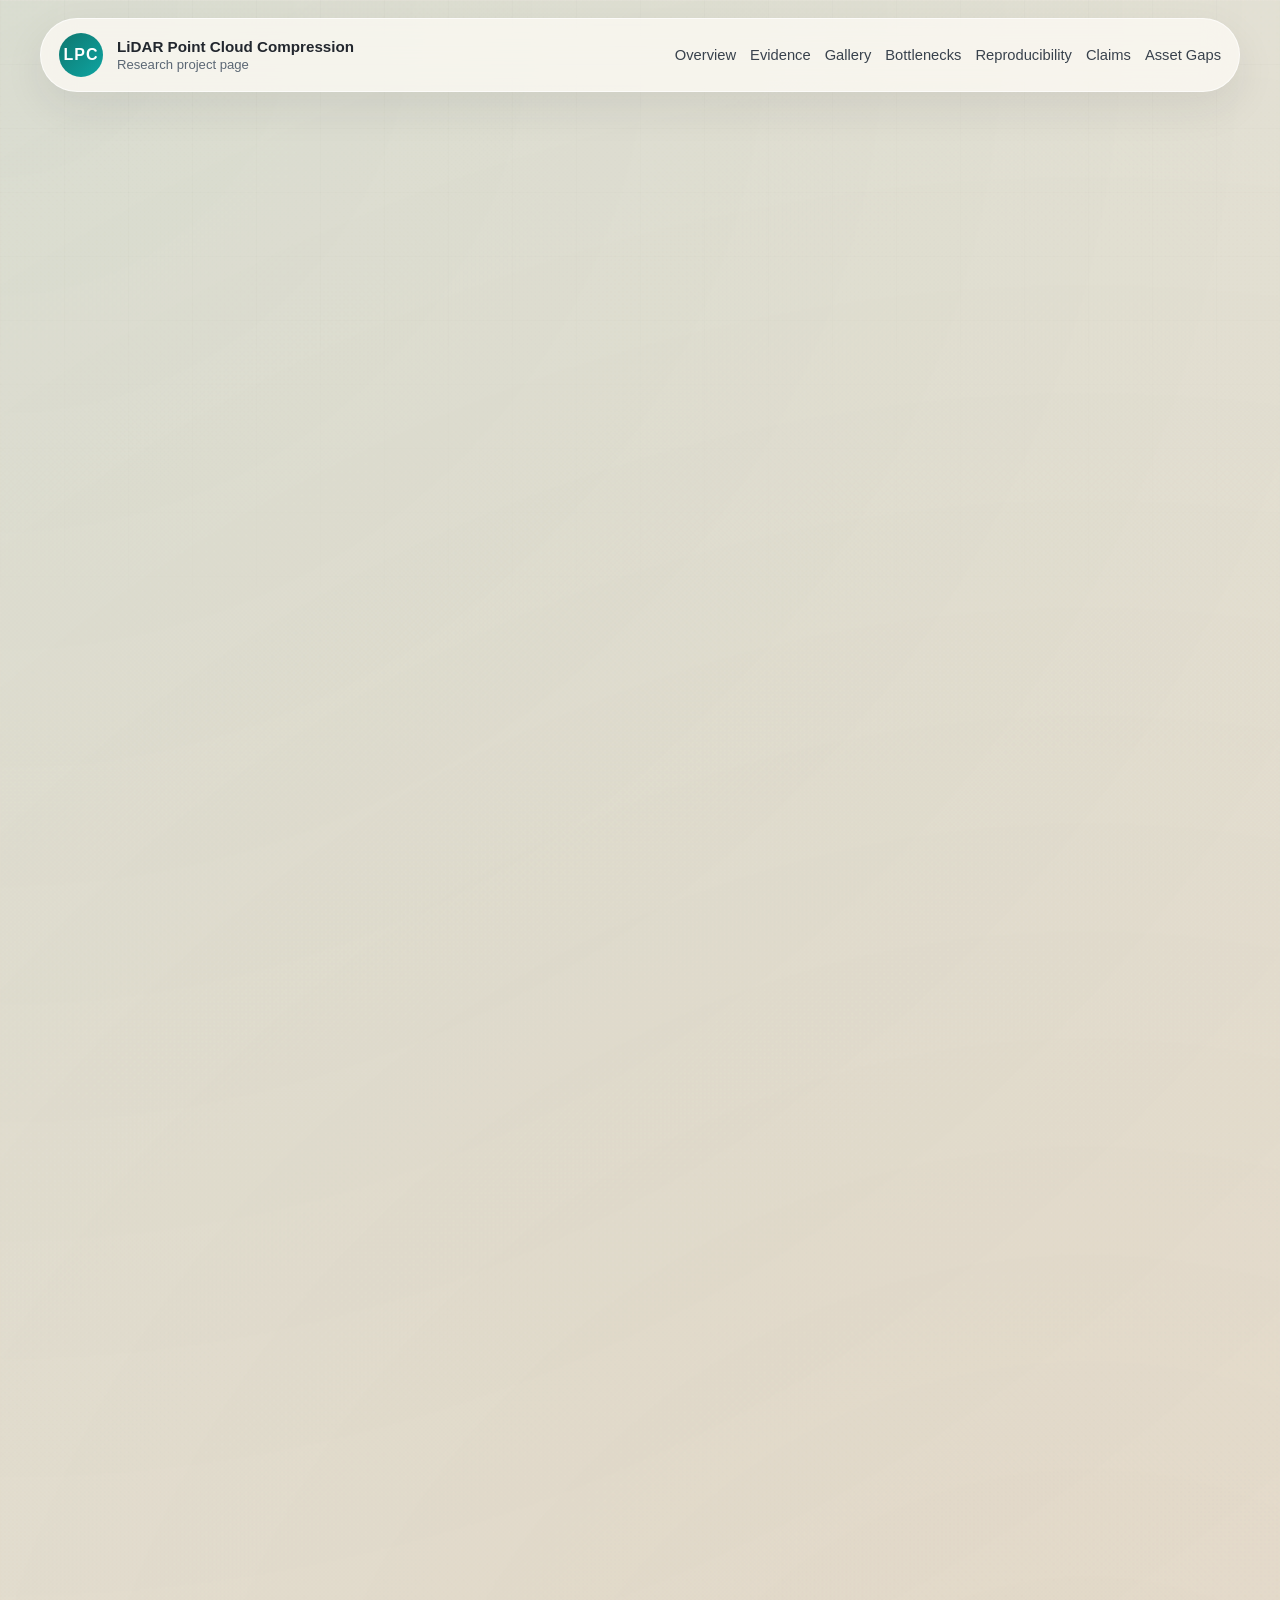
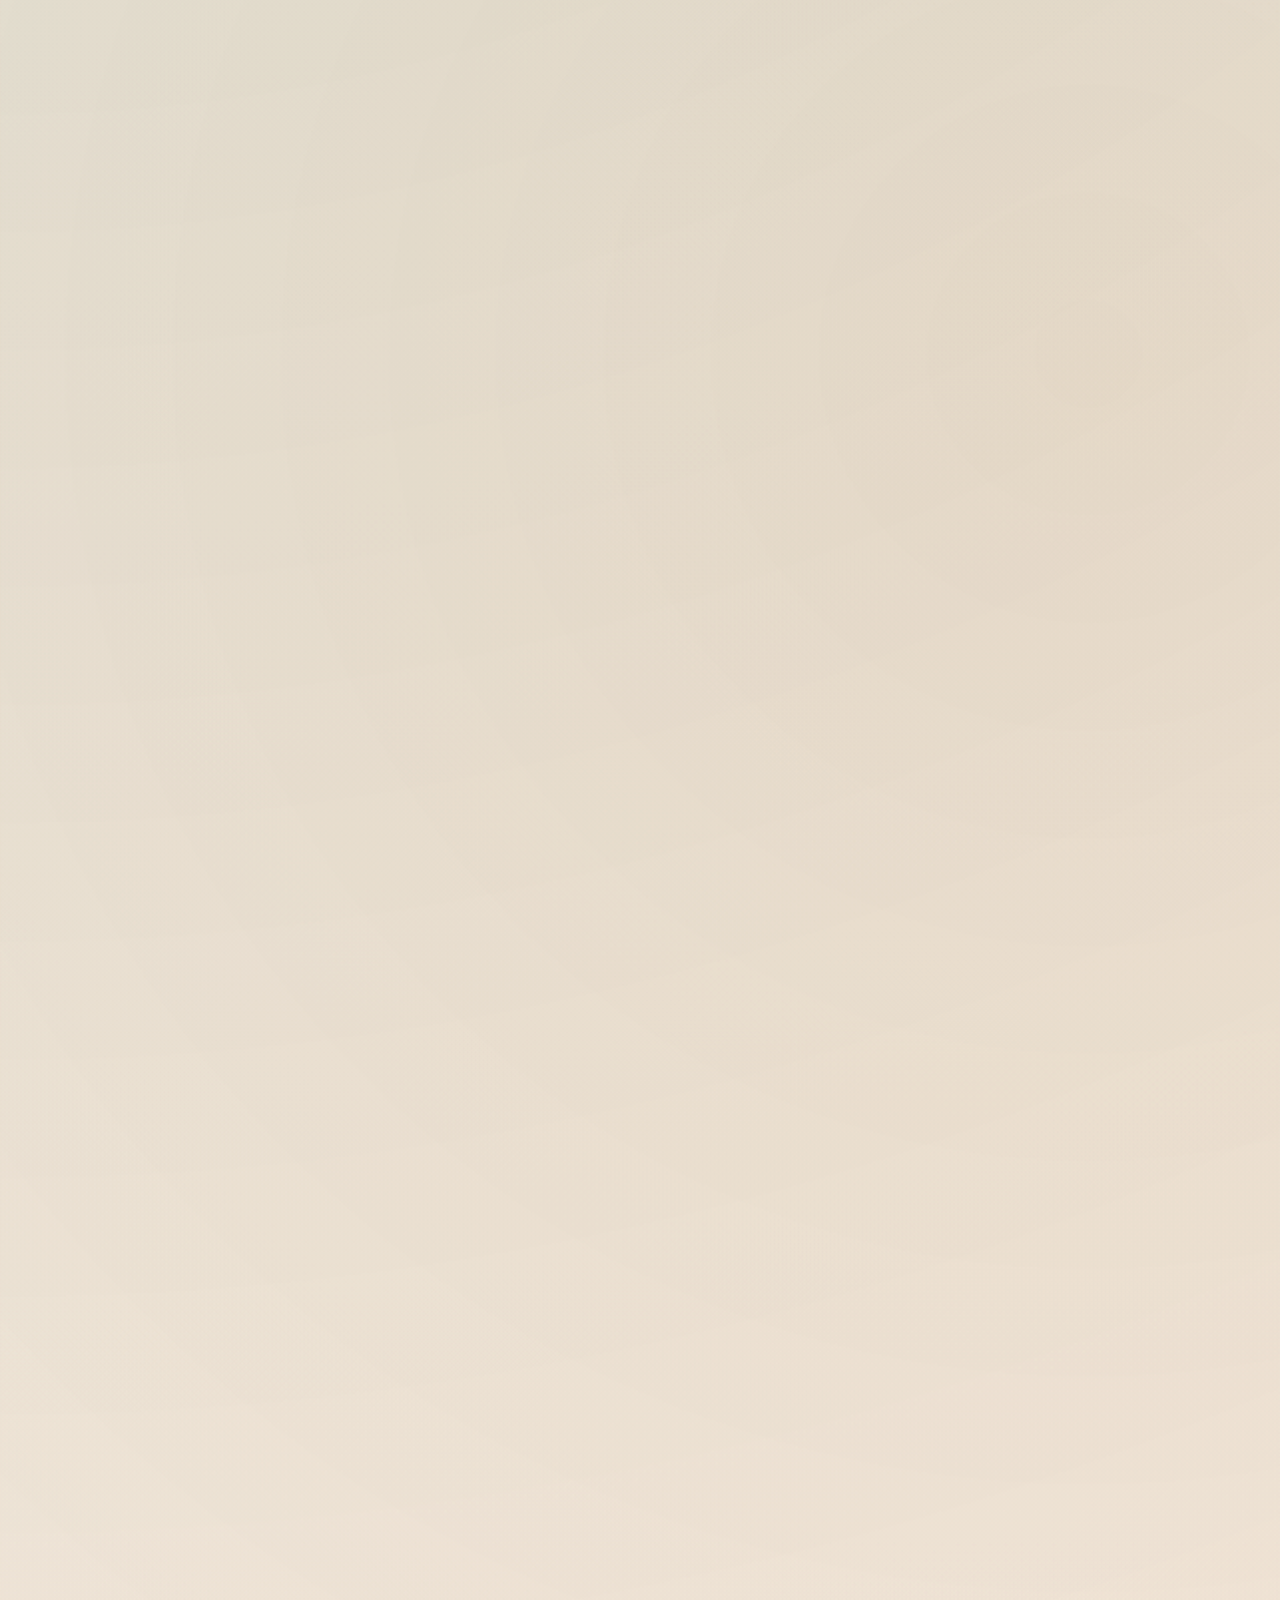
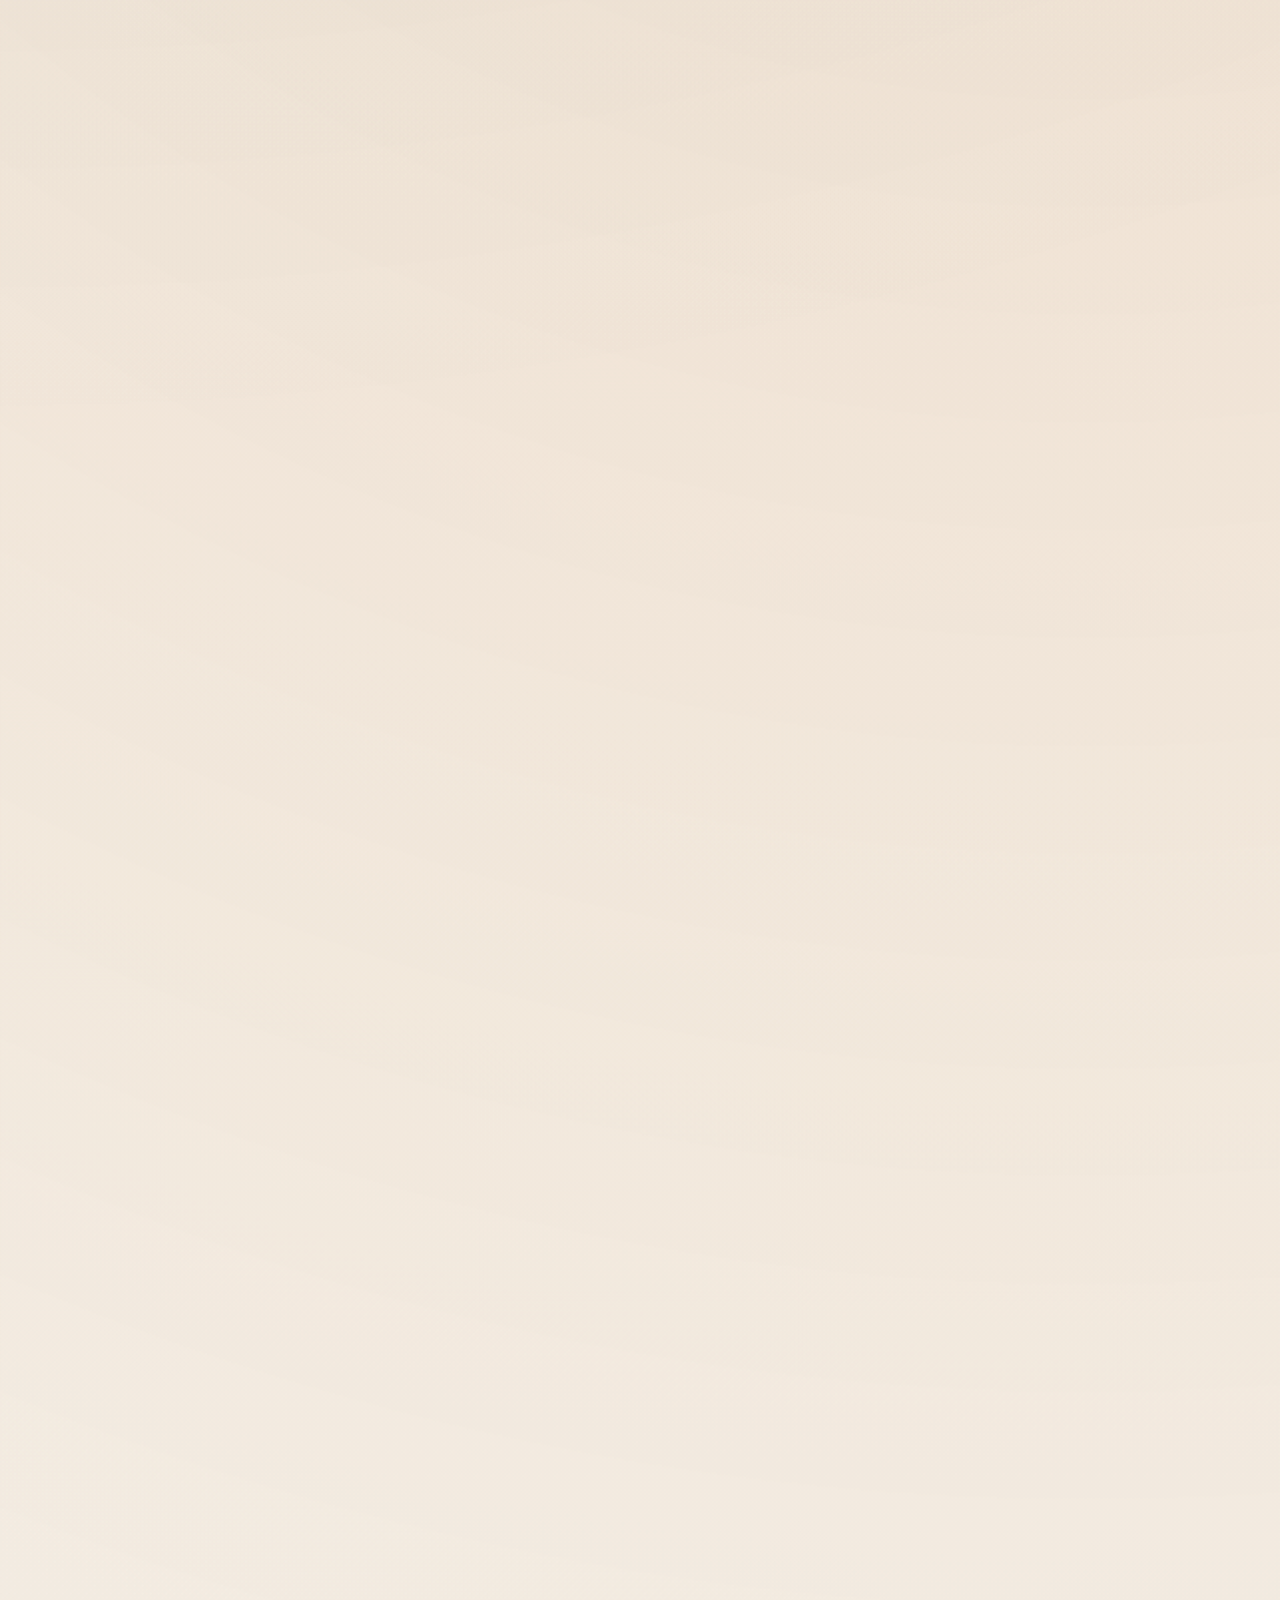
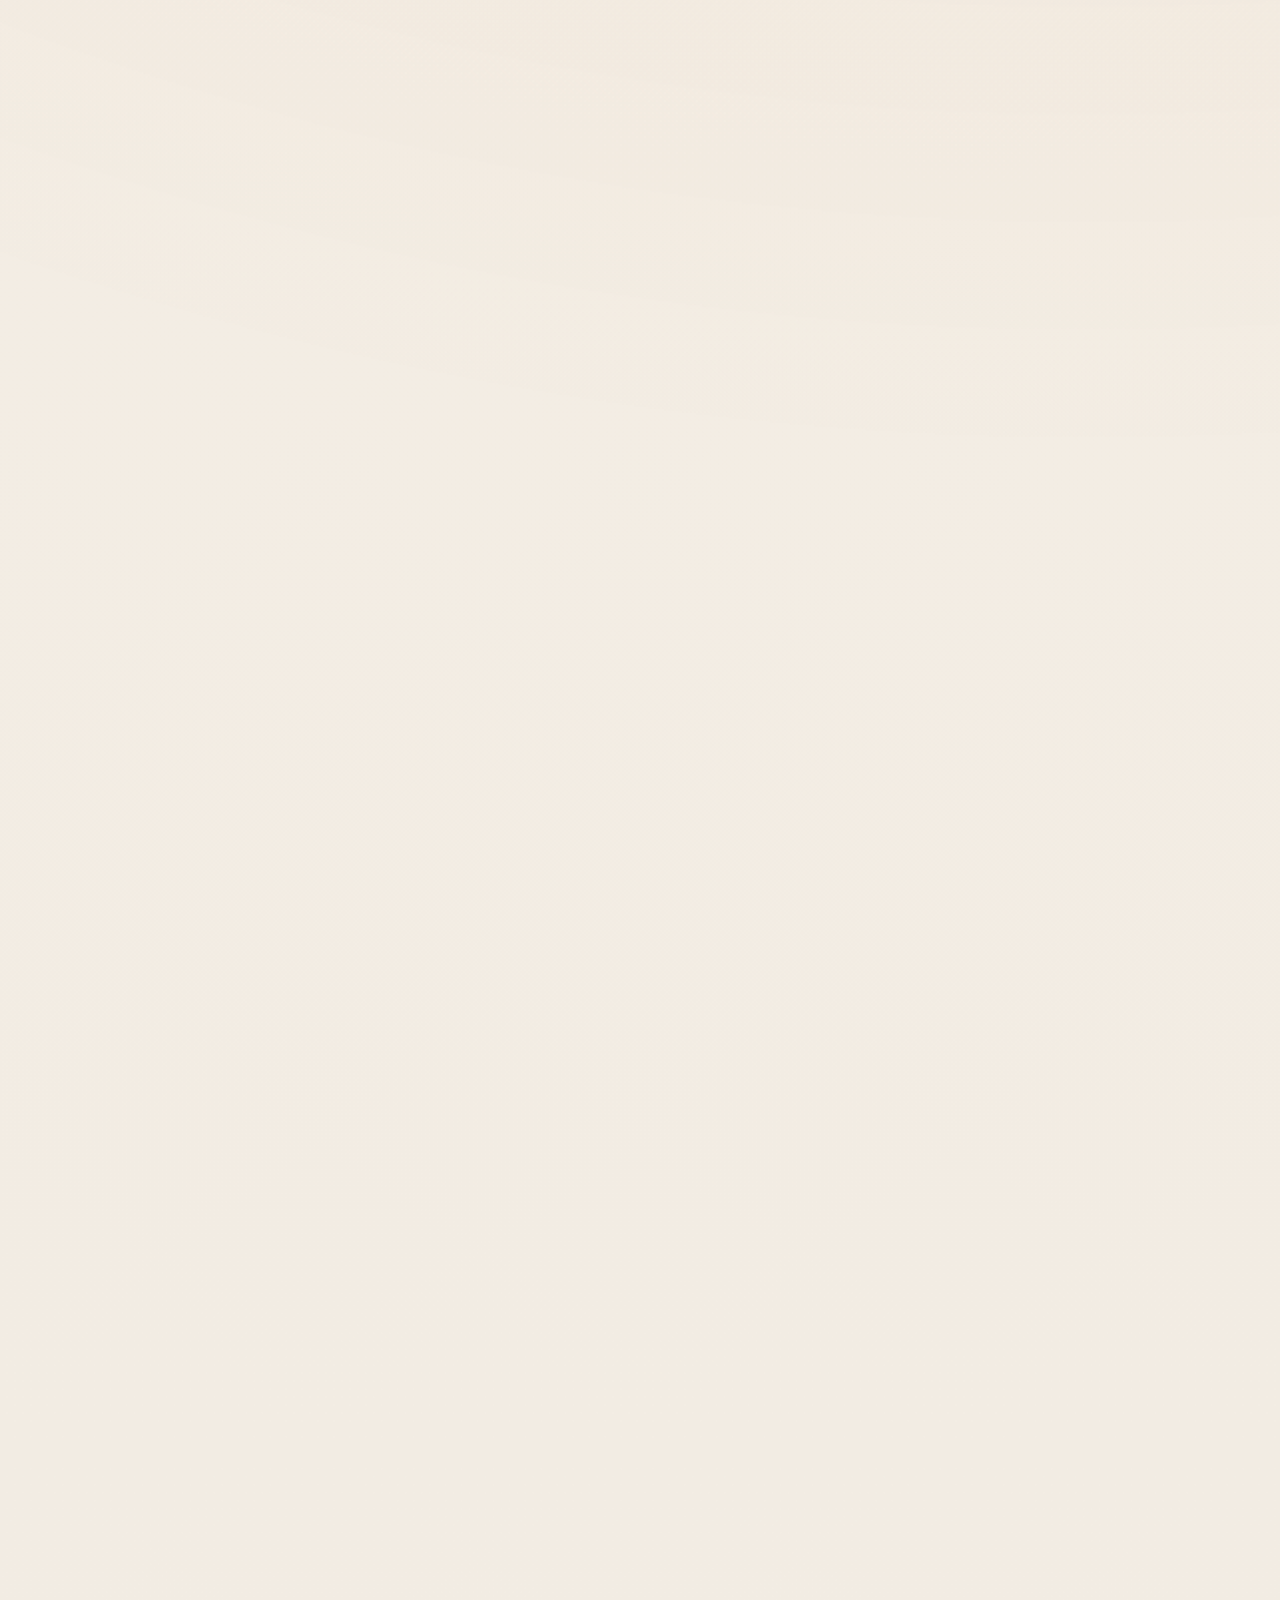
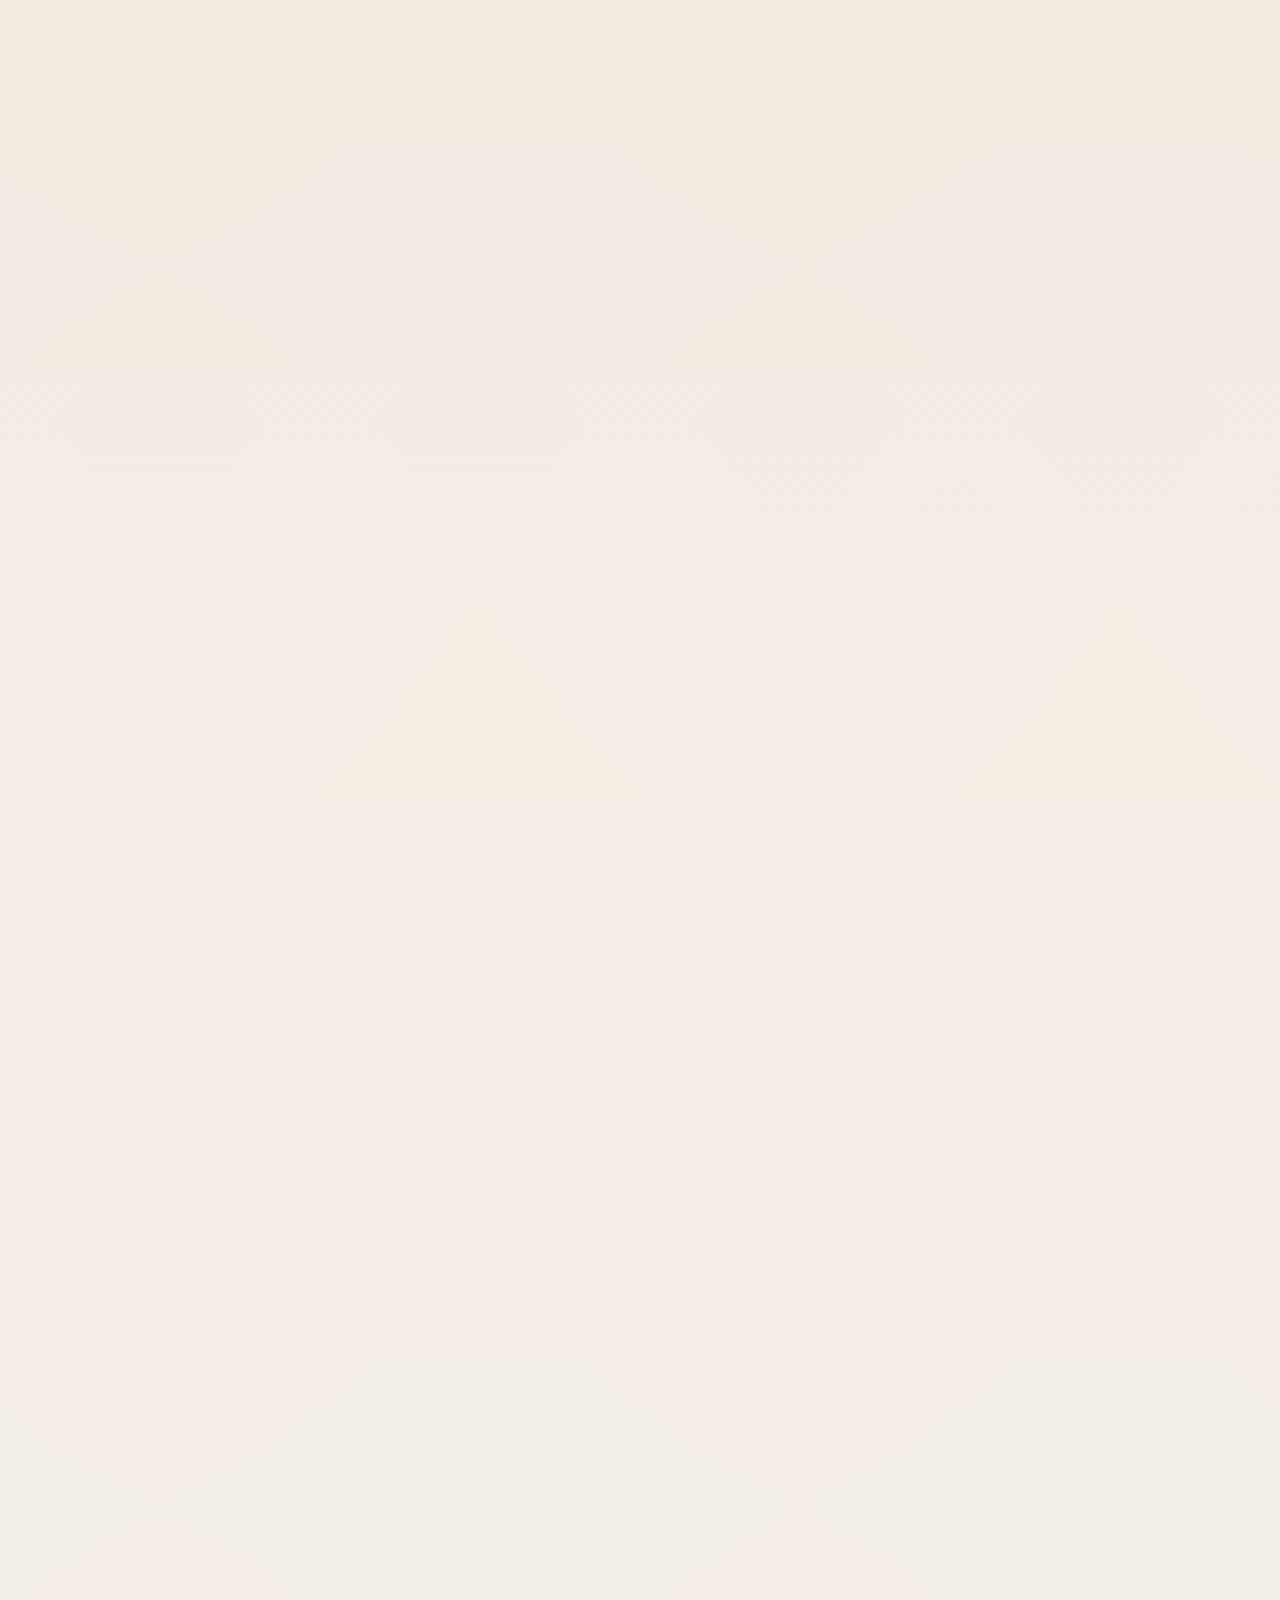
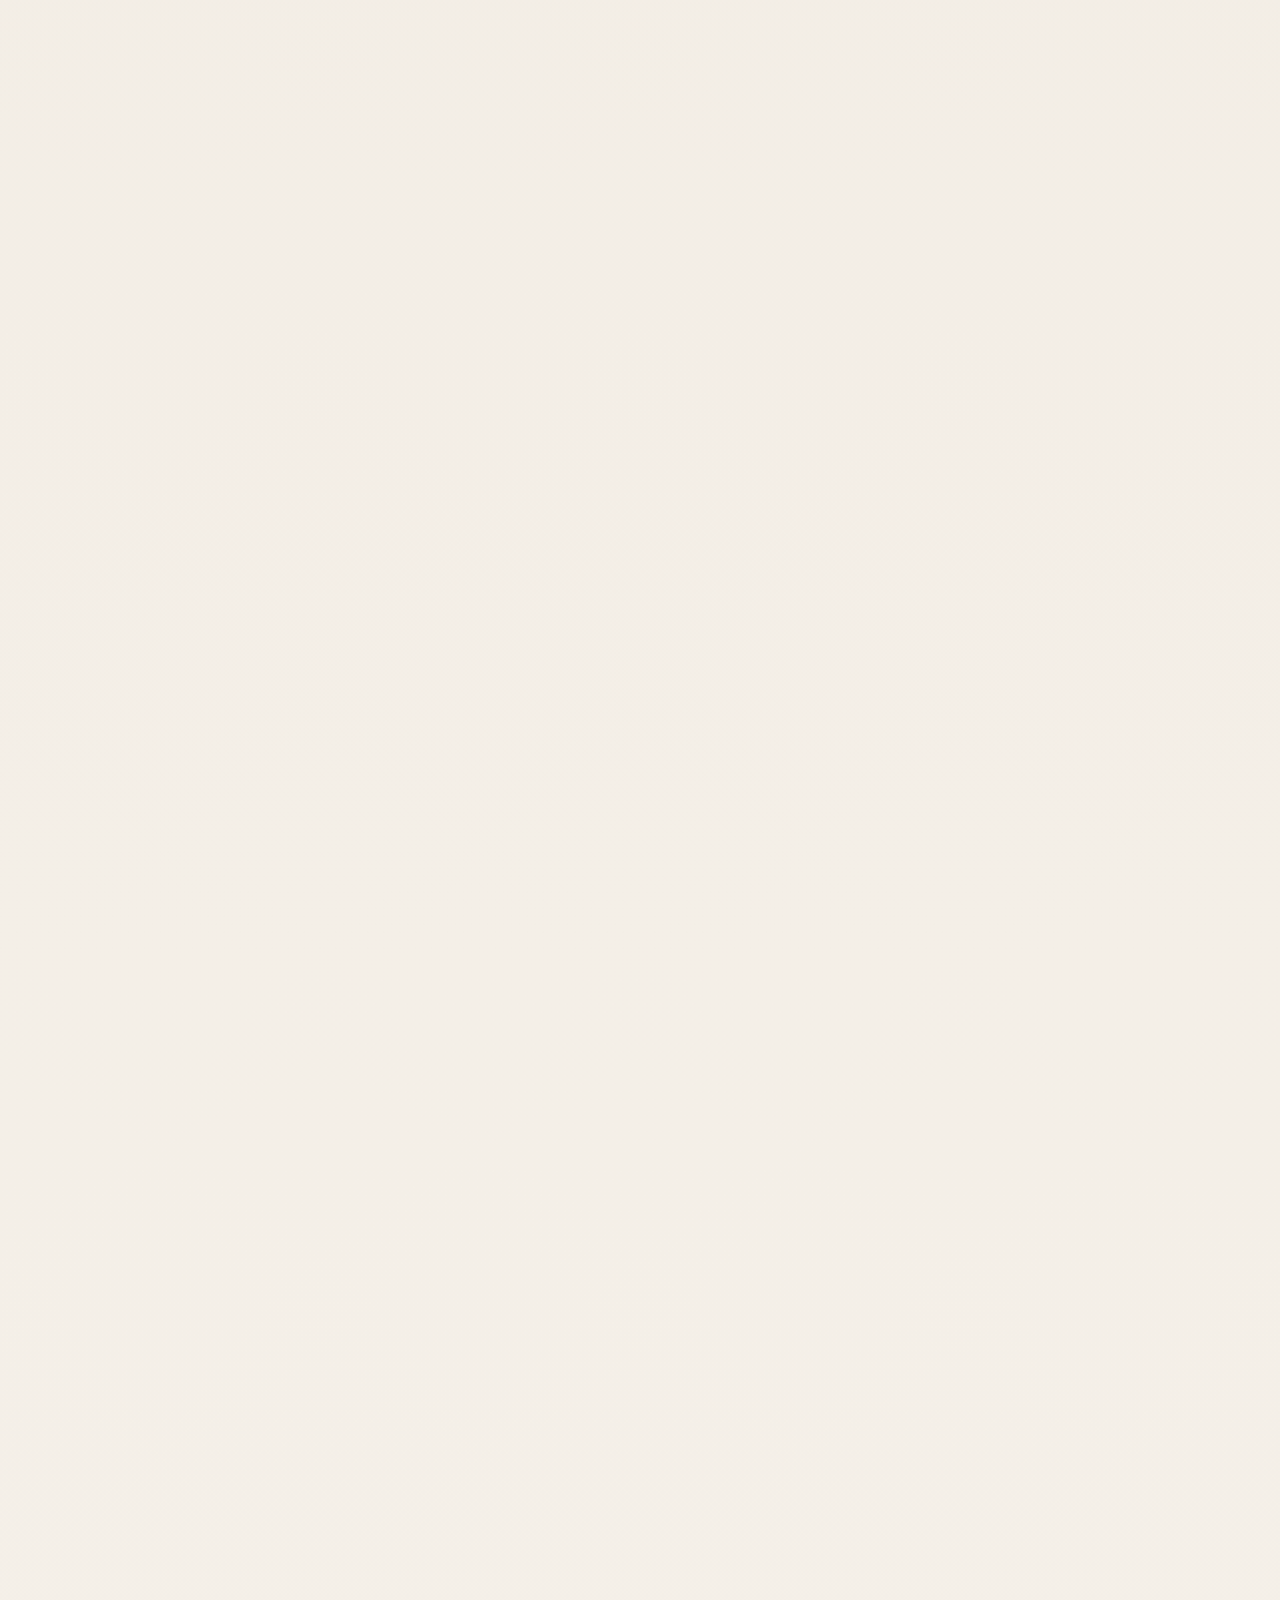
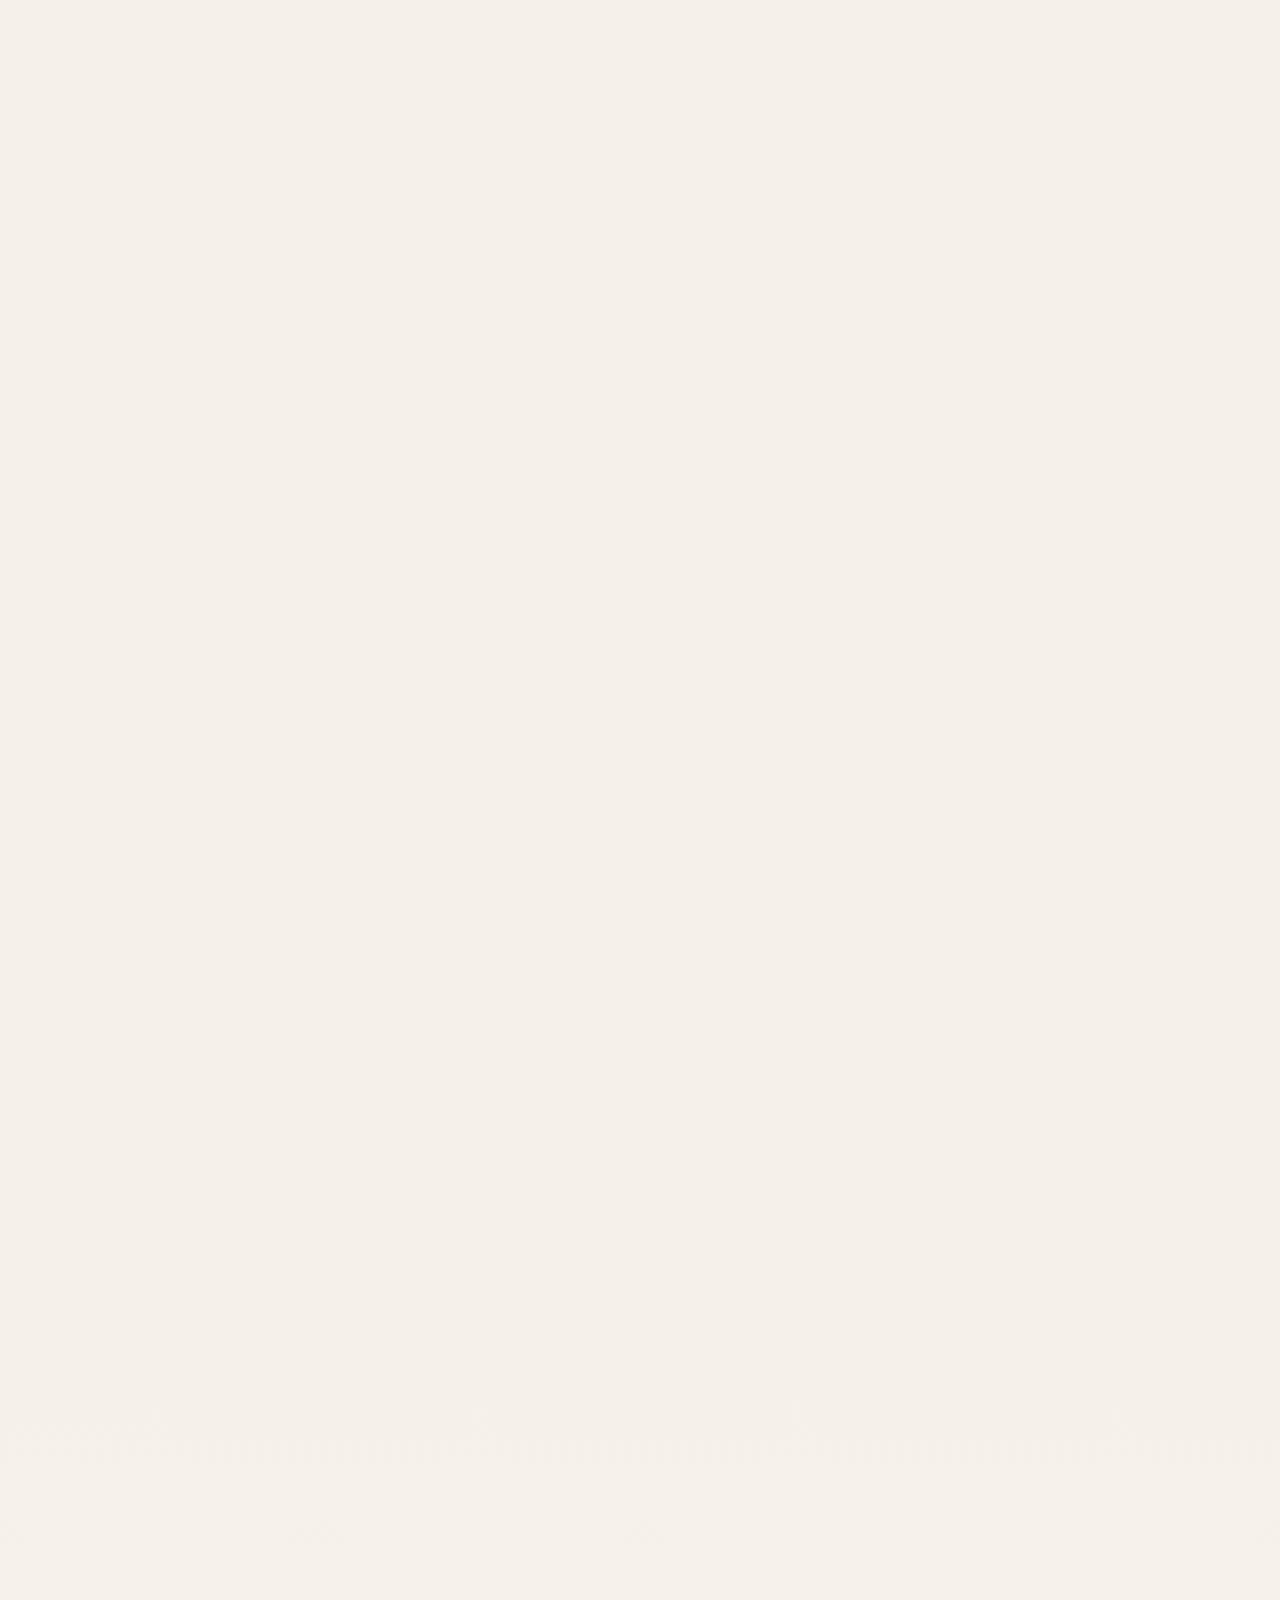
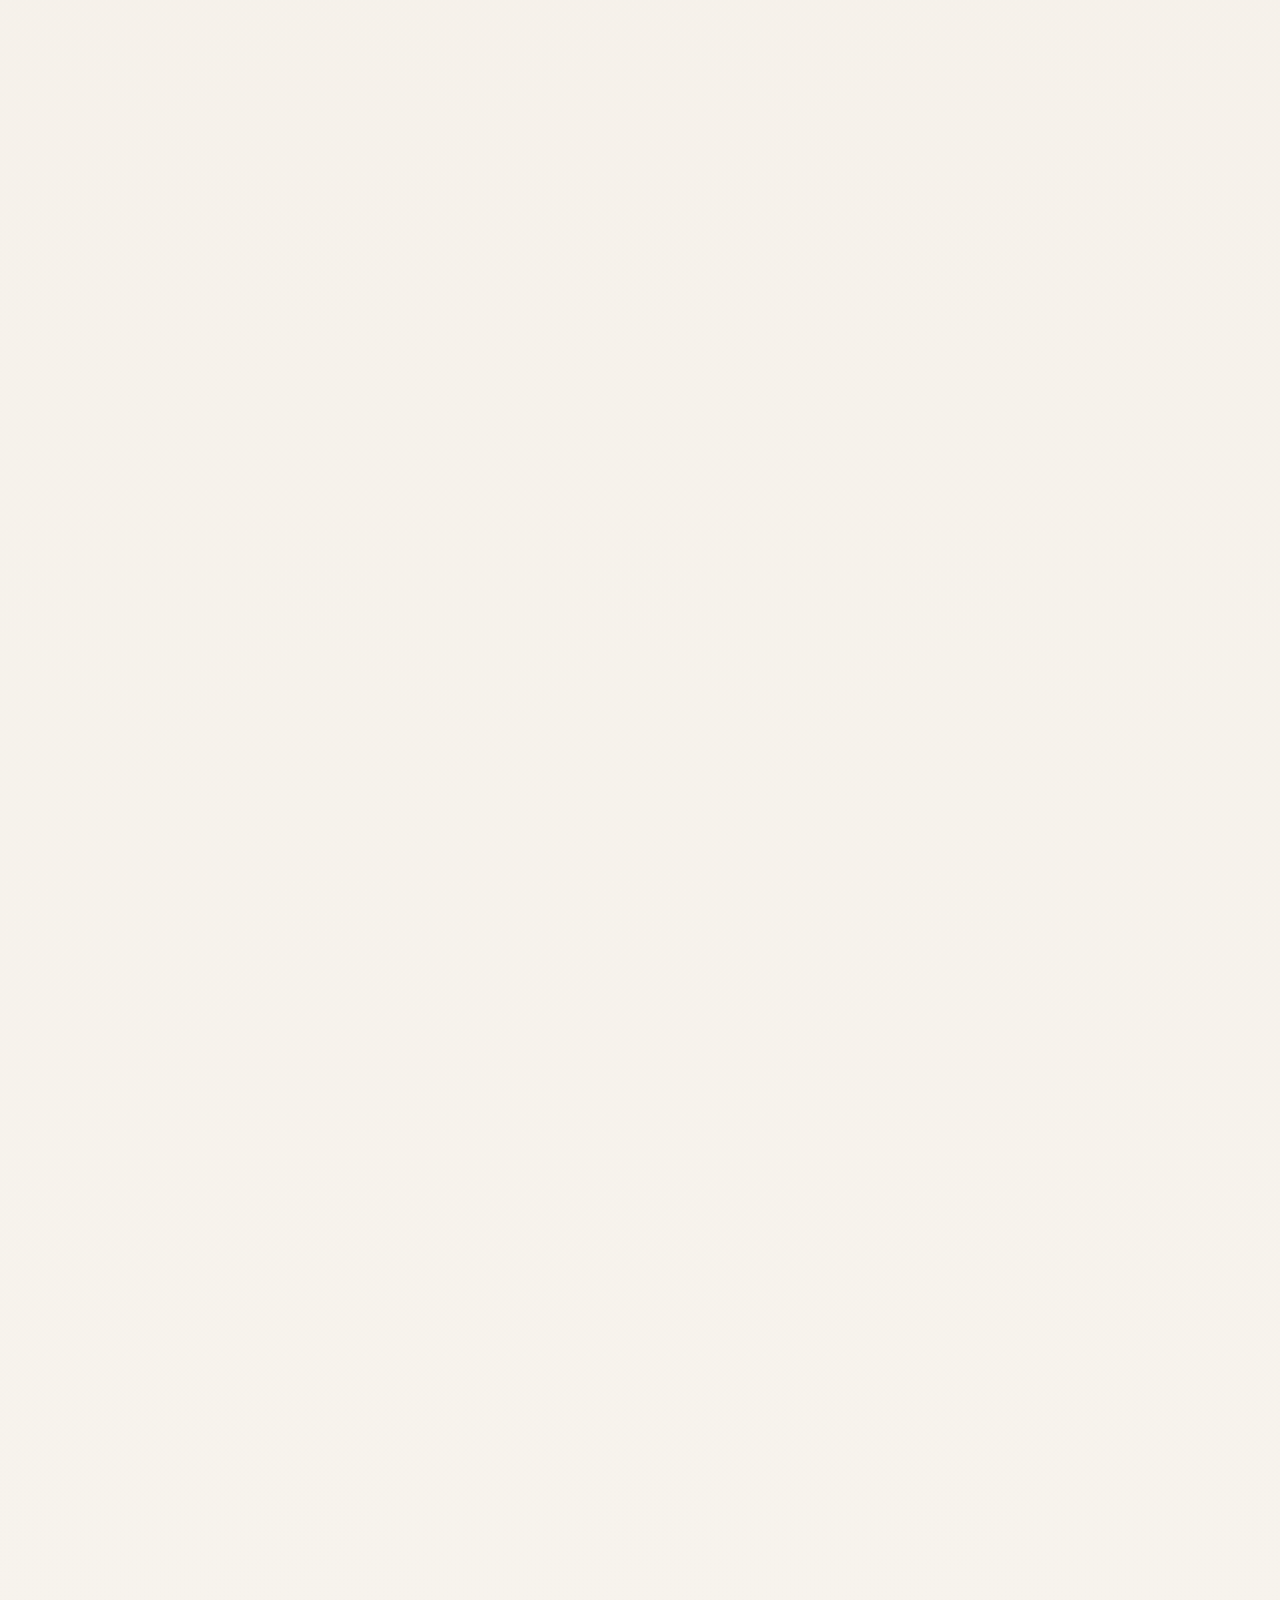
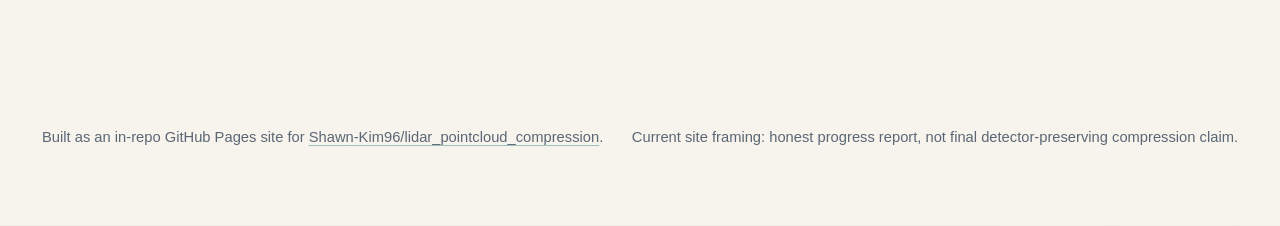
==== docs/index.html @ 697414f2 "docs: add GitHub Pages research project site" ====
<!DOCTYPE html>
<html lang="en">
  <head>
    <meta charset="UTF-8" />
    <meta name="viewport" content="width=device-width, initial-scale=1.0" />
    <title>LiDAR Point Cloud Compression</title>
    <meta
      name="description"
      content="Research-in-progress project page for ROI-aware LiDAR point cloud compression with dual downstream evaluation tracks."
    />
    <meta name="theme-color" content="#0f766e" />
    <meta property="og:title" content="LiDAR Point Cloud Compression" />
    <meta
      property="og:description"
      content="ROI-aware LiDAR compression for detector-facing range images, with dual-track evaluation and explicit failure analysis."
    />
    <meta property="og:type" content="website" />
    <meta property="og:image" content="assets/track1-pointpillar-endpoint-panel-web.png" />
    <script>
      document.documentElement.classList.add("js");
    </script>
    <link rel="icon" href="assets/favicon.svg" type="image/svg+xml" />
    <link rel="stylesheet" href="styles.css" />
  </head>
  <body>
    <div class="page-shell">
      <header class="site-header">
        <a class="brand" href="index.html">
          <span class="brand-mark">LPC</span>
          <span class="brand-copy">
            <strong>LiDAR Point Cloud Compression</strong>
            <span>Research project page</span>
          </span>
        </a>
        <nav class="site-nav" aria-label="Primary">
          <a href="#overview">Overview</a>
          <a href="#evidence">Evidence</a>
          <a href="gallery.html">Gallery</a>
          <a href="#failure-analysis">Bottlenecks</a>
          <a href="#reproducibility">Reproducibility</a>
          <a href="evidence.html">Claims</a>
          <a href="asset-gaps.html">Asset Gaps</a>
        </nav>
      </header>

      <main>
        <section class="hero section" data-reveal>
          <div class="hero-copy">
            <p class="eyebrow">Research in progress · latest in-repo status through March 16, 2026</p>
            <h1>ROI-aware LiDAR compression for detector-facing range images</h1>
            <p class="hero-lede">
              This project studies whether LiDAR compression can allocate bits by detection relevance instead of
              treating every spatial region equally. The codebase implements a learned range-image codec, ROI-guided
              adaptive quantization, dual downstream evaluation tracks, and explicit failure-analysis tooling.
            </p>
            <div class="hero-actions">
              <a class="button button-primary" href="https://github.com/Shawn-Kim96/lidar_pointcloud_compression">View Code</a>
              <a class="button button-secondary" href="evidence.html">Claims and Evidence</a>
              <a class="button button-secondary" href="gallery.html">Visual Gallery</a>
              <a class="button button-secondary" href="asset-gaps.html">Figure Wishlist</a>
            </div>
            <p class="hero-note">
              The site is intentionally framed as a progress page, not a finalized paper-results site. It shows what
              is implemented, what the current evidence supports, and where the bottlenecks still are.
            </p>
          </div>

          <aside class="hero-metrics">
            <article class="metric-card accent-cyan">
              <span class="metric-label">Track 1 identity-domain detector</span>
              <strong class="metric-value">73.67</strong>
              <span class="metric-detail">mAP3D(mod) top identity-domain PointPillars result in the current summary</span>
            </article>
            <article class="metric-card accent-amber">
              <span class="metric-label">Track 1 reconstructed endpoint</span>
              <strong class="metric-value">2.19</strong>
              <span class="metric-detail">best completed reconstructed mAP3D(mod) in current summary</span>
            </article>
            <article class="metric-card accent-red">
              <span class="metric-label">Track 2 raw/basic baseline</span>
              <strong class="metric-value">0.4979</strong>
              <span class="metric-detail">AP3D@0.5, enough to blame the codec rather than the detector</span>
            </article>
            <article class="metric-card accent-slate">
              <span class="metric-label">Projection-path retention</span>
              <strong class="metric-value">41.69%</strong>
              <span class="metric-detail">mean point retention after project→unproject decomposition</span>
            </article>
          </aside>
        </section>

        <section class="section narrative-grid" id="overview" data-reveal>
          <div class="section-heading">
            <p class="eyebrow">Overview</p>
            <h2>What the repository actually implements</h2>
          </div>
          <div class="narrative-layout">
            <div class="narrative-copy prose-card">
              <p>
                The active training pipeline uses a 5-channel range image
                (<code>range</code>, <code>intensity</code>, <code>x</code>, <code>y</code>, <code>z</code>),
                a <code>resnet</code> or <code>darknet</code> encoder, an ROI importance head, adaptive quantization,
                and a decoder back to a 5-channel range-image representation.
              </p>
              <p>
                Stage semantics are explicit in the repo: Stage1 isolates ROI-aware adaptive quantization without
                distillation, Stage2 adds teacher distillation, and Stage3 is the detector-facing calibration phase
                that is still being refined.
              </p>
              <ul class="clean-list">
                <li><strong>Track 1:</strong> point cloud → range image → point cloud, then detector evaluation with PointPillars.</li>
                <li><strong>Track 2:</strong> point cloud → range image, then direct range-image detection with RangeDet.</li>
                <li><strong>Claim policy:</strong> codec diagnostics and detector endpoint metrics are kept separate on purpose.</li>
              </ul>
            </div>
            <figure class="figure-card">
              <img
                src="assets/system_architecture-web.png"
                alt="System architecture diagram for the LiDAR compression model."
                width="1600"
                height="790"
                loading="eager"
                decoding="async"
              />
              <figcaption>
                In-repo architecture figure. The current public page complements this with code-linked evidence and
                dual-track evaluation rather than claiming final detector-preserving compression.
              </figcaption>
            </figure>
          </div>
        </section>

        <section class="section" data-reveal>
          <div class="section-heading">
            <p class="eyebrow">Pipeline</p>
            <h2>Two tracks are used to localize where performance breaks</h2>
          </div>
          <div class="track-grid">
            <article class="track-card">
              <div class="track-header">
                <span class="track-tag">Track 1</span>
                <h3>Reconstructed point-cloud endpoint</h3>
              </div>
              <p>
                The no-quant chain trains the codec, exports a <code>KITTI_Identity</code> dataset, fine-tunes
                PointPillars, and evaluates reconstructed point clouds under a detector-facing protocol.
              </p>
              <p class="track-script">
                Core script:
                <a href="https://github.com/Shawn-Kim96/lidar_pointcloud_compression/blob/main/src/scripts/run_track1_noquant_chain.sh">
                  <code>src/scripts/run_track1_noquant_chain.sh</code>
                </a>
              </p>
            </article>
            <article class="track-card">
              <div class="track-header">
                <span class="track-tag">Track 2</span>
                <h3>Range-image detector endpoint</h3>
              </div>
              <p>
                Reconstructed range images are exported into a RangeDet-compatible dataset layout, then evaluated
                directly against a repaired raw/basic detector baseline.
              </p>
              <p class="track-script">
                Core script:
                <a href="https://github.com/Shawn-Kim96/lidar_pointcloud_compression/blob/main/src/scripts/run_rangedet_stage_eval.sh">
                  <code>src/scripts/run_rangedet_stage_eval.sh</code>
                </a>
              </p>
            </article>
            <article class="track-card">
              <div class="track-header">
                <span class="track-tag">Stage logic</span>
                <h3>Compression objectives are not mixed casually</h3>
              </div>
              <p>
                Uniform, adaptive, distilled, and Stage3 multi-scale variants are tracked as separate stages with
                explicit metadata, which makes result interpretation much less fragile than raw loss comparison.
              </p>
              <p class="track-script">
                Entrypoint:
                <a href="https://github.com/Shawn-Kim96/lidar_pointcloud_compression/blob/main/src/main_train.py">
                  <code>src/main_train.py</code>
                </a>
              </p>
            </article>
          </div>
        </section>

        <section class="section" id="evidence" data-reveal>
          <div class="section-heading">
            <p class="eyebrow">Current Evidence</p>
            <h2>What the results support today</h2>
          </div>
          <div class="evidence-grid">
            <article class="chart-card">
              <div class="chart-head">
                <div>
                  <h3>Track 1 endpoint gap remains severe</h3>
                  <p>Reference vs reconstructed <code>mAP3D(mod)</code> pairs from the current no-quant summary.</p>
                </div>
                <span class="source-badge">Paired endpoint metric</span>
              </div>
              <svg id="track1-chart" class="chart-svg" viewBox="0 0 760 430" role="img" aria-label="Track 1 endpoint comparison chart"></svg>
              <div class="chart-table-wrap">
                <table class="chart-data-table">
                  <caption>Current Track 1 paired endpoint values</caption>
                  <thead>
                    <tr>
                      <th scope="col">Setting</th>
                      <th scope="col">Reference mAP3D(mod)</th>
                      <th scope="col">Reconstructed mAP3D(mod)</th>
                    </tr>
                  </thead>
                  <tbody>
                    <tr><th scope="row">Baseline A</th><td>51.57</td><td>0.00</td></tr>
                    <tr><th scope="row">Enhanced</th><td>54.39</td><td>0.00</td></tr>
                    <tr><th scope="row">Geo RF</th><td>53.84</td><td>0.02</td></tr>
                    <tr><th scope="row">Geo FR</th><td>54.43</td><td>0.15</td></tr>
                    <tr><th scope="row">Impl A</th><td>54.67</td><td>0.81</td></tr>
                    <tr><th scope="row">Impl B</th><td>53.57</td><td>0.02</td></tr>
                    <tr><th scope="row">Pillar A</th><td>54.77</td><td>0.02</td></tr>
                    <tr><th scope="row">Pillar B</th><td>52.74</td><td>2.19</td></tr>
                  </tbody>
                </table>
              </div>
              <p class="chart-note">
                The strongest completed reconstructed run in the current snapshot is still far from its paired reference,
                which points to the reconstruction path as the bottleneck rather than detector instability.
              </p>
            </article>

            <article class="chart-card">
              <div class="chart-head">
                <div>
                  <h3>Track 2 raw/basic baseline is no longer the problem</h3>
                  <p><code>AP3D@0.5</code> from raw/basic versus reconstructed settings.</p>
                </div>
                <span class="source-badge">RangeDet archive summary</span>
              </div>
              <svg id="track2-chart" class="chart-svg" viewBox="0 0 760 340" role="img" aria-label="Track 2 AP chart"></svg>
              <div class="chart-table-wrap">
                <table class="chart-data-table">
                  <caption>Current Track 2 AP3D@0.5 values</caption>
                  <thead>
                    <tr>
                      <th scope="col">Setting</th>
                      <th scope="col">AP3D@0.5</th>
                    </tr>
                  </thead>
                  <tbody>
                    <tr><th scope="row">Raw/basic</th><td>0.4979</td></tr>
                    <tr><th scope="row">Stage0 baseline</th><td>0.0028</td></tr>
                    <tr><th scope="row">Stage0 enhanced</th><td>0.0010</td></tr>
                    <tr><th scope="row">Stage1 baseline</th><td>0.0007</td></tr>
                    <tr><th scope="row">Stage1 enhanced</th><td>0.0003</td></tr>
                  </tbody>
                </table>
              </div>
              <p class="chart-note">
                The repaired raw/basic line is strong enough to act as a real reference. Collapse now appears in the
                codec path, not in the detector baseline.
              </p>
            </article>

            <article class="chart-card chart-card-wide">
              <div class="chart-head">
                <div>
                  <h3>Oracle ROI suggests the quantizer still has upside</h3>
                  <p>Pilot-scale bitrate comparison for native versus oracle-driven importance control.</p>
                </div>
                <span class="source-badge">16-frame pilot</span>
              </div>
              <svg id="oracle-chart" class="chart-svg" viewBox="0 0 760 280" role="img" aria-label="Oracle ROI bitrate comparison chart"></svg>
              <div class="chart-table-wrap">
                <table class="chart-data-table">
                  <caption>Pilot-scale ROI entropy proxy comparison</caption>
                  <thead>
                    <tr>
                      <th scope="col">Setting</th>
                      <th scope="col">Relative entropy proxy</th>
                    </tr>
                  </thead>
                  <tbody>
                    <tr><th scope="row">Stage1 native</th><td>0.8064</td></tr>
                    <tr><th scope="row">Stage1 oracle ROI</th><td>0.4177</td></tr>
                    <tr><th scope="row">Stage2 native</th><td>0.8687</td></tr>
                    <tr><th scope="row">Stage2 oracle ROI</th><td>0.4492</td></tr>
                  </tbody>
                </table>
              </div>
              <p class="chart-note">
                In pilot comparisons, forcing an oracle ROI mask roughly halves entropy while keeping ROI distortion
                nearly unchanged. That is evidence for a calibration bottleneck, not proof that adaptive quantization is useless.
              </p>
            </article>
          </div>
        </section>

        <section class="section" id="failure-analysis" data-reveal>
          <div class="section-heading">
            <p class="eyebrow">Failure Analysis</p>
            <h2>Three bottlenecks dominate the current story</h2>
          </div>
          <div class="risk-grid">
            <article class="risk-card">
              <span class="risk-index">01</span>
              <h3>Importance calibration instability</h3>
              <p>
                Earlier runs showed empty ROI predictions at a fixed threshold of <code>0.50</code>, while lower thresholds
                could recover recall only by introducing very large false-positive regions.
              </p>
            </article>
            <article class="risk-card">
              <span class="risk-index">02</span>
              <h3>Projection-path sparsification before codec comparison</h3>
              <p>
                Detector collapse is not explained by under-training alone. A raw vs identity vs reconstructed diagnostic
                found mean point retention of only <code>0.4169</code> after projection and unprojection.
              </p>
            </article>
            <article class="risk-card">
              <span class="risk-index">03</span>
              <h3>Range-image artifact modes are now concrete</h3>
              <p>
                The latest Track 2 root-cause cycle points to valid-mask corruption, row-wise banding, and detector-agnostic
                training objectives as the most credible RI-native failure modes.
              </p>
            </article>
          </div>
        </section>

        <section class="section" data-reveal>
          <div class="section-heading">
            <p class="eyebrow">Visual Evidence</p>
            <h2>Existing notebook outputs already provide real figure-grade evidence</h2>
          </div>
          <div class="gallery-grid">
            <div class="gallery-subhead">
              <h3>Track 1: geometry and detector endpoint views</h3>
              <p>Extracted directly from notebook outputs already stored in the repository.</p>
            </div>
            <figure class="figure-card figure-card-wide">
              <img
                src="assets/track1-pointpillar-endpoint-panel-web.png"
                alt="Track 1 point-pillar endpoint visualization panel comparing raw and reconstructed range-image views."
                width="1800"
                height="559"
                loading="lazy"
                decoding="async"
              />
              <figcaption>
                Track 1 endpoint visualization from the executed notebook. This is the clearest single figure for
                showing that reconstruction quality is a detector-facing issue, not just a training-loss artifact.
              </figcaption>
            </figure>
            <figure class="figure-card">
              <img
                src="assets/track1-identity-bev-panel-web.png"
                alt="Identity-domain BEV panel from the Track 1 visualization notebook."
                width="1600"
                height="1004"
                loading="lazy"
                decoding="async"
              />
              <figcaption>
                Identity-domain BEV panel used as a cleaner reference view before codec distortion is introduced.
              </figcaption>
            </figure>
            <figure class="figure-card">
              <img
                src="assets/track1-codec-bev-panel-web.png"
                alt="Codec-domain BEV panel from the Track 1 visualization notebook."
                width="1600"
                height="1004"
                loading="lazy"
                decoding="async"
              />
              <figcaption>
                Codec BEV panel pulled from the same notebook path, useful as a directly comparable qualitative view.
              </figcaption>
            </figure>
            <figure class="figure-card figure-card-wide compact-figure">
              <img
                src="assets/track1-identity-vs-codec.gif"
                alt="Animated comparison between identity-domain and codec BEV views for Track 1."
                width="1600"
                height="1048"
                loading="lazy"
                decoding="async"
              />
              <figcaption>
                Lightweight motion compare for Track 1. It is not a temporal animation, but it does give a cleaner
                presentation-oriented toggle between the identity and codec BEV views.
              </figcaption>
            </figure>
            <div class="gallery-subhead">
              <h3>Track 2: codec-artifact diagnostics</h3>
              <p>Combined from HPC-generated PNG exports and existing in-repo analysis notebooks.</p>
            </div>
            <figure class="figure-card figure-card-wide">
              <img
                src="assets/track2-rangedet-analysis-preview-web.png"
                alt="RangeDet analysis preview comparing raw/basic and reconstructed range-image diagnostics."
                width="1800"
                height="750"
                loading="lazy"
                decoding="async"
              />
              <figcaption>
                RangeDet diagnostic preview pulled from the HPC run directory. This is the fastest visual explanation
                of why Track 2 is now framed as a codec-artifact problem rather than a detector-baseline problem.
              </figcaption>
            </figure>
            <figure class="figure-card">
              <img
                src="assets/track2-rangedet-zoom-panel-web.png"
                alt="Zoomed Track 2 comparison between raw and reconstructed RangeDet views."
                width="1800"
                height="755"
                loading="lazy"
                decoding="async"
              />
              <figcaption>
                Notebook-derived zoom panel centered on the detector-critical crop. It helps move the Track 2 story
                from broad preview images to concrete local failure evidence.
              </figcaption>
            </figure>
            <figure class="figure-card">
              <img
                src="assets/track2-rootcause-worst-web.png"
                alt="Worst-case Track 2 root-cause panel from the current artifact analysis."
                width="1800"
                height="711"
                loading="lazy"
                decoding="async"
              />
              <figcaption>
                Worst-case root-cause panel exported from the March 16 analysis cycle. The page uses it as concrete
                evidence that valid-mask corruption and banding are not abstract hypotheses.
              </figcaption>
            </figure>
            <figure class="figure-card">
              <img
                src="assets/track2-rootcause-cycle.gif"
                alt="Animated comparison between median and worst Track 2 root-cause panels."
                width="1800"
                height="755"
                loading="lazy"
                decoding="async"
              />
              <figcaption>
                Lightweight motion compare for Track 2, cycling between a median and worst-case root-cause panel.
              </figcaption>
            </figure>
            <figure class="figure-card figure-card-wide compact-figure">
              <img
                src="assets/track2-artifact-profiles-web.png"
                alt="Artifact profile plot for a representative Track 2 sample."
                width="1600"
                height="486"
                loading="lazy"
                decoding="async"
              />
              <figcaption>
                Artifact-profile view for a representative frame. This is the kind of quantitative visual that supports
                the transition from anecdotal failure inspection to repeatable codec diagnostics.
              </figcaption>
            </figure>
          </div>
        </section>

        <section class="section" data-reveal>
          <div class="section-heading">
            <p class="eyebrow">Current Direction</p>
            <h2>What the latest notebook and journal entries say to try next</h2>
          </div>
          <div class="timeline-card">
            <div class="timeline-item">
              <span class="timeline-label">Pilot A</span>
              <div>
                <h3>Mask-aware codec</h3>
                <p>Prioritize occupancy and valid-mask fidelity instead of treating mask corruption as a side effect.</p>
              </div>
            </div>
            <div class="timeline-item">
              <span class="timeline-label">Pilot B</span>
              <div>
                <h3>Anti-banding skip decoder</h3>
                <p>Attack the row-wise banding signature that now appears repeatedly in Track 2 artifact summaries.</p>
              </div>
            </div>
            <div class="timeline-item">
              <span class="timeline-label">Pilot C</span>
              <div>
                <h3>Detector-aware auxiliary target</h3>
                <p>Feed repaired raw/basic RangeDet teacher maps back into the codec training path.</p>
              </div>
            </div>
            <div class="timeline-item">
              <span class="timeline-label">Pilot D</span>
              <div>
                <h3>Combined recovery branch</h3>
                <p>Merge skip decoding, mask-aware losses, and anti-banding ideas before running a final compare step.</p>
              </div>
            </div>
          </div>
        </section>

        <section class="section" id="reproducibility" data-reveal>
          <div class="section-heading">
            <p class="eyebrow">Reproducibility</p>
            <h2>Code-linked entry points and public research artifacts</h2>
          </div>
          <div class="repro-grid">
            <article class="repro-card">
              <h3>Core model and training</h3>
              <ul class="link-list">
                <li><a href="https://github.com/Shawn-Kim96/lidar_pointcloud_compression/blob/main/src/main_train.py"><code>src/main_train.py</code></a></li>
                <li><a href="https://github.com/Shawn-Kim96/lidar_pointcloud_compression/blob/main/src/models/compression.py"><code>src/models/compression.py</code></a></li>
                <li><a href="https://github.com/Shawn-Kim96/lidar_pointcloud_compression/blob/main/docs/notes/research_progress.md"><code>docs/notes/research_progress.md</code></a></li>
              </ul>
            </article>
            <article class="repro-card">
              <h3>Track 1 and Track 2 evaluation chains</h3>
              <ul class="link-list">
                <li><a href="https://github.com/Shawn-Kim96/lidar_pointcloud_compression/blob/main/src/scripts/run_track1_noquant_chain.sh"><code>run_track1_noquant_chain.sh</code></a></li>
                <li><a href="https://github.com/Shawn-Kim96/lidar_pointcloud_compression/blob/main/src/scripts/run_rangedet_stage_eval.sh"><code>run_rangedet_stage_eval.sh</code></a></li>
                <li><a href="https://github.com/Shawn-Kim96/lidar_pointcloud_compression/blob/main/docs/report/paper_fair_comparison_table.md"><code>paper_fair_comparison_table.md</code></a></li>
              </ul>
            </article>
            <article class="repro-card">
              <h3>Notebook-backed diagnostics</h3>
              <ul class="link-list">
                <li><a href="https://github.com/Shawn-Kim96/lidar_pointcloud_compression/blob/main/notebooks/track1_identity_vs_codec_visualization.ipynb"><code>track1_identity_vs_codec_visualization.ipynb</code></a></li>
                <li><a href="https://github.com/Shawn-Kim96/lidar_pointcloud_compression/blob/main/notebooks/rangedet_analysis.executed.ipynb"><code>rangedet_analysis.executed.ipynb</code></a></li>
                <li><a href="https://github.com/Shawn-Kim96/lidar_pointcloud_compression/blob/main/notebooks/track2_codec_root_cause.executed.ipynb"><code>track2_codec_root_cause.executed.ipynb</code></a></li>
                <li><a href="gallery.html"><code>docs/gallery.html</code></a></li>
              </ul>
            </article>
          </div>
        </section>

        <section class="section callout-section" data-reveal>
          <div class="callout-card">
            <div>
              <p class="eyebrow">Paper-grade next step</p>
              <h2>What would most improve this page next</h2>
              <p>
                The current page is strong on architecture, metrics, and failure analysis. The remaining gap is mostly
                high-quality exported visuals: Track 1 qualitative panels, Track 2 artifact montages, and short GIFs
                showing the difference between raw, identity, and reconstructed outputs.
              </p>
            </div>
            <div class="callout-actions">
              <a class="button button-primary" href="gallery.html">Open the full gallery</a>
              <a class="button button-secondary" href="asset-gaps.html">Open the detailed figure wishlist</a>
            </div>
          </div>
        </section>
      </main>

      <footer class="site-footer">
        <p>
          Built as an in-repo GitHub Pages site for
          <a href="https://github.com/Shawn-Kim96/lidar_pointcloud_compression">Shawn-Kim96/lidar_pointcloud_compression</a>.
        </p>
        <p>
          Current site framing: honest progress report, not final detector-preserving compression claim.
        </p>
      </footer>
    </div>

    <script src="main.js"></script>
  </body>
</html>
---- docs/styles.css ----
:root {
  --bg: #f5efe6;
  --bg-soft: #fbf8f2;
  --panel: rgba(255, 252, 247, 0.82);
  --panel-strong: #fffdf9;
  --line: rgba(34, 39, 46, 0.1);
  --line-strong: rgba(34, 39, 46, 0.18);
  --text: #22272e;
  --muted: #5b6774;
  --muted-strong: #39424d;
  --accent-cyan: #0f766e;
  --accent-amber: #b45309;
  --accent-red: #b42318;
  --accent-slate: #334155;
  --shadow-lg: 0 24px 80px rgba(36, 40, 46, 0.12);
  --shadow-md: 0 16px 40px rgba(36, 40, 46, 0.08);
  --radius-lg: 28px;
  --radius-md: 22px;
  --radius-sm: 16px;
  --container: 1200px;
}

*,
*::before,
*::after {
  box-sizing: border-box;
}

html {
  scroll-behavior: smooth;
  scroll-padding-top: 112px;
}

body {
  margin: 0;
  min-height: 100vh;
  background:
    radial-gradient(circle at top left, rgba(15, 118, 110, 0.12), transparent 28%),
    radial-gradient(circle at 85% 15%, rgba(180, 83, 9, 0.12), transparent 30%),
    linear-gradient(180deg, #f8f1e7 0%, #f2ece3 48%, #f7f3ed 100%);
  color: var(--text);
  font-family: "Avenir Next", "Segoe UI", "Helvetica Neue", sans-serif;
}

body::before {
  content: "";
  position: fixed;
  inset: 0;
  pointer-events: none;
  background-image:
    linear-gradient(rgba(34, 39, 46, 0.03) 1px, transparent 1px),
    linear-gradient(90deg, rgba(34, 39, 46, 0.03) 1px, transparent 1px);
  background-size: 64px 64px;
  mask-image: linear-gradient(180deg, rgba(0, 0, 0, 0.8), transparent 85%);
  opacity: 0.55;
}

a {
  color: inherit;
  text-decoration-color: rgba(15, 118, 110, 0.4);
  text-underline-offset: 0.18em;
}

img {
  max-width: 100%;
  display: block;
}

code {
  padding: 0.12rem 0.38rem;
  border-radius: 0.45rem;
  background: rgba(34, 39, 46, 0.06);
  font-family: "SFMono-Regular", Consolas, "Liberation Mono", monospace;
  font-size: 0.92em;
}

.page-shell {
  position: relative;
  z-index: 1;
  width: min(calc(100% - 40px), var(--container));
  margin: 0 auto;
  padding-bottom: 48px;
}

.page-shell-narrow {
  width: min(calc(100% - 40px), 980px);
}

.site-header {
  position: sticky;
  top: 14px;
  z-index: 20;
  display: flex;
  justify-content: space-between;
  align-items: center;
  gap: 18px;
  margin: 18px 0 34px;
  padding: 14px 18px;
  border: 1px solid rgba(255, 255, 255, 0.65);
  border-radius: 999px;
  background: rgba(255, 252, 247, 0.72);
  backdrop-filter: blur(16px);
  box-shadow: var(--shadow-md);
}

.brand {
  display: inline-flex;
  align-items: center;
  gap: 14px;
  text-decoration: none;
}

.brand-mark {
  display: grid;
  place-items: center;
  width: 44px;
  height: 44px;
  border-radius: 50%;
  background: linear-gradient(135deg, var(--accent-cyan), #0ea5a2);
  color: #fff;
  font-weight: 800;
  letter-spacing: 0.06em;
}

.brand-copy {
  display: flex;
  flex-direction: column;
  gap: 3px;
  line-height: 1.05;
}

.brand-copy strong {
  font-size: 0.95rem;
}

.brand-copy span {
  color: var(--muted);
  font-size: 0.82rem;
}

.site-nav {
  display: flex;
  flex-wrap: wrap;
  align-items: center;
  justify-content: flex-end;
  gap: 14px;
  font-size: 0.92rem;
}

.site-nav a {
  text-decoration: none;
  color: var(--muted-strong);
}

.section {
  margin: 26px 0;
  padding: 36px;
  border: 1px solid rgba(255, 255, 255, 0.64);
  border-radius: var(--radius-lg);
  background: var(--panel);
  box-shadow: var(--shadow-lg);
}

.js .section[data-reveal] {
  opacity: 0;
  transform: translateY(28px);
  transition: opacity 650ms ease, transform 650ms ease;
}

.section.is-visible {
  opacity: 1;
  transform: translateY(0);
}

section[id] {
  scroll-margin-top: 112px;
}

.hero {
  display: grid;
  grid-template-columns: minmax(0, 1.25fr) minmax(320px, 0.75fr);
  gap: 28px;
  overflow: hidden;
}

.hero::after {
  content: "";
  position: absolute;
  inset: auto -18% -44% auto;
  width: 420px;
  height: 420px;
  border-radius: 50%;
  background: radial-gradient(circle, rgba(15, 118, 110, 0.2), transparent 64%);
  pointer-events: none;
}

.eyebrow {
  margin: 0 0 14px;
  color: var(--accent-cyan);
  font-size: 0.82rem;
  font-weight: 700;
  letter-spacing: 0.13em;
  text-transform: uppercase;
}

h1,
h2,
h3 {
  margin: 0;
  font-family: "Iowan Old Style", "Palatino Linotype", "Book Antiqua", Georgia, serif;
  font-weight: 700;
  letter-spacing: -0.03em;
}

h1 {
  max-width: 12ch;
  font-size: clamp(2.8rem, 5vw, 5.2rem);
  line-height: 0.95;
}

h2 {
  font-size: clamp(2rem, 3vw, 3.2rem);
  line-height: 1.02;
}

h3 {
  font-size: 1.35rem;
  line-height: 1.08;
}

.hero-lede,
.hero-note,
.page-intro,
.prose-card p,
.track-card p,
.risk-card p,
.timeline-item p,
.repro-card li,
.chart-note,
.callout-card p,
.evidence-block li,
.gap-block p {
  color: var(--muted-strong);
  line-height: 1.72;
}

.hero-lede {
  max-width: 62ch;
  margin: 22px 0 0;
  font-size: 1.08rem;
}

.hero-note {
  margin: 18px 0 0;
  max-width: 54ch;
}

.hero-actions {
  display: flex;
  flex-wrap: wrap;
  gap: 14px;
  margin-top: 28px;
}

.button {
  display: inline-flex;
  align-items: center;
  justify-content: center;
  min-height: 48px;
  padding: 0 18px;
  border: 1px solid transparent;
  border-radius: 999px;
  text-decoration: none;
  font-weight: 700;
  transition: transform 220ms ease, box-shadow 220ms ease, border-color 220ms ease, background 220ms ease;
}

.button:hover,
.button:focus-visible {
  transform: translateY(-1px);
}

.button-primary {
  background: linear-gradient(135deg, var(--accent-cyan), #10968b);
  color: #fff;
  box-shadow: 0 16px 28px rgba(15, 118, 110, 0.24);
}

.button-secondary {
  border-color: var(--line-strong);
  background: rgba(255, 255, 255, 0.58);
  color: var(--muted-strong);
}

.hero-metrics {
  display: grid;
  grid-template-columns: 1fr 1fr;
  gap: 14px;
  align-content: start;
}

.metric-card {
  padding: 18px;
  border: 1px solid var(--line);
  border-radius: var(--radius-md);
  background: rgba(255, 255, 255, 0.78);
  min-height: 180px;
}

.metric-card::before {
  content: "";
  display: block;
  width: 44px;
  height: 4px;
  border-radius: 999px;
  margin-bottom: 14px;
}

.metric-card.accent-cyan::before {
  background: var(--accent-cyan);
}

.metric-card.accent-amber::before {
  background: var(--accent-amber);
}

.metric-card.accent-red::before {
  background: var(--accent-red);
}

.metric-card.accent-slate::before {
  background: var(--accent-slate);
}

.metric-label {
  display: block;
  color: var(--muted);
  font-size: 0.9rem;
}

.metric-value {
  display: block;
  margin: 12px 0 8px;
  font-size: clamp(2rem, 3vw, 3rem);
  line-height: 0.95;
}

.metric-detail {
  display: block;
  color: var(--muted-strong);
  font-size: 0.94rem;
  line-height: 1.5;
}

.section-heading {
  margin-bottom: 24px;
  max-width: 72ch;
}

.narrative-layout {
  display: grid;
  grid-template-columns: minmax(0, 0.95fr) minmax(340px, 1.05fr);
  gap: 24px;
}

.prose-card,
.figure-card,
.track-card,
.chart-card,
.risk-card,
.timeline-card,
.repro-card,
.callout-card,
.prose-surface,
.evidence-block,
.gap-block {
  border: 1px solid var(--line);
  border-radius: var(--radius-md);
  background: rgba(255, 255, 255, 0.74);
}

.prose-card,
.figure-card,
.track-card,
.risk-card,
.timeline-card,
.repro-card,
.callout-card,
.prose-surface,
.evidence-block,
.gap-block {
  padding: 24px;
}

.clean-list,
.link-list,
.evidence-list {
  display: grid;
  gap: 10px;
  padding-left: 1.1rem;
}

.figure-card img {
  border-radius: 18px;
  border: 1px solid rgba(34, 39, 46, 0.08);
}

.figure-card figcaption {
  margin-top: 14px;
  color: var(--muted);
  font-size: 0.95rem;
  line-height: 1.6;
}

.track-grid,
.risk-grid,
.repro-grid,
.gallery-grid {
  display: grid;
  gap: 18px;
}

.track-grid {
  grid-template-columns: repeat(3, minmax(0, 1fr));
}

.track-header {
  display: flex;
  flex-direction: column;
  gap: 10px;
  margin-bottom: 14px;
}

.track-tag,
.source-badge {
  display: inline-flex;
  align-items: center;
  width: fit-content;
  min-height: 30px;
  padding: 0 10px;
  border-radius: 999px;
  background: rgba(15, 118, 110, 0.1);
  color: var(--accent-cyan);
  font-size: 0.82rem;
  font-weight: 700;
}

.track-script {
  margin-top: 14px;
  color: var(--muted);
}

.evidence-grid {
  display: grid;
  grid-template-columns: repeat(2, minmax(0, 1fr));
  gap: 18px;
}

.gallery-grid {
  grid-template-columns: repeat(2, minmax(0, 1fr));
}

.gallery-subhead {
  grid-column: 1 / -1;
  display: flex;
  justify-content: space-between;
  gap: 16px;
  align-items: end;
  padding-top: 6px;
}

.gallery-subhead p {
  margin: 0;
  color: var(--muted);
}

.figure-card-wide {
  grid-column: 1 / -1;
}

.compact-figure img {
  max-height: 420px;
  object-fit: contain;
  width: 100%;
}

.chart-card {
  padding: 22px;
}

.chart-card-wide {
  grid-column: 1 / -1;
}

.chart-head {
  display: flex;
  justify-content: space-between;
  gap: 16px;
  align-items: flex-start;
  margin-bottom: 18px;
}

.chart-head p {
  margin: 10px 0 0;
  color: var(--muted);
  line-height: 1.6;
}

.chart-svg {
  width: 100%;
  height: auto;
  overflow: visible;
}

.chart-svg:empty {
  display: none;
}

.chart-note {
  margin: 10px 0 0;
  font-size: 0.95rem;
}

.chart-table-wrap {
  margin-top: 14px;
  overflow-x: auto;
}

.chart-data-table {
  width: 100%;
  border-collapse: collapse;
  font-size: 0.93rem;
}

.chart-data-table caption {
  margin-bottom: 10px;
  color: var(--muted);
  font-weight: 700;
  text-align: left;
}

.chart-data-table th,
.chart-data-table td {
  padding: 0.8rem 0.9rem;
  border-top: 1px solid var(--line);
  text-align: left;
}

.chart-data-table thead th {
  color: var(--muted);
  font-size: 0.82rem;
  letter-spacing: 0.05em;
  text-transform: uppercase;
}

.chart-data-table tbody th {
  color: var(--muted-strong);
  font-weight: 700;
}

.chart-data-table td {
  color: var(--text);
  font-variant-numeric: tabular-nums;
}

.risk-grid {
  grid-template-columns: repeat(3, minmax(0, 1fr));
}

.risk-card {
  position: relative;
  overflow: hidden;
}

.risk-card::after {
  content: "";
  position: absolute;
  inset: auto -18px -54px auto;
  width: 120px;
  height: 120px;
  border-radius: 50%;
  background: radial-gradient(circle, rgba(180, 35, 24, 0.14), transparent 68%);
}

.risk-index {
  display: inline-block;
  color: var(--accent-red);
  font-weight: 800;
  letter-spacing: 0.08em;
  margin-bottom: 18px;
}

.timeline-card {
  display: grid;
  gap: 14px;
}

.timeline-item {
  display: grid;
  grid-template-columns: 110px 1fr;
  gap: 18px;
  padding-top: 14px;
  border-top: 1px solid var(--line);
}

.timeline-item:first-child {
  padding-top: 0;
  border-top: 0;
}

.timeline-label {
  display: inline-flex;
  align-items: center;
  justify-content: center;
  min-height: 38px;
  border-radius: 999px;
  background: rgba(51, 65, 85, 0.08);
  color: var(--accent-slate);
  font-size: 0.85rem;
  font-weight: 800;
  letter-spacing: 0.08em;
  text-transform: uppercase;
}

.repro-grid {
  grid-template-columns: repeat(3, minmax(0, 1fr));
}

.link-list {
  margin: 14px 0 0;
}

.callout-section {
  background: linear-gradient(135deg, rgba(15, 118, 110, 0.08), rgba(180, 83, 9, 0.08));
}

.callout-card {
  display: flex;
  justify-content: space-between;
  align-items: center;
  gap: 24px;
}

.callout-actions {
  display: flex;
  flex-wrap: wrap;
  gap: 12px;
}

.site-footer {
  display: flex;
  justify-content: space-between;
  gap: 20px;
  padding: 8px 2px 18px;
  color: var(--muted);
  font-size: 0.92rem;
}

.prose-surface {
  margin-top: 18px;
}

.gallery-page-group {
  margin-top: 28px;
}

.asset-gallery-grid {
  display: grid;
  grid-template-columns: repeat(2, minmax(0, 1fr));
  gap: 18px;
  margin-top: 16px;
}

.prose-surface h1 {
  max-width: unset;
  font-size: clamp(2.5rem, 4.2vw, 4rem);
}

.evidence-block,
.gap-block {
  margin-top: 18px;
}

.evidence-block h2,
.gap-block h2 {
  font-size: 1.5rem;
  margin-bottom: 12px;
}

.evidence-list li,
.gap-block p {
  margin: 0;
}

.page-intro {
  margin: 18px 0 8px;
}

.axis-line {
  stroke: rgba(34, 39, 46, 0.14);
  stroke-width: 1;
}

.axis-label,
.chart-label,
.chart-value,
.grid-label {
  fill: var(--muted);
  font-family: "Avenir Next", "Segoe UI", "Helvetica Neue", sans-serif;
}

.chart-label {
  font-size: 12px;
}

.chart-value {
  font-size: 12px;
  font-weight: 700;
}

.axis-label,
.grid-label {
  font-size: 11px;
}

.bar-reference {
  fill: rgba(51, 65, 85, 0.8);
}

.bar-highlight {
  fill: rgba(15, 118, 110, 0.9);
}

.bar-alt {
  fill: rgba(180, 83, 9, 0.88);
}

.legend-label {
  fill: var(--muted-strong);
  font-size: 12px;
  font-family: "Avenir Next", "Segoe UI", "Helvetica Neue", sans-serif;
}

@media (max-width: 1120px) {
  .hero,
  .narrative-layout,
  .track-grid,
  .risk-grid,
  .repro-grid,
  .evidence-grid,
  .gallery-grid {
    grid-template-columns: 1fr;
  }

  .hero-metrics {
    grid-template-columns: 1fr 1fr;
  }

  .chart-card-wide {
    grid-column: auto;
  }
}

@media (max-width: 760px) {
  .page-shell,
  .page-shell-narrow {
    width: min(calc(100% - 20px), var(--container));
  }

  .site-header {
    position: static;
    flex-direction: column;
    align-items: stretch;
    border-radius: 28px;
  }

  .site-nav {
    justify-content: flex-start;
  }

  .section {
    padding: 22px;
    border-radius: 24px;
  }

  .hero-metrics {
    grid-template-columns: 1fr;
  }

  .timeline-item {
    grid-template-columns: 1fr;
  }

  .callout-card,
  .site-footer {
    flex-direction: column;
    align-items: flex-start;
  }

  .asset-gallery-grid {
    grid-template-columns: 1fr;
  }
}

@media (prefers-reduced-motion: reduce) {
  html {
    scroll-behavior: auto;
  }

  .js .section[data-reveal],
  .button {
    transition: none;
  }
}
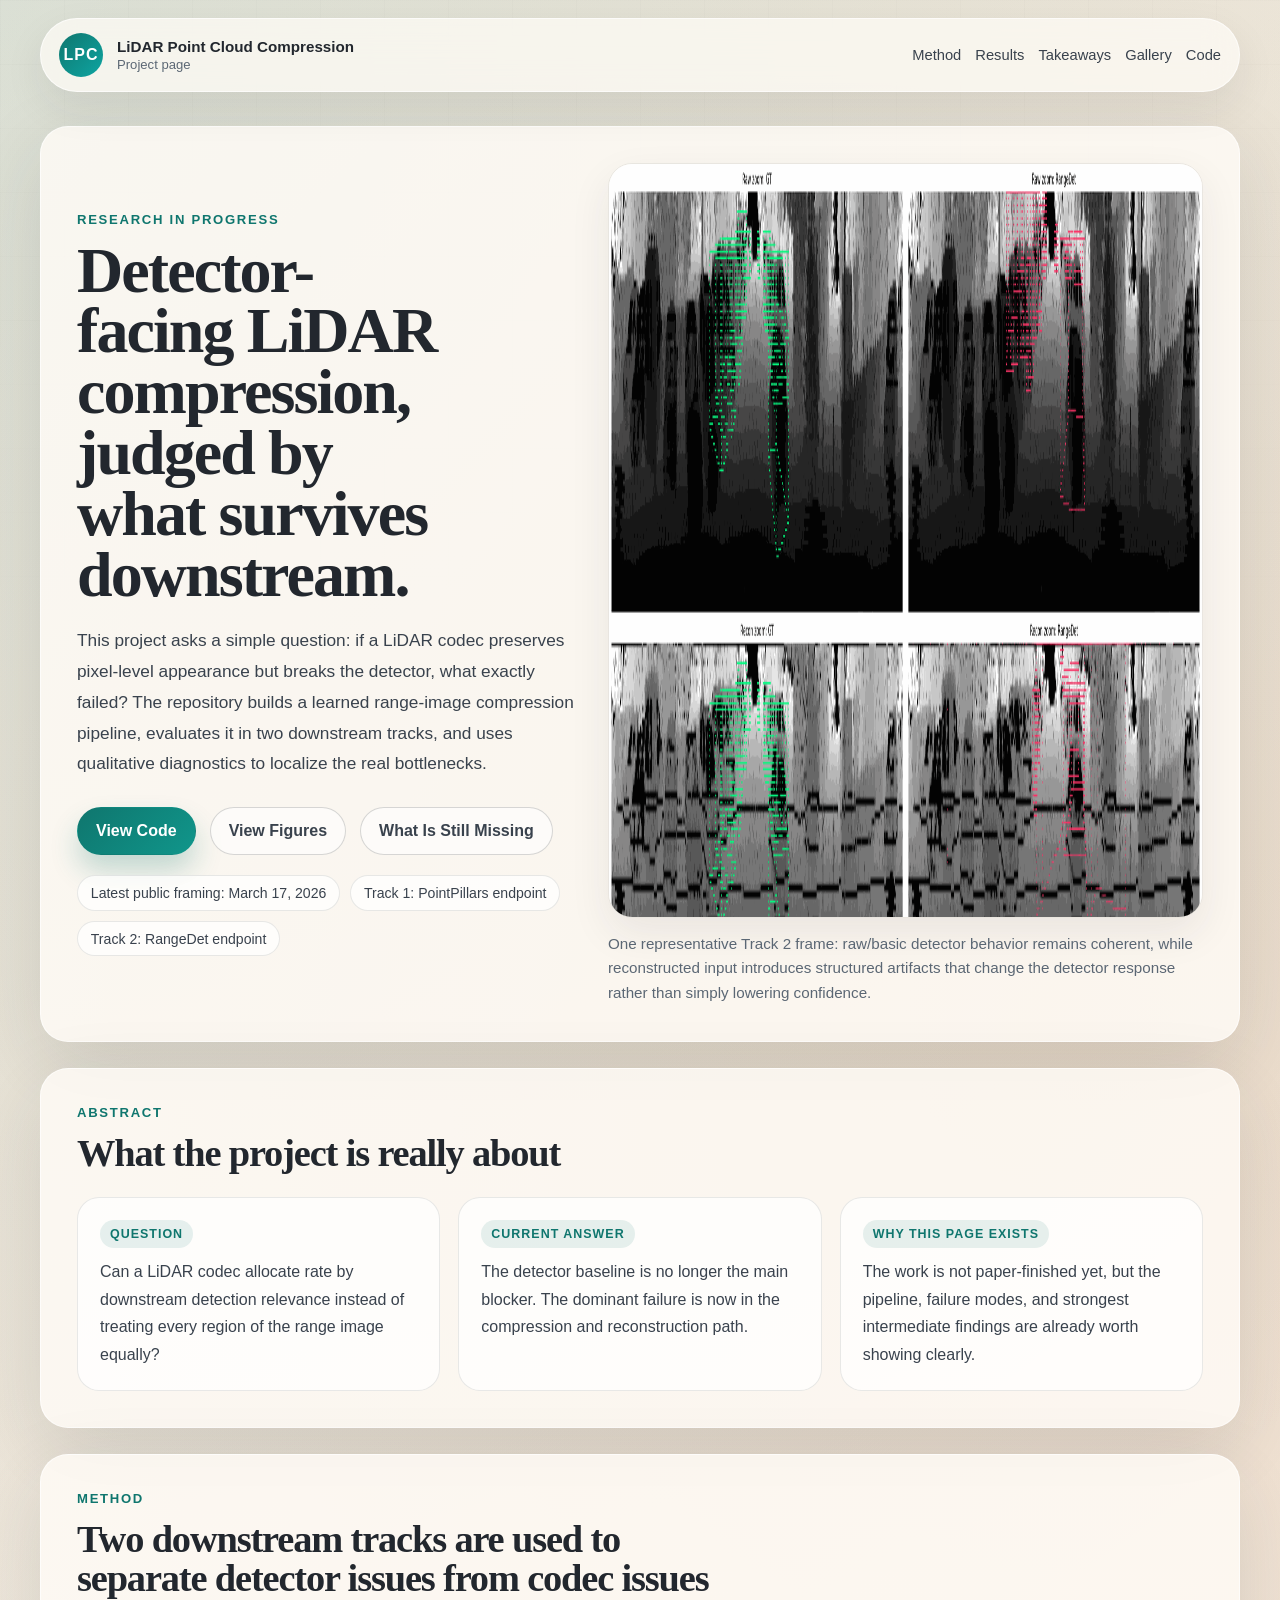
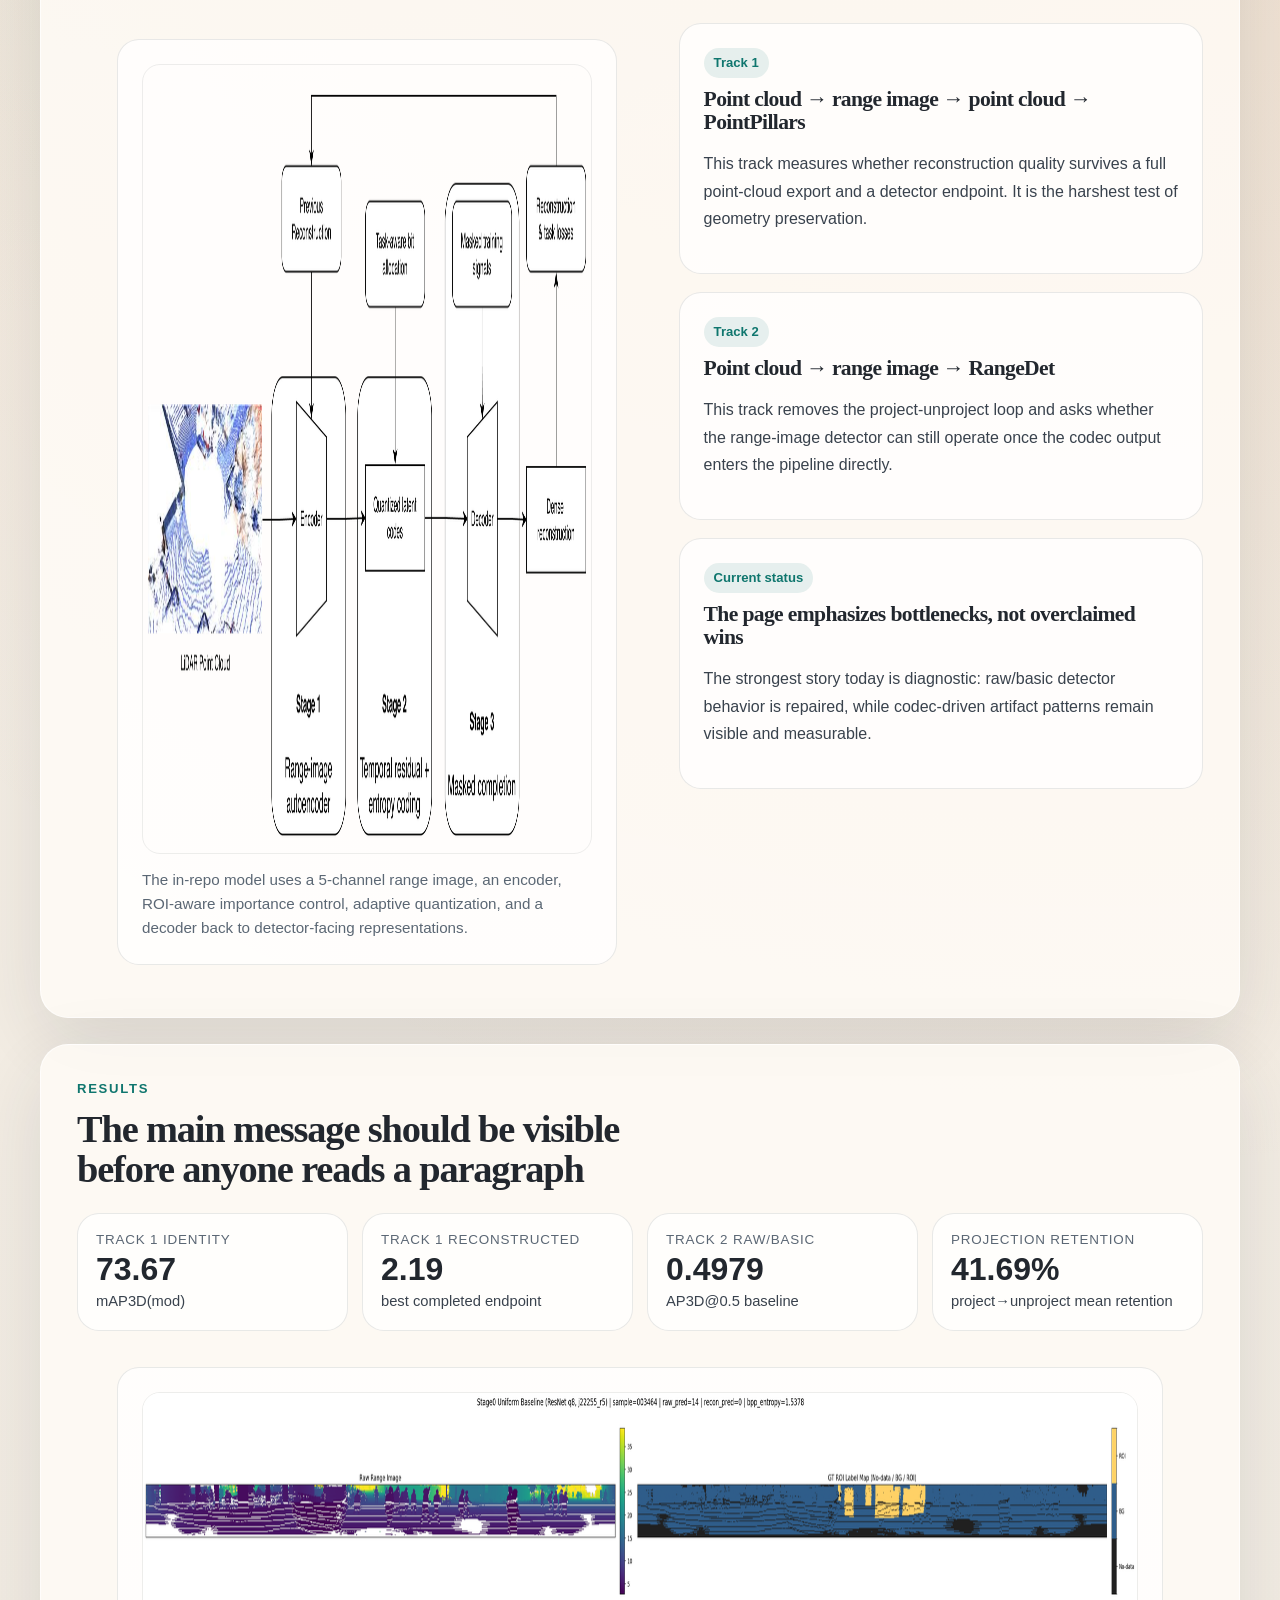
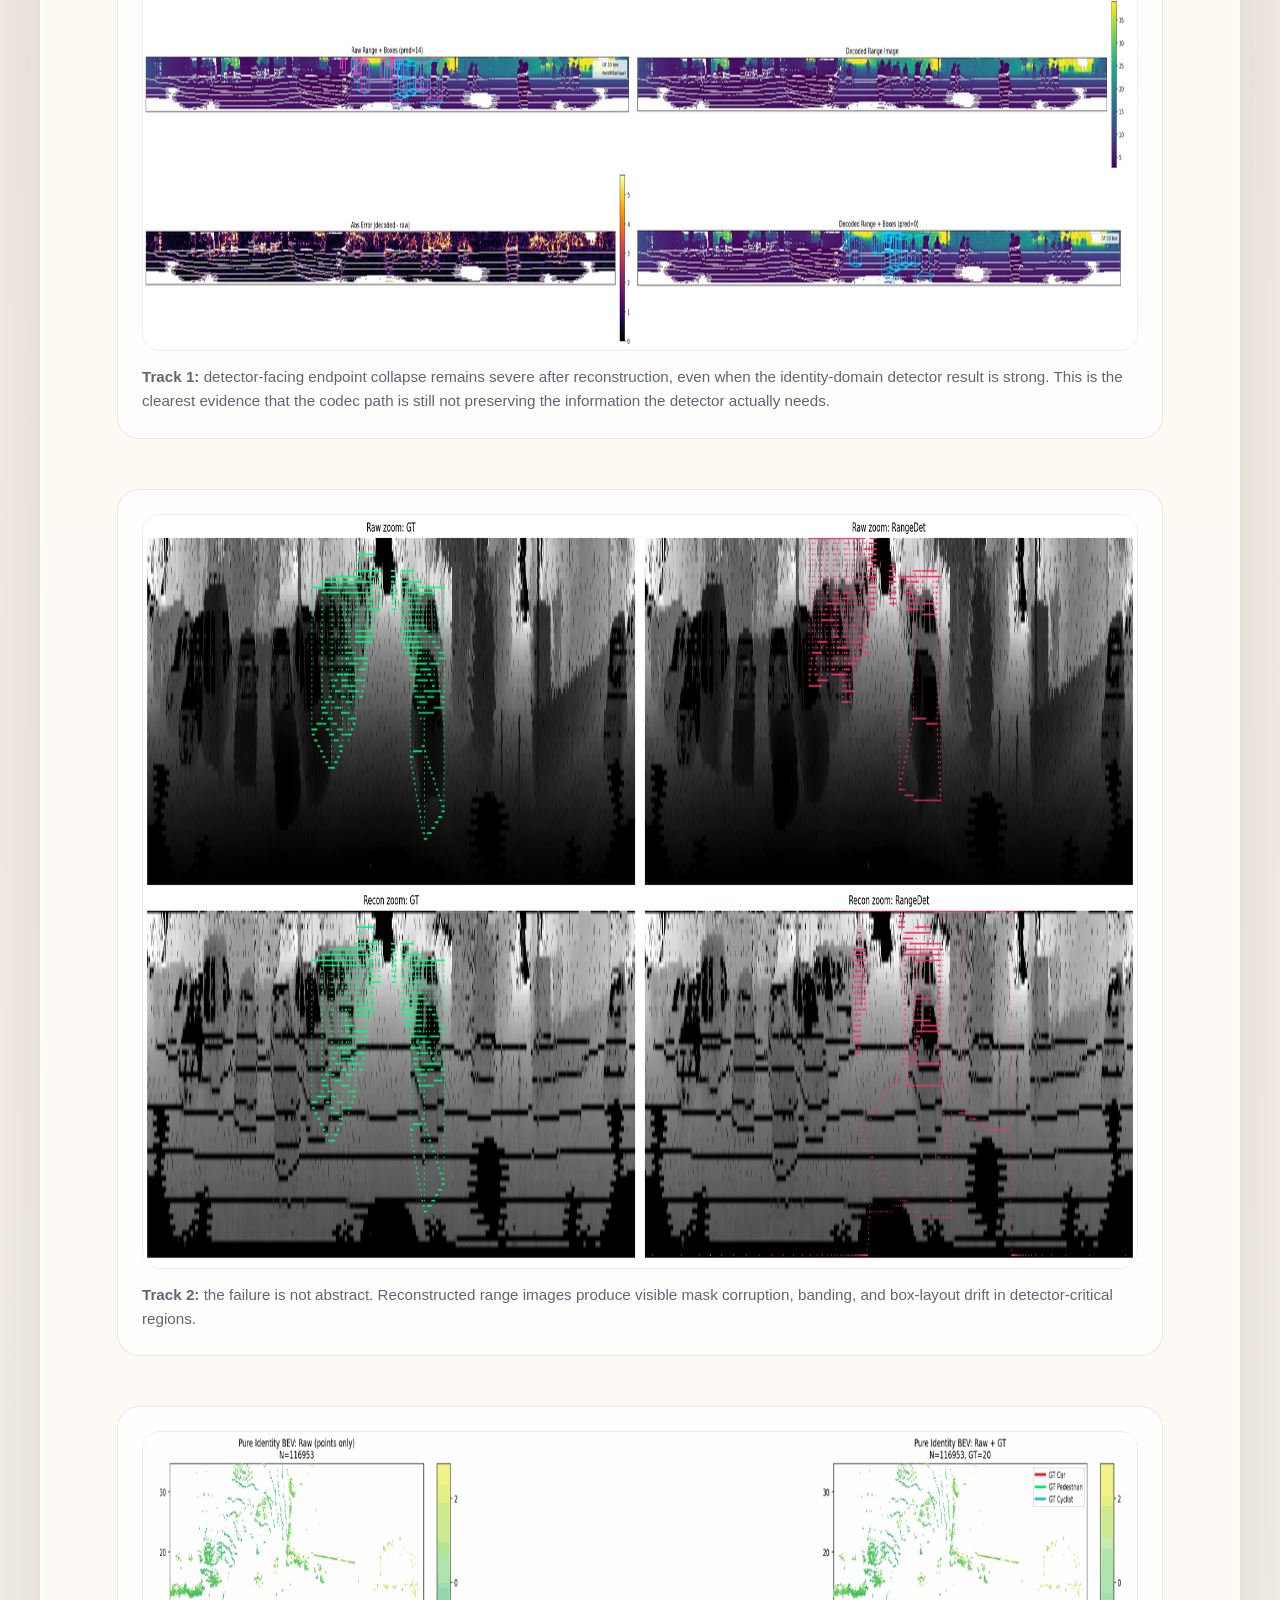
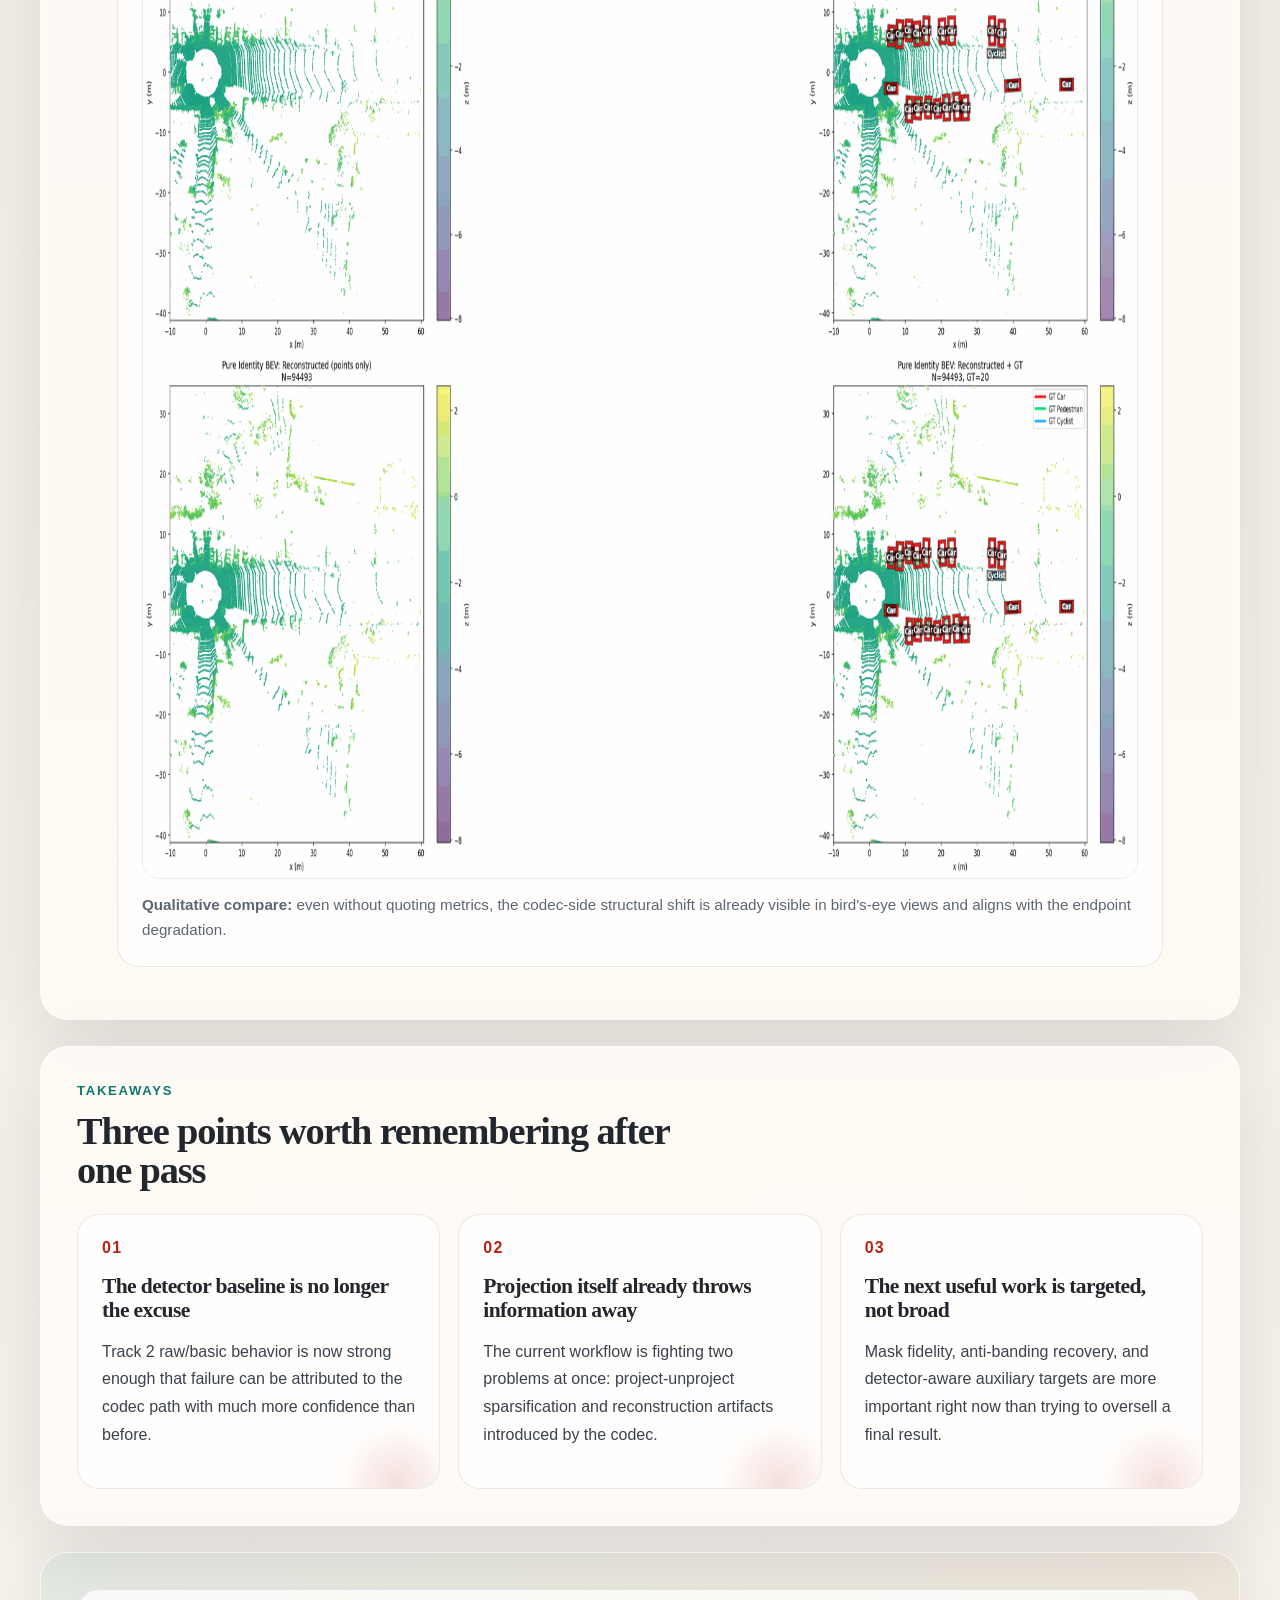
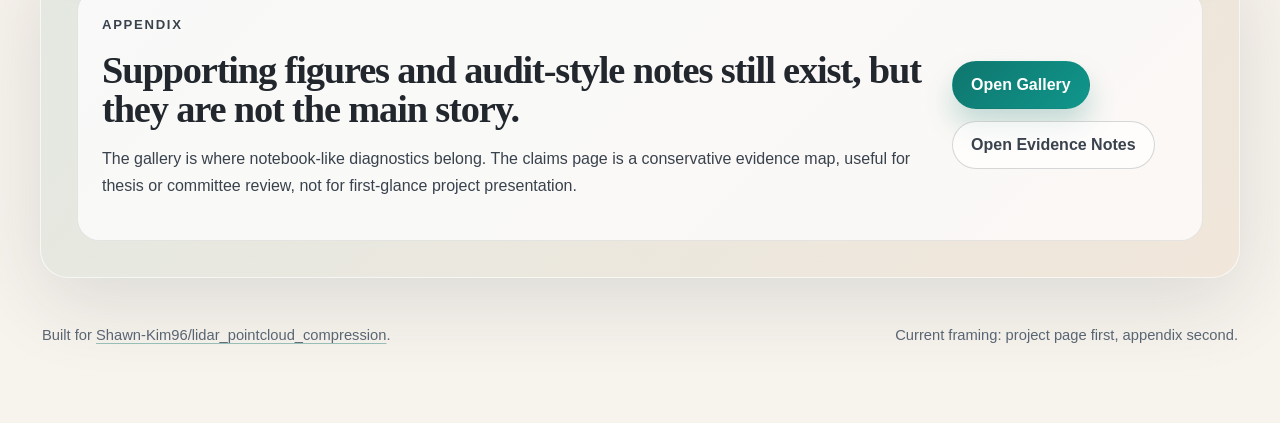
==== commit 5598101d: "docs: refocus landing page around visual storytelling" ====
--- a/docs/index.html
+++ b/docs/index.html
@@ -6,19 +6,16 @@
     <title>LiDAR Point Cloud Compression</title>
     <meta
       name="description"
-      content="Research-in-progress project page for ROI-aware LiDAR point cloud compression with dual downstream evaluation tracks."
+      content="Research project page for detector-facing LiDAR compression, focused on what currently works, what fails, and why."
     />
     <meta name="theme-color" content="#0f766e" />
     <meta property="og:title" content="LiDAR Point Cloud Compression" />
     <meta
       property="og:description"
-      content="ROI-aware LiDAR compression for detector-facing range images, with dual-track evaluation and explicit failure analysis."
+      content="Detector-facing LiDAR compression with dual downstream evaluation and explicit failure analysis."
     />
     <meta property="og:type" content="website" />
-    <meta property="og:image" content="assets/track1-pointpillar-endpoint-panel-web.png" />
-    <script>
-      document.documentElement.classList.add("js");
-    </script>
+    <meta property="og:image" content="assets/track2-rangedet-zoom-panel-web.png" />
     <link rel="icon" href="assets/favicon.svg" type="image/svg+xml" />
     <link rel="stylesheet" href="styles.css" />
   </head>
@@ -29,532 +26,270 @@
           <span class="brand-mark">LPC</span>
           <span class="brand-copy">
             <strong>LiDAR Point Cloud Compression</strong>
-            <span>Research project page</span>
+            <span>Project page</span>
           </span>
         </a>
         <nav class="site-nav" aria-label="Primary">
-          <a href="#overview">Overview</a>
-          <a href="#evidence">Evidence</a>
+          <a href="#method">Method</a>
+          <a href="#results">Results</a>
+          <a href="#takeaways">Takeaways</a>
           <a href="gallery.html">Gallery</a>
-          <a href="#failure-analysis">Bottlenecks</a>
-          <a href="#reproducibility">Reproducibility</a>
-          <a href="evidence.html">Claims</a>
-          <a href="asset-gaps.html">Asset Gaps</a>
+          <a href="https://github.com/Shawn-Kim96/lidar_pointcloud_compression">Code</a>
         </nav>
       </header>
 
       <main>
-        <section class="hero section" data-reveal>
-          <div class="hero-copy">
-            <p class="eyebrow">Research in progress · latest in-repo status through March 16, 2026</p>
-            <h1>ROI-aware LiDAR compression for detector-facing range images</h1>
-            <p class="hero-lede">
-              This project studies whether LiDAR compression can allocate bits by detection relevance instead of
-              treating every spatial region equally. The codebase implements a learned range-image codec, ROI-guided
-              adaptive quantization, dual downstream evaluation tracks, and explicit failure-analysis tooling.
+        <section class="section landing-hero" id="top">
+          <div class="landing-copy">
+            <p class="eyebrow">Research In Progress</p>
+            <h1>Detector-facing LiDAR compression, judged by what survives downstream.</h1>
+            <p class="landing-lede">
+              This project asks a simple question: if a LiDAR codec preserves pixel-level appearance but breaks the
+              detector, what exactly failed? The repository builds a learned range-image compression pipeline, evaluates
+              it in two downstream tracks, and uses qualitative diagnostics to localize the real bottlenecks.
             </p>
             <div class="hero-actions">
               <a class="button button-primary" href="https://github.com/Shawn-Kim96/lidar_pointcloud_compression">View Code</a>
-              <a class="button button-secondary" href="evidence.html">Claims and Evidence</a>
-              <a class="button button-secondary" href="gallery.html">Visual Gallery</a>
-              <a class="button button-secondary" href="asset-gaps.html">Figure Wishlist</a>
+              <a class="button button-secondary" href="gallery.html">View Figures</a>
+              <a class="button button-secondary" href="asset-gaps.html">What Is Still Missing</a>
             </div>
-            <p class="hero-note">
-              The site is intentionally framed as a progress page, not a finalized paper-results site. It shows what
-              is implemented, what the current evidence supports, and where the bottlenecks still are.
-            </p>
-          </div>
-
-          <aside class="hero-metrics">
-            <article class="metric-card accent-cyan">
-              <span class="metric-label">Track 1 identity-domain detector</span>
-              <strong class="metric-value">73.67</strong>
-              <span class="metric-detail">mAP3D(mod) top identity-domain PointPillars result in the current summary</span>
-            </article>
-            <article class="metric-card accent-amber">
-              <span class="metric-label">Track 1 reconstructed endpoint</span>
-              <strong class="metric-value">2.19</strong>
-              <span class="metric-detail">best completed reconstructed mAP3D(mod) in current summary</span>
-            </article>
-            <article class="metric-card accent-red">
-              <span class="metric-label">Track 2 raw/basic baseline</span>
-              <strong class="metric-value">0.4979</strong>
-              <span class="metric-detail">AP3D@0.5, enough to blame the codec rather than the detector</span>
-            </article>
-            <article class="metric-card accent-slate">
-              <span class="metric-label">Projection-path retention</span>
-              <strong class="metric-value">41.69%</strong>
-              <span class="metric-detail">mean point retention after project→unproject decomposition</span>
-            </article>
-          </aside>
-        </section>
-
-        <section class="section narrative-grid" id="overview" data-reveal>
+            <ul class="landing-badges">
+              <li>Latest public framing: March 17, 2026</li>
+              <li>Track 1: PointPillars endpoint</li>
+              <li>Track 2: RangeDet endpoint</li>
+            </ul>
+          </div>
+
+          <figure class="hero-visual">
+            <img
+              src="assets/track2-rangedet-overview-zoom.gif"
+              alt="Animated comparison between overview and zoomed RangeDet diagnostic panels."
+              width="1800"
+              height="755"
+              loading="eager"
+              decoding="async"
+            />
+            <figcaption>
+              One representative Track 2 frame: raw/basic detector behavior remains coherent, while reconstructed input
+              introduces structured artifacts that change the detector response rather than simply lowering confidence.
+            </figcaption>
+          </figure>
+        </section>
+
+        <section class="section quick-summary">
           <div class="section-heading">
-            <p class="eyebrow">Overview</p>
-            <h2>What the repository actually implements</h2>
-          </div>
-          <div class="narrative-layout">
-            <div class="narrative-copy prose-card">
-              <p>
-                The active training pipeline uses a 5-channel range image
-                (<code>range</code>, <code>intensity</code>, <code>x</code>, <code>y</code>, <code>z</code>),
-                a <code>resnet</code> or <code>darknet</code> encoder, an ROI importance head, adaptive quantization,
-                and a decoder back to a 5-channel range-image representation.
-              </p>
-              <p>
-                Stage semantics are explicit in the repo: Stage1 isolates ROI-aware adaptive quantization without
-                distillation, Stage2 adds teacher distillation, and Stage3 is the detector-facing calibration phase
-                that is still being refined.
-              </p>
-              <ul class="clean-list">
-                <li><strong>Track 1:</strong> point cloud → range image → point cloud, then detector evaluation with PointPillars.</li>
-                <li><strong>Track 2:</strong> point cloud → range image, then direct range-image detection with RangeDet.</li>
-                <li><strong>Claim policy:</strong> codec diagnostics and detector endpoint metrics are kept separate on purpose.</li>
-              </ul>
-            </div>
+            <p class="eyebrow">Abstract</p>
+            <h2>What the project is really about</h2>
+          </div>
+          <div class="summary-grid">
+            <article class="summary-card">
+              <span class="summary-label">Question</span>
+              <p>
+                Can a LiDAR codec allocate rate by downstream detection relevance instead of treating every region of
+                the range image equally?
+              </p>
+            </article>
+            <article class="summary-card">
+              <span class="summary-label">Current answer</span>
+              <p>
+                The detector baseline is no longer the main blocker. The dominant failure is now in the compression and
+                reconstruction path.
+              </p>
+            </article>
+            <article class="summary-card">
+              <span class="summary-label">Why this page exists</span>
+              <p>
+                The work is not paper-finished yet, but the pipeline, failure modes, and strongest intermediate
+                findings are already worth showing clearly.
+              </p>
+            </article>
+          </div>
+        </section>
+
+        <section class="section method-stage" id="method">
+          <div class="section-heading">
+            <p class="eyebrow">Method</p>
+            <h2>Two downstream tracks are used to separate detector issues from codec issues</h2>
+          </div>
+
+          <div class="method-layout">
             <figure class="figure-card">
               <img
                 src="assets/system_architecture-web.png"
                 alt="System architecture diagram for the LiDAR compression model."
                 width="1600"
                 height="790"
-                loading="eager"
+                loading="lazy"
                 decoding="async"
               />
               <figcaption>
-                In-repo architecture figure. The current public page complements this with code-linked evidence and
-                dual-track evaluation rather than claiming final detector-preserving compression.
+                The in-repo model uses a 5-channel range image, an encoder, ROI-aware importance control, adaptive
+                quantization, and a decoder back to detector-facing representations.
               </figcaption>
             </figure>
-          </div>
-        </section>
-
-        <section class="section" data-reveal>
+
+            <div class="method-copy">
+              <article class="track-card">
+                <div class="track-header">
+                  <span class="track-tag">Track 1</span>
+                  <h3>Point cloud → range image → point cloud → PointPillars</h3>
+                </div>
+                <p>
+                  This track measures whether reconstruction quality survives a full point-cloud export and a detector
+                  endpoint. It is the harshest test of geometry preservation.
+                </p>
+              </article>
+
+              <article class="track-card">
+                <div class="track-header">
+                  <span class="track-tag">Track 2</span>
+                  <h3>Point cloud → range image → RangeDet</h3>
+                </div>
+                <p>
+                  This track removes the project-unproject loop and asks whether the range-image detector can still
+                  operate once the codec output enters the pipeline directly.
+                </p>
+              </article>
+
+              <article class="track-card">
+                <div class="track-header">
+                  <span class="track-tag">Current status</span>
+                  <h3>The page emphasizes bottlenecks, not overclaimed wins</h3>
+                </div>
+                <p>
+                  The strongest story today is diagnostic: raw/basic detector behavior is repaired, while codec-driven
+                  artifact patterns remain visible and measurable.
+                </p>
+              </article>
+            </div>
+          </div>
+        </section>
+
+        <section class="section result-stage" id="results">
           <div class="section-heading">
-            <p class="eyebrow">Pipeline</p>
-            <h2>Two tracks are used to localize where performance breaks</h2>
-          </div>
-          <div class="track-grid">
-            <article class="track-card">
-              <div class="track-header">
-                <span class="track-tag">Track 1</span>
-                <h3>Reconstructed point-cloud endpoint</h3>
-              </div>
-              <p>
-                The no-quant chain trains the codec, exports a <code>KITTI_Identity</code> dataset, fine-tunes
-                PointPillars, and evaluates reconstructed point clouds under a detector-facing protocol.
-              </p>
-              <p class="track-script">
-                Core script:
-                <a href="https://github.com/Shawn-Kim96/lidar_pointcloud_compression/blob/main/src/scripts/run_track1_noquant_chain.sh">
-                  <code>src/scripts/run_track1_noquant_chain.sh</code>
-                </a>
-              </p>
-            </article>
-            <article class="track-card">
-              <div class="track-header">
-                <span class="track-tag">Track 2</span>
-                <h3>Range-image detector endpoint</h3>
-              </div>
-              <p>
-                Reconstructed range images are exported into a RangeDet-compatible dataset layout, then evaluated
-                directly against a repaired raw/basic detector baseline.
-              </p>
-              <p class="track-script">
-                Core script:
-                <a href="https://github.com/Shawn-Kim96/lidar_pointcloud_compression/blob/main/src/scripts/run_rangedet_stage_eval.sh">
-                  <code>src/scripts/run_rangedet_stage_eval.sh</code>
-                </a>
-              </p>
-            </article>
-            <article class="track-card">
-              <div class="track-header">
-                <span class="track-tag">Stage logic</span>
-                <h3>Compression objectives are not mixed casually</h3>
-              </div>
-              <p>
-                Uniform, adaptive, distilled, and Stage3 multi-scale variants are tracked as separate stages with
-                explicit metadata, which makes result interpretation much less fragile than raw loss comparison.
-              </p>
-              <p class="track-script">
-                Entrypoint:
-                <a href="https://github.com/Shawn-Kim96/lidar_pointcloud_compression/blob/main/src/main_train.py">
-                  <code>src/main_train.py</code>
-                </a>
-              </p>
-            </article>
-          </div>
-        </section>
-
-        <section class="section" id="evidence" data-reveal>
-          <div class="section-heading">
-            <p class="eyebrow">Current Evidence</p>
-            <h2>What the results support today</h2>
-          </div>
-          <div class="evidence-grid">
-            <article class="chart-card">
-              <div class="chart-head">
-                <div>
-                  <h3>Track 1 endpoint gap remains severe</h3>
-                  <p>Reference vs reconstructed <code>mAP3D(mod)</code> pairs from the current no-quant summary.</p>
-                </div>
-                <span class="source-badge">Paired endpoint metric</span>
-              </div>
-              <svg id="track1-chart" class="chart-svg" viewBox="0 0 760 430" role="img" aria-label="Track 1 endpoint comparison chart"></svg>
-              <div class="chart-table-wrap">
-                <table class="chart-data-table">
-                  <caption>Current Track 1 paired endpoint values</caption>
-                  <thead>
-                    <tr>
-                      <th scope="col">Setting</th>
-                      <th scope="col">Reference mAP3D(mod)</th>
-                      <th scope="col">Reconstructed mAP3D(mod)</th>
-                    </tr>
-                  </thead>
-                  <tbody>
-                    <tr><th scope="row">Baseline A</th><td>51.57</td><td>0.00</td></tr>
-                    <tr><th scope="row">Enhanced</th><td>54.39</td><td>0.00</td></tr>
-                    <tr><th scope="row">Geo RF</th><td>53.84</td><td>0.02</td></tr>
-                    <tr><th scope="row">Geo FR</th><td>54.43</td><td>0.15</td></tr>
-                    <tr><th scope="row">Impl A</th><td>54.67</td><td>0.81</td></tr>
-                    <tr><th scope="row">Impl B</th><td>53.57</td><td>0.02</td></tr>
-                    <tr><th scope="row">Pillar A</th><td>54.77</td><td>0.02</td></tr>
-                    <tr><th scope="row">Pillar B</th><td>52.74</td><td>2.19</td></tr>
-                  </tbody>
-                </table>
-              </div>
-              <p class="chart-note">
-                The strongest completed reconstructed run in the current snapshot is still far from its paired reference,
-                which points to the reconstruction path as the bottleneck rather than detector instability.
-              </p>
-            </article>
-
-            <article class="chart-card">
-              <div class="chart-head">
-                <div>
-                  <h3>Track 2 raw/basic baseline is no longer the problem</h3>
-                  <p><code>AP3D@0.5</code> from raw/basic versus reconstructed settings.</p>
-                </div>
-                <span class="source-badge">RangeDet archive summary</span>
-              </div>
-              <svg id="track2-chart" class="chart-svg" viewBox="0 0 760 340" role="img" aria-label="Track 2 AP chart"></svg>
-              <div class="chart-table-wrap">
-                <table class="chart-data-table">
-                  <caption>Current Track 2 AP3D@0.5 values</caption>
-                  <thead>
-                    <tr>
-                      <th scope="col">Setting</th>
-                      <th scope="col">AP3D@0.5</th>
-                    </tr>
-                  </thead>
-                  <tbody>
-                    <tr><th scope="row">Raw/basic</th><td>0.4979</td></tr>
-                    <tr><th scope="row">Stage0 baseline</th><td>0.0028</td></tr>
-                    <tr><th scope="row">Stage0 enhanced</th><td>0.0010</td></tr>
-                    <tr><th scope="row">Stage1 baseline</th><td>0.0007</td></tr>
-                    <tr><th scope="row">Stage1 enhanced</th><td>0.0003</td></tr>
-                  </tbody>
-                </table>
-              </div>
-              <p class="chart-note">
-                The repaired raw/basic line is strong enough to act as a real reference. Collapse now appears in the
-                codec path, not in the detector baseline.
-              </p>
-            </article>
-
-            <article class="chart-card chart-card-wide">
-              <div class="chart-head">
-                <div>
-                  <h3>Oracle ROI suggests the quantizer still has upside</h3>
-                  <p>Pilot-scale bitrate comparison for native versus oracle-driven importance control.</p>
-                </div>
-                <span class="source-badge">16-frame pilot</span>
-              </div>
-              <svg id="oracle-chart" class="chart-svg" viewBox="0 0 760 280" role="img" aria-label="Oracle ROI bitrate comparison chart"></svg>
-              <div class="chart-table-wrap">
-                <table class="chart-data-table">
-                  <caption>Pilot-scale ROI entropy proxy comparison</caption>
-                  <thead>
-                    <tr>
-                      <th scope="col">Setting</th>
-                      <th scope="col">Relative entropy proxy</th>
-                    </tr>
-                  </thead>
-                  <tbody>
-                    <tr><th scope="row">Stage1 native</th><td>0.8064</td></tr>
-                    <tr><th scope="row">Stage1 oracle ROI</th><td>0.4177</td></tr>
-                    <tr><th scope="row">Stage2 native</th><td>0.8687</td></tr>
-                    <tr><th scope="row">Stage2 oracle ROI</th><td>0.4492</td></tr>
-                  </tbody>
-                </table>
-              </div>
-              <p class="chart-note">
-                In pilot comparisons, forcing an oracle ROI mask roughly halves entropy while keeping ROI distortion
-                nearly unchanged. That is evidence for a calibration bottleneck, not proof that adaptive quantization is useless.
-              </p>
-            </article>
-          </div>
-        </section>
-
-        <section class="section" id="failure-analysis" data-reveal>
-          <div class="section-heading">
-            <p class="eyebrow">Failure Analysis</p>
-            <h2>Three bottlenecks dominate the current story</h2>
-          </div>
-          <div class="risk-grid">
-            <article class="risk-card">
-              <span class="risk-index">01</span>
-              <h3>Importance calibration instability</h3>
-              <p>
-                Earlier runs showed empty ROI predictions at a fixed threshold of <code>0.50</code>, while lower thresholds
-                could recover recall only by introducing very large false-positive regions.
-              </p>
-            </article>
-            <article class="risk-card">
-              <span class="risk-index">02</span>
-              <h3>Projection-path sparsification before codec comparison</h3>
-              <p>
-                Detector collapse is not explained by under-training alone. A raw vs identity vs reconstructed diagnostic
-                found mean point retention of only <code>0.4169</code> after projection and unprojection.
-              </p>
-            </article>
-            <article class="risk-card">
-              <span class="risk-index">03</span>
-              <h3>Range-image artifact modes are now concrete</h3>
-              <p>
-                The latest Track 2 root-cause cycle points to valid-mask corruption, row-wise banding, and detector-agnostic
-                training objectives as the most credible RI-native failure modes.
-              </p>
-            </article>
-          </div>
-        </section>
-
-        <section class="section" data-reveal>
-          <div class="section-heading">
-            <p class="eyebrow">Visual Evidence</p>
-            <h2>Existing notebook outputs already provide real figure-grade evidence</h2>
-          </div>
-          <div class="gallery-grid">
-            <div class="gallery-subhead">
-              <h3>Track 1: geometry and detector endpoint views</h3>
-              <p>Extracted directly from notebook outputs already stored in the repository.</p>
-            </div>
+            <p class="eyebrow">Results</p>
+            <h2>The main message should be visible before anyone reads a paragraph</h2>
+          </div>
+
+          <div class="metric-strip">
+            <article class="metric-pill">
+              <span class="metric-pill-label">Track 1 identity</span>
+              <strong>73.67</strong>
+              <span>mAP3D(mod)</span>
+            </article>
+            <article class="metric-pill">
+              <span class="metric-pill-label">Track 1 reconstructed</span>
+              <strong>2.19</strong>
+              <span>best completed endpoint</span>
+            </article>
+            <article class="metric-pill">
+              <span class="metric-pill-label">Track 2 raw/basic</span>
+              <strong>0.4979</strong>
+              <span>AP3D@0.5 baseline</span>
+            </article>
+            <article class="metric-pill">
+              <span class="metric-pill-label">Projection retention</span>
+              <strong>41.69%</strong>
+              <span>project→unproject mean retention</span>
+            </article>
+          </div>
+
+          <div class="result-showcase">
             <figure class="figure-card figure-card-wide">
               <img
                 src="assets/track1-pointpillar-endpoint-panel-web.png"
-                alt="Track 1 point-pillar endpoint visualization panel comparing raw and reconstructed range-image views."
+                alt="Track 1 PointPillars endpoint visualization."
                 width="1800"
                 height="559"
                 loading="lazy"
                 decoding="async"
               />
               <figcaption>
-                Track 1 endpoint visualization from the executed notebook. This is the clearest single figure for
-                showing that reconstruction quality is a detector-facing issue, not just a training-loss artifact.
+                <strong>Track 1:</strong> detector-facing endpoint collapse remains severe after reconstruction, even
+                when the identity-domain detector result is strong. This is the clearest evidence that the codec path
+                is still not preserving the information the detector actually needs.
               </figcaption>
             </figure>
+
             <figure class="figure-card">
               <img
-                src="assets/track1-identity-bev-panel-web.png"
-                alt="Identity-domain BEV panel from the Track 1 visualization notebook."
-                width="1600"
-                height="1004"
+                src="assets/track2-rangedet-zoom-panel-web.png"
+                alt="Track 2 zoomed detector comparison between raw and reconstructed range images."
+                width="1800"
+                height="755"
                 loading="lazy"
                 decoding="async"
               />
               <figcaption>
-                Identity-domain BEV panel used as a cleaner reference view before codec distortion is introduced.
+                <strong>Track 2:</strong> the failure is not abstract. Reconstructed range images produce visible mask
+                corruption, banding, and box-layout drift in detector-critical regions.
               </figcaption>
             </figure>
+
             <figure class="figure-card">
               <img
-                src="assets/track1-codec-bev-panel-web.png"
-                alt="Codec-domain BEV panel from the Track 1 visualization notebook."
-                width="1600"
-                height="1004"
-                loading="lazy"
-                decoding="async"
-              />
-              <figcaption>
-                Codec BEV panel pulled from the same notebook path, useful as a directly comparable qualitative view.
-              </figcaption>
-            </figure>
-            <figure class="figure-card figure-card-wide compact-figure">
-              <img
                 src="assets/track1-identity-vs-codec.gif"
-                alt="Animated comparison between identity-domain and codec BEV views for Track 1."
+                alt="Animated comparison between identity-domain and codec bird's-eye-view outputs."
                 width="1600"
                 height="1048"
                 loading="lazy"
                 decoding="async"
               />
               <figcaption>
-                Lightweight motion compare for Track 1. It is not a temporal animation, but it does give a cleaner
-                presentation-oriented toggle between the identity and codec BEV views.
+                <strong>Qualitative compare:</strong> even without quoting metrics, the codec-side structural shift is
+                already visible in bird's-eye views and aligns with the endpoint degradation.
               </figcaption>
             </figure>
-            <div class="gallery-subhead">
-              <h3>Track 2: codec-artifact diagnostics</h3>
-              <p>Combined from HPC-generated PNG exports and existing in-repo analysis notebooks.</p>
-            </div>
-            <figure class="figure-card figure-card-wide">
-              <img
-                src="assets/track2-rangedet-analysis-preview-web.png"
-                alt="RangeDet analysis preview comparing raw/basic and reconstructed range-image diagnostics."
-                width="1800"
-                height="750"
-                loading="lazy"
-                decoding="async"
-              />
-              <figcaption>
-                RangeDet diagnostic preview pulled from the HPC run directory. This is the fastest visual explanation
-                of why Track 2 is now framed as a codec-artifact problem rather than a detector-baseline problem.
-              </figcaption>
-            </figure>
-            <figure class="figure-card">
-              <img
-                src="assets/track2-rangedet-zoom-panel-web.png"
-                alt="Zoomed Track 2 comparison between raw and reconstructed RangeDet views."
-                width="1800"
-                height="755"
-                loading="lazy"
-                decoding="async"
-              />
-              <figcaption>
-                Notebook-derived zoom panel centered on the detector-critical crop. It helps move the Track 2 story
-                from broad preview images to concrete local failure evidence.
-              </figcaption>
-            </figure>
-            <figure class="figure-card">
-              <img
-                src="assets/track2-rootcause-worst-web.png"
-                alt="Worst-case Track 2 root-cause panel from the current artifact analysis."
-                width="1800"
-                height="711"
-                loading="lazy"
-                decoding="async"
-              />
-              <figcaption>
-                Worst-case root-cause panel exported from the March 16 analysis cycle. The page uses it as concrete
-                evidence that valid-mask corruption and banding are not abstract hypotheses.
-              </figcaption>
-            </figure>
-            <figure class="figure-card">
-              <img
-                src="assets/track2-rootcause-cycle.gif"
-                alt="Animated comparison between median and worst Track 2 root-cause panels."
-                width="1800"
-                height="755"
-                loading="lazy"
-                decoding="async"
-              />
-              <figcaption>
-                Lightweight motion compare for Track 2, cycling between a median and worst-case root-cause panel.
-              </figcaption>
-            </figure>
-            <figure class="figure-card figure-card-wide compact-figure">
-              <img
-                src="assets/track2-artifact-profiles-web.png"
-                alt="Artifact profile plot for a representative Track 2 sample."
-                width="1600"
-                height="486"
-                loading="lazy"
-                decoding="async"
-              />
-              <figcaption>
-                Artifact-profile view for a representative frame. This is the kind of quantitative visual that supports
-                the transition from anecdotal failure inspection to repeatable codec diagnostics.
-              </figcaption>
-            </figure>
-          </div>
-        </section>
-
-        <section class="section" data-reveal>
+          </div>
+        </section>
+
+        <section class="section takeaway-stage" id="takeaways">
           <div class="section-heading">
-            <p class="eyebrow">Current Direction</p>
-            <h2>What the latest notebook and journal entries say to try next</h2>
-          </div>
-          <div class="timeline-card">
-            <div class="timeline-item">
-              <span class="timeline-label">Pilot A</span>
-              <div>
-                <h3>Mask-aware codec</h3>
-                <p>Prioritize occupancy and valid-mask fidelity instead of treating mask corruption as a side effect.</p>
-              </div>
-            </div>
-            <div class="timeline-item">
-              <span class="timeline-label">Pilot B</span>
-              <div>
-                <h3>Anti-banding skip decoder</h3>
-                <p>Attack the row-wise banding signature that now appears repeatedly in Track 2 artifact summaries.</p>
-              </div>
-            </div>
-            <div class="timeline-item">
-              <span class="timeline-label">Pilot C</span>
-              <div>
-                <h3>Detector-aware auxiliary target</h3>
-                <p>Feed repaired raw/basic RangeDet teacher maps back into the codec training path.</p>
-              </div>
-            </div>
-            <div class="timeline-item">
-              <span class="timeline-label">Pilot D</span>
-              <div>
-                <h3>Combined recovery branch</h3>
-                <p>Merge skip decoding, mask-aware losses, and anti-banding ideas before running a final compare step.</p>
-              </div>
-            </div>
-          </div>
-        </section>
-
-        <section class="section" id="reproducibility" data-reveal>
-          <div class="section-heading">
-            <p class="eyebrow">Reproducibility</p>
-            <h2>Code-linked entry points and public research artifacts</h2>
-          </div>
-          <div class="repro-grid">
-            <article class="repro-card">
-              <h3>Core model and training</h3>
-              <ul class="link-list">
-                <li><a href="https://github.com/Shawn-Kim96/lidar_pointcloud_compression/blob/main/src/main_train.py"><code>src/main_train.py</code></a></li>
-                <li><a href="https://github.com/Shawn-Kim96/lidar_pointcloud_compression/blob/main/src/models/compression.py"><code>src/models/compression.py</code></a></li>
-                <li><a href="https://github.com/Shawn-Kim96/lidar_pointcloud_compression/blob/main/docs/notes/research_progress.md"><code>docs/notes/research_progress.md</code></a></li>
-              </ul>
-            </article>
-            <article class="repro-card">
-              <h3>Track 1 and Track 2 evaluation chains</h3>
-              <ul class="link-list">
-                <li><a href="https://github.com/Shawn-Kim96/lidar_pointcloud_compression/blob/main/src/scripts/run_track1_noquant_chain.sh"><code>run_track1_noquant_chain.sh</code></a></li>
-                <li><a href="https://github.com/Shawn-Kim96/lidar_pointcloud_compression/blob/main/src/scripts/run_rangedet_stage_eval.sh"><code>run_rangedet_stage_eval.sh</code></a></li>
-                <li><a href="https://github.com/Shawn-Kim96/lidar_pointcloud_compression/blob/main/docs/report/paper_fair_comparison_table.md"><code>paper_fair_comparison_table.md</code></a></li>
-              </ul>
-            </article>
-            <article class="repro-card">
-              <h3>Notebook-backed diagnostics</h3>
-              <ul class="link-list">
-                <li><a href="https://github.com/Shawn-Kim96/lidar_pointcloud_compression/blob/main/notebooks/track1_identity_vs_codec_visualization.ipynb"><code>track1_identity_vs_codec_visualization.ipynb</code></a></li>
-                <li><a href="https://github.com/Shawn-Kim96/lidar_pointcloud_compression/blob/main/notebooks/rangedet_analysis.executed.ipynb"><code>rangedet_analysis.executed.ipynb</code></a></li>
-                <li><a href="https://github.com/Shawn-Kim96/lidar_pointcloud_compression/blob/main/notebooks/track2_codec_root_cause.executed.ipynb"><code>track2_codec_root_cause.executed.ipynb</code></a></li>
-                <li><a href="gallery.html"><code>docs/gallery.html</code></a></li>
-              </ul>
-            </article>
-          </div>
-        </section>
-
-        <section class="section callout-section" data-reveal>
+            <p class="eyebrow">Takeaways</p>
+            <h2>Three points worth remembering after one pass</h2>
+          </div>
+
+          <div class="takeaway-grid">
+            <article class="risk-card">
+              <span class="risk-index">01</span>
+              <h3>The detector baseline is no longer the excuse</h3>
+              <p>
+                Track 2 raw/basic behavior is now strong enough that failure can be attributed to the codec path with
+                much more confidence than before.
+              </p>
+            </article>
+            <article class="risk-card">
+              <span class="risk-index">02</span>
+              <h3>Projection itself already throws information away</h3>
+              <p>
+                The current workflow is fighting two problems at once: project-unproject sparsification and
+                reconstruction artifacts introduced by the codec.
+              </p>
+            </article>
+            <article class="risk-card">
+              <span class="risk-index">03</span>
+              <h3>The next useful work is targeted, not broad</h3>
+              <p>
+                Mask fidelity, anti-banding recovery, and detector-aware auxiliary targets are more important right now
+                than trying to oversell a final result.
+              </p>
+            </article>
+          </div>
+        </section>
+
+        <section class="section appendix-stage">
           <div class="callout-card">
             <div>
-              <p class="eyebrow">Paper-grade next step</p>
-              <h2>What would most improve this page next</h2>
-              <p>
-                The current page is strong on architecture, metrics, and failure analysis. The remaining gap is mostly
-                high-quality exported visuals: Track 1 qualitative panels, Track 2 artifact montages, and short GIFs
-                showing the difference between raw, identity, and reconstructed outputs.
+              <p class="eyebrow">Appendix</p>
+              <h2>Supporting figures and audit-style notes still exist, but they are not the main story.</h2>
+              <p>
+                The gallery is where notebook-like diagnostics belong. The claims page is a conservative evidence map,
+                useful for thesis or committee review, not for first-glance project presentation.
               </p>
             </div>
             <div class="callout-actions">
-              <a class="button button-primary" href="gallery.html">Open the full gallery</a>
-              <a class="button button-secondary" href="asset-gaps.html">Open the detailed figure wishlist</a>
+              <a class="button button-primary" href="gallery.html">Open Gallery</a>
+              <a class="button button-secondary" href="evidence.html">Open Evidence Notes</a>
             </div>
           </div>
         </section>
@@ -562,15 +297,11 @@
 
       <footer class="site-footer">
         <p>
-          Built as an in-repo GitHub Pages site for
+          Built for
           <a href="https://github.com/Shawn-Kim96/lidar_pointcloud_compression">Shawn-Kim96/lidar_pointcloud_compression</a>.
         </p>
-        <p>
-          Current site framing: honest progress report, not final detector-preserving compression claim.
-        </p>
+        <p>Current framing: project page first, appendix second.</p>
       </footer>
     </div>
-
-    <script src="main.js"></script>
   </body>
 </html>
--- a/docs/styles.css
+++ b/docs/styles.css
@@ -647,6 +647,153 @@
   gap: 12px;
 }
 
+.landing-hero {
+  display: grid;
+  grid-template-columns: minmax(0, 0.92fr) minmax(420px, 1.08fr);
+  gap: 24px;
+  align-items: center;
+}
+
+.landing-lede {
+  max-width: 60ch;
+  margin: 20px 0 0;
+  color: var(--muted-strong);
+  font-size: 1.08rem;
+  line-height: 1.78;
+}
+
+.landing-badges {
+  display: flex;
+  flex-wrap: wrap;
+  gap: 10px;
+  margin: 20px 0 0;
+  padding: 0;
+  list-style: none;
+}
+
+.landing-badges li {
+  padding: 0.55rem 0.8rem;
+  border: 1px solid var(--line);
+  border-radius: 999px;
+  background: rgba(255, 255, 255, 0.72);
+  color: var(--muted-strong);
+  font-size: 0.88rem;
+}
+
+.hero-visual {
+  margin: 0;
+}
+
+.hero-visual img {
+  border-radius: 24px;
+  border: 1px solid rgba(34, 39, 46, 0.08);
+  box-shadow: var(--shadow-md);
+}
+
+.hero-visual figcaption {
+  margin-top: 14px;
+  color: var(--muted);
+  font-size: 0.95rem;
+  line-height: 1.6;
+}
+
+.quick-summary,
+.method-stage,
+.result-stage,
+.takeaway-stage,
+.appendix-stage {
+  position: relative;
+}
+
+.summary-grid,
+.takeaway-grid,
+.result-showcase {
+  display: grid;
+  gap: 18px;
+}
+
+.summary-grid,
+.takeaway-grid {
+  grid-template-columns: repeat(3, minmax(0, 1fr));
+}
+
+.summary-card {
+  padding: 22px;
+  border: 1px solid var(--line);
+  border-radius: var(--radius-md);
+  background: rgba(255, 255, 255, 0.76);
+}
+
+.summary-card p {
+  margin: 10px 0 0;
+  color: var(--muted-strong);
+  line-height: 1.72;
+}
+
+.summary-label {
+  display: inline-flex;
+  min-height: 28px;
+  align-items: center;
+  padding: 0 10px;
+  border-radius: 999px;
+  background: rgba(15, 118, 110, 0.1);
+  color: var(--accent-cyan);
+  font-size: 0.78rem;
+  font-weight: 800;
+  letter-spacing: 0.08em;
+  text-transform: uppercase;
+}
+
+.method-layout {
+  display: grid;
+  grid-template-columns: minmax(0, 1.05fr) minmax(320px, 0.95fr);
+  gap: 22px;
+  align-items: start;
+}
+
+.method-copy {
+  display: grid;
+  gap: 18px;
+}
+
+.metric-strip {
+  display: grid;
+  grid-template-columns: repeat(4, minmax(0, 1fr));
+  gap: 14px;
+  margin-bottom: 20px;
+}
+
+.metric-pill {
+  display: grid;
+  gap: 6px;
+  padding: 18px;
+  border: 1px solid var(--line);
+  border-radius: var(--radius-md);
+  background: rgba(255, 255, 255, 0.76);
+}
+
+.metric-pill-label {
+  color: var(--muted);
+  font-size: 0.84rem;
+  text-transform: uppercase;
+  letter-spacing: 0.06em;
+}
+
+.metric-pill strong {
+  font-size: 2rem;
+  line-height: 1;
+}
+
+.metric-pill span:last-child {
+  color: var(--muted-strong);
+  font-size: 0.92rem;
+  line-height: 1.45;
+}
+
+.appendix-stage {
+  background: linear-gradient(135deg, rgba(15, 118, 110, 0.08), rgba(180, 83, 9, 0.08));
+}
+
 .site-footer {
   display: flex;
   justify-content: space-between;
@@ -744,11 +891,16 @@
 @media (max-width: 1120px) {
   .hero,
   .narrative-layout,
+  .landing-hero,
+  .method-layout,
   .track-grid,
   .risk-grid,
   .repro-grid,
   .evidence-grid,
-  .gallery-grid {
+  .gallery-grid,
+  .summary-grid,
+  .takeaway-grid,
+  .metric-strip {
     grid-template-columns: 1fr;
   }
 
@@ -774,6 +926,10 @@
     border-radius: 28px;
   }
 
+  .landing-badges {
+    flex-direction: column;
+  }
+
   .site-nav {
     justify-content: flex-start;
   }
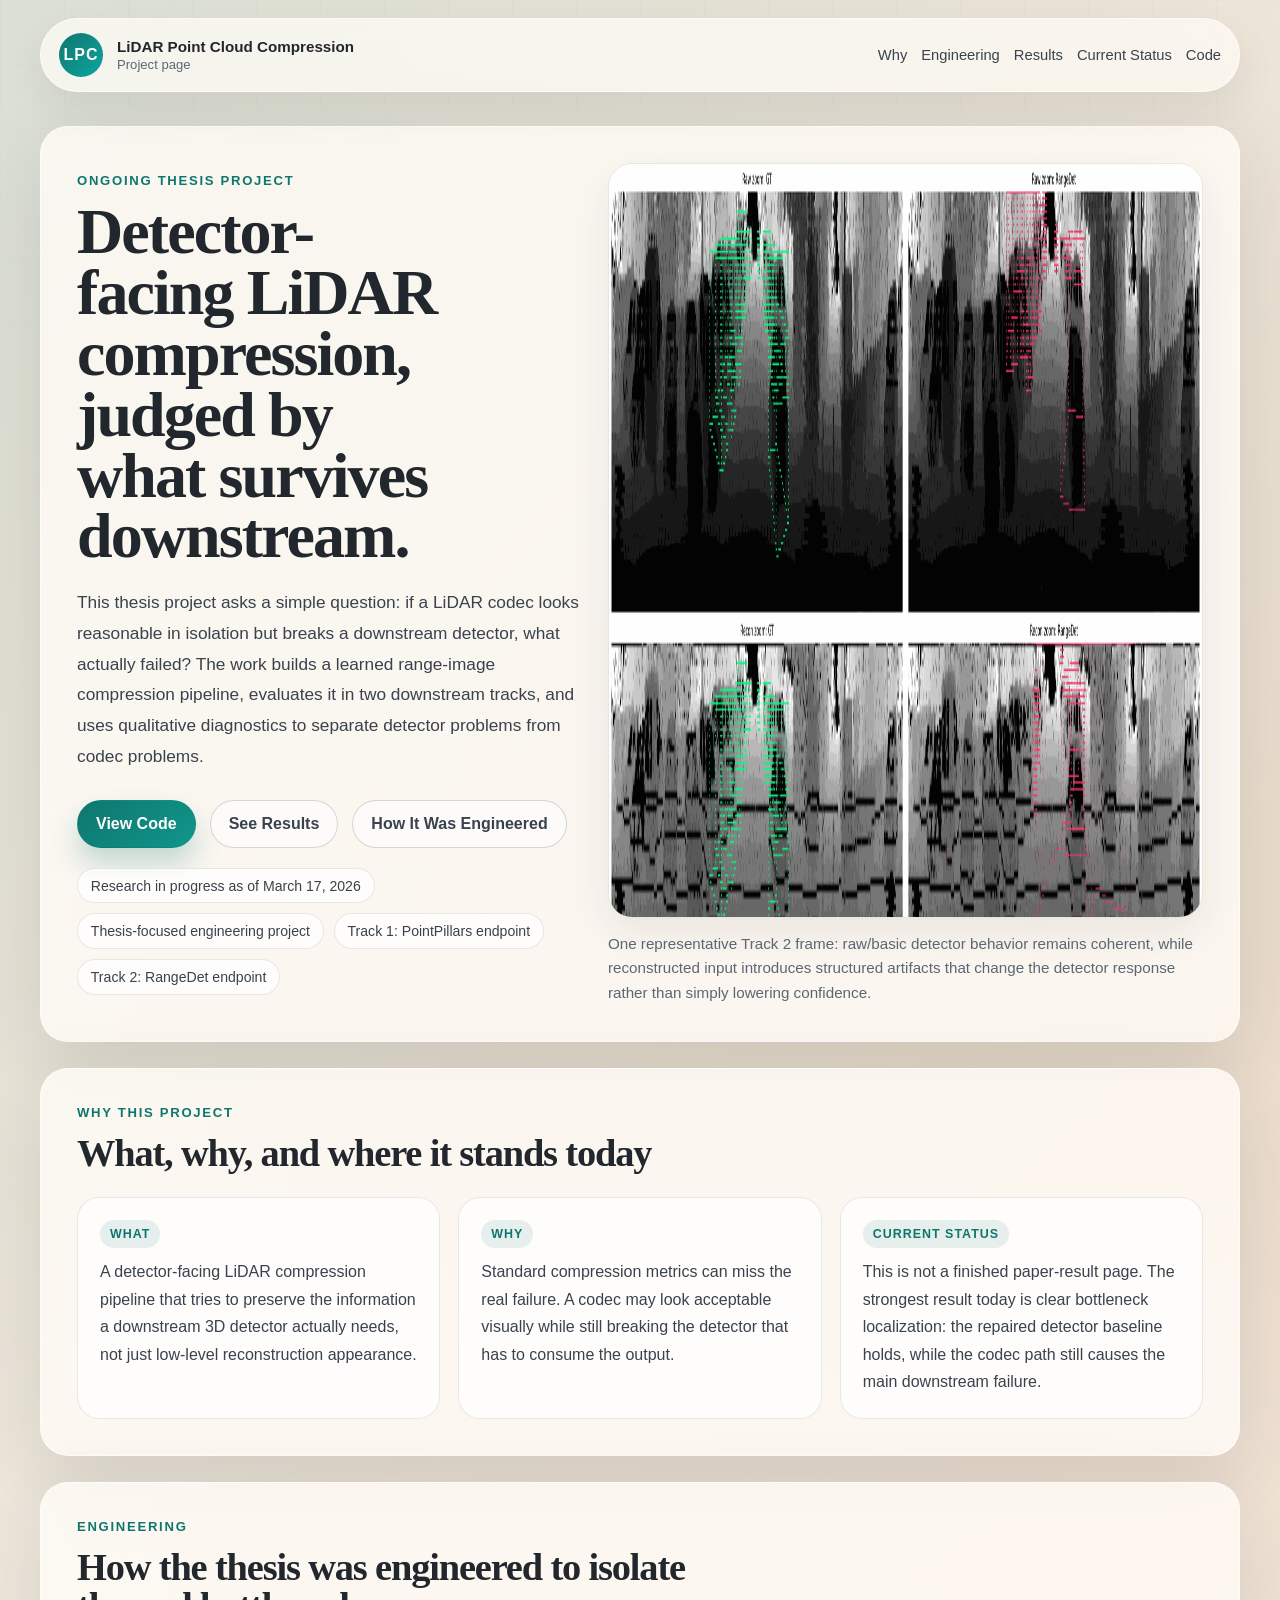
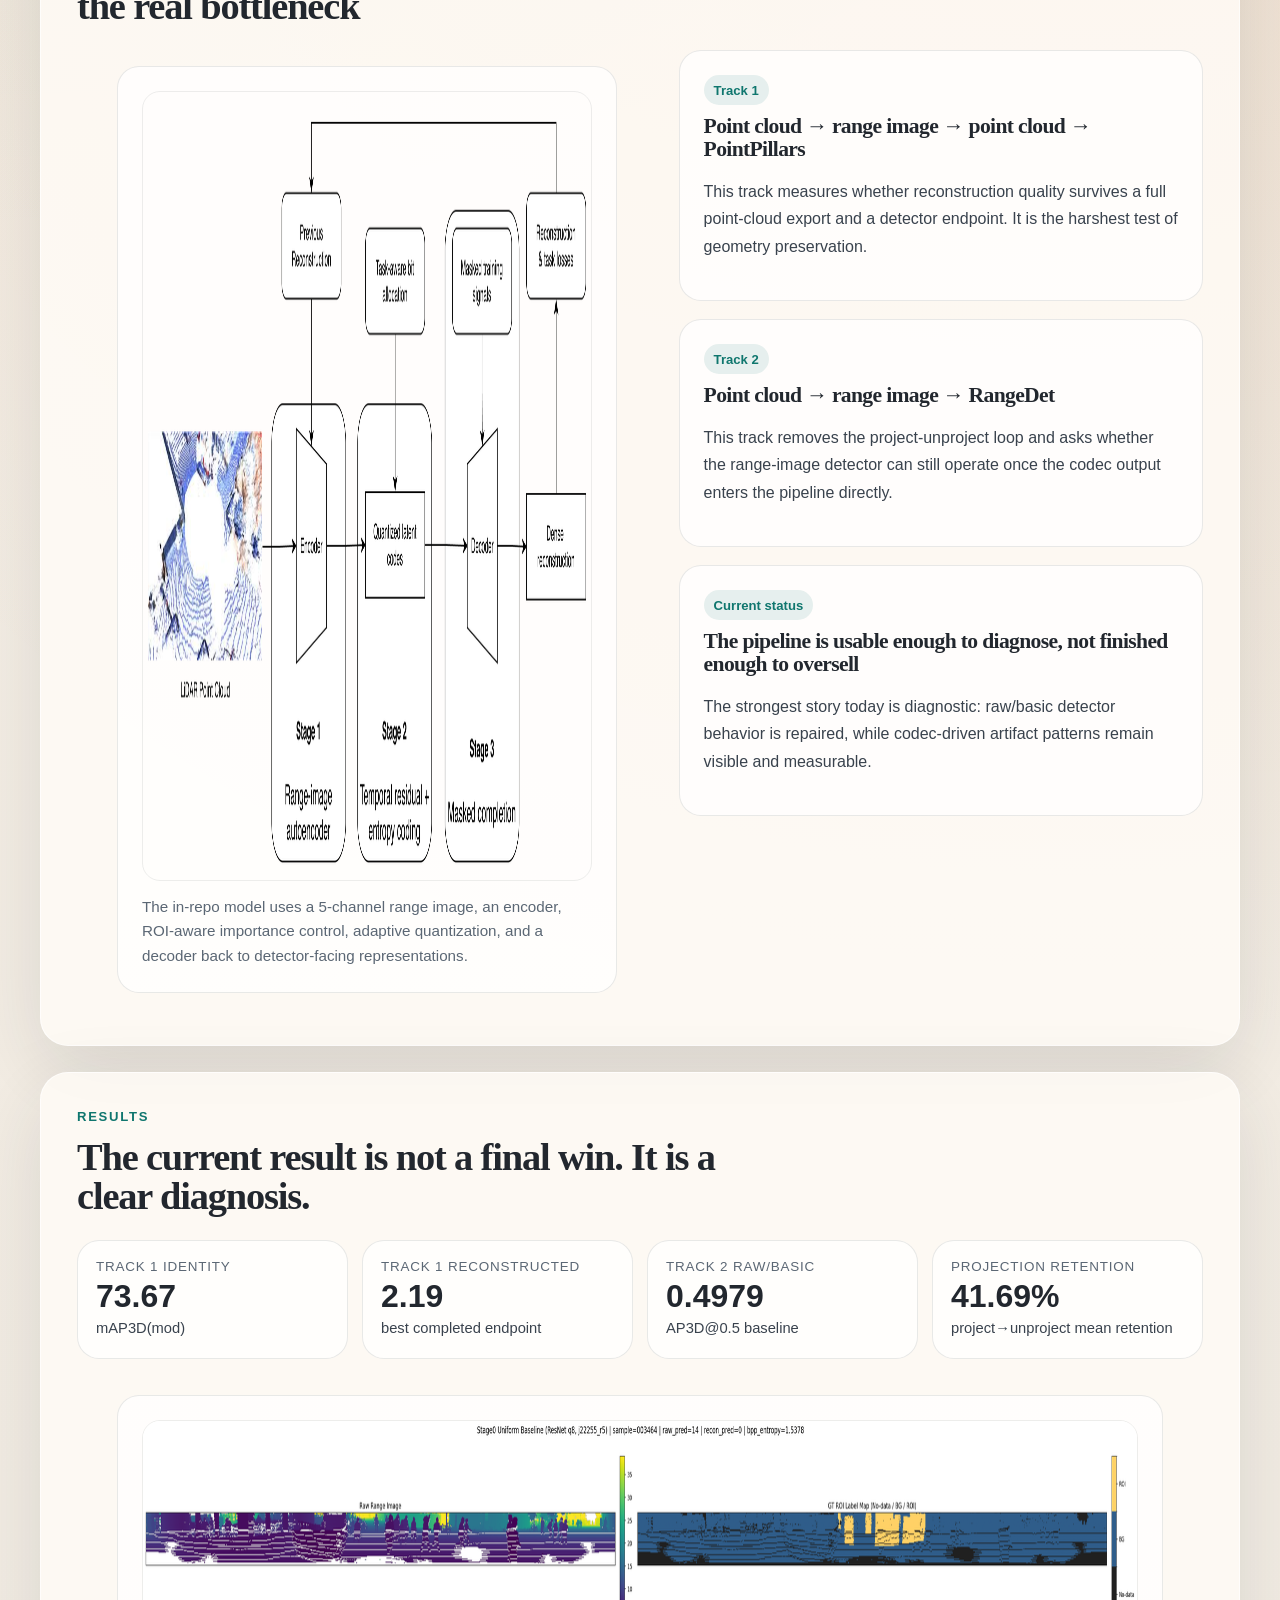
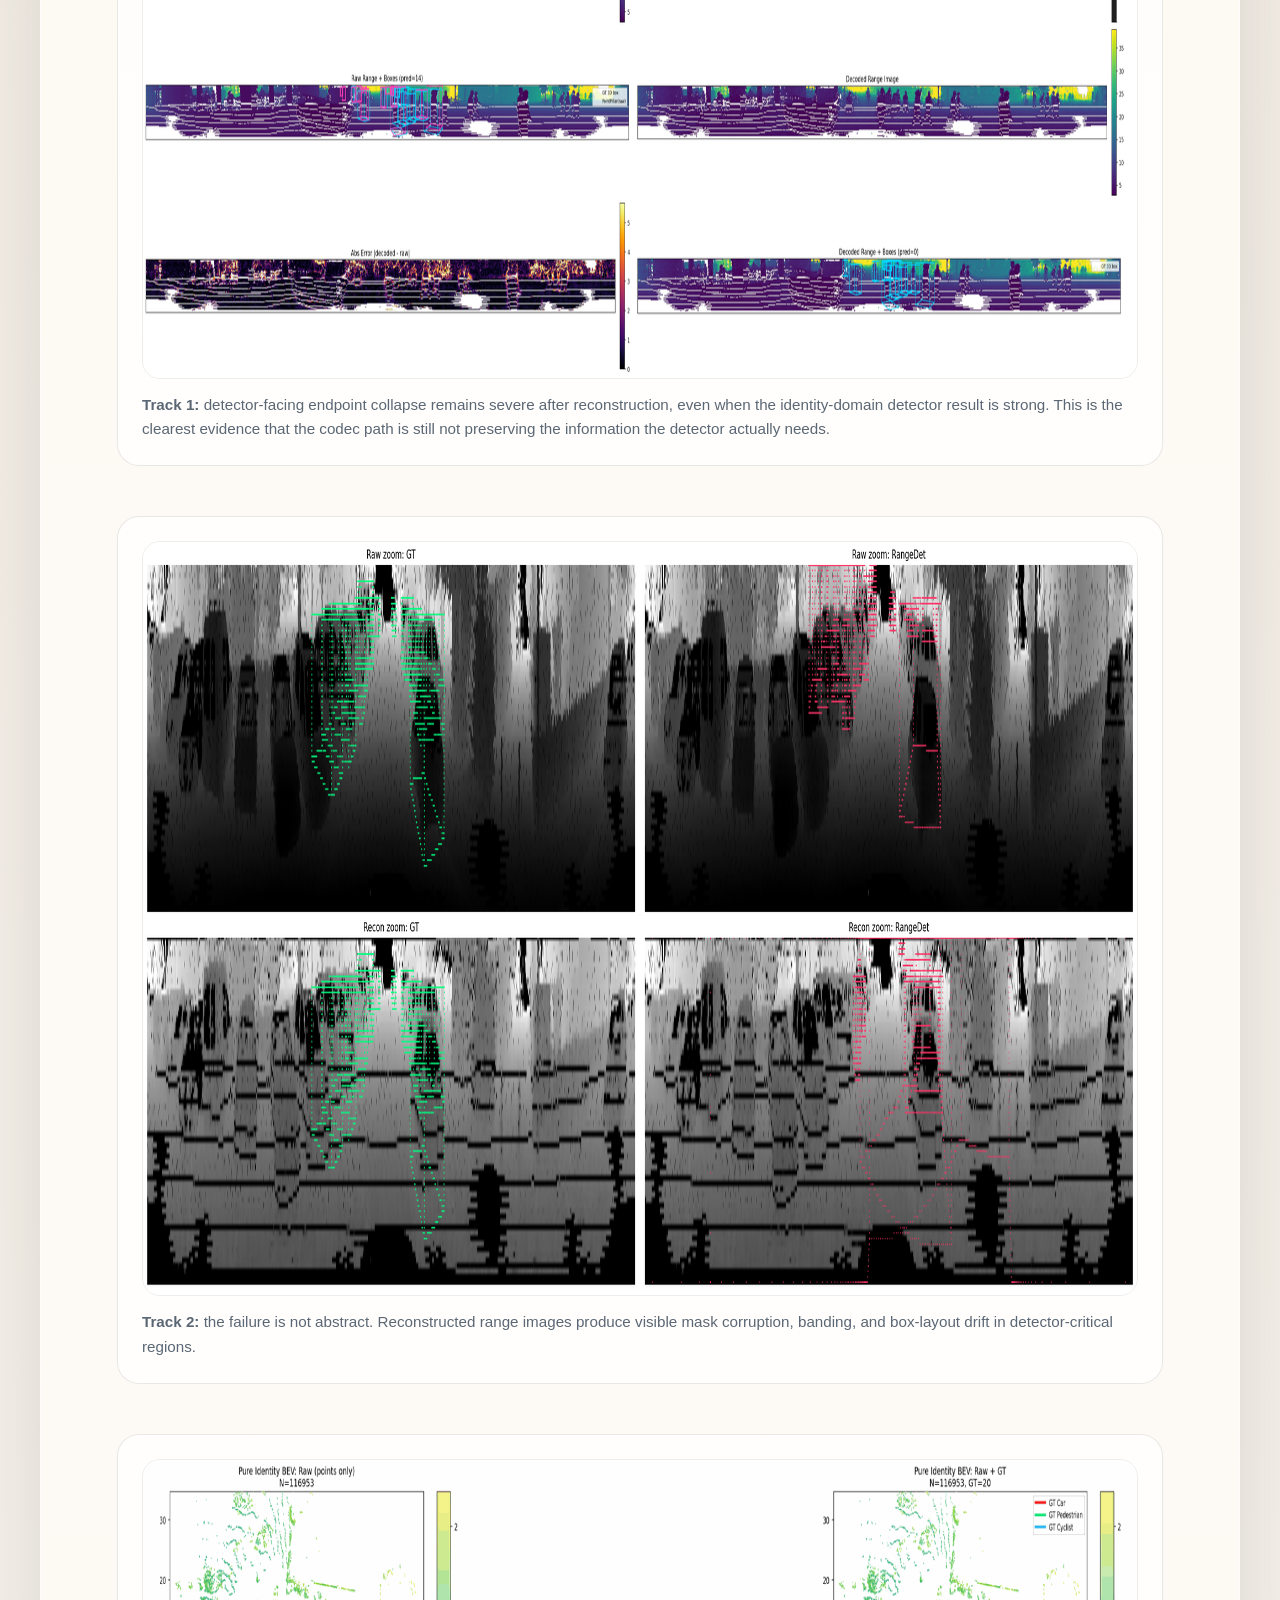
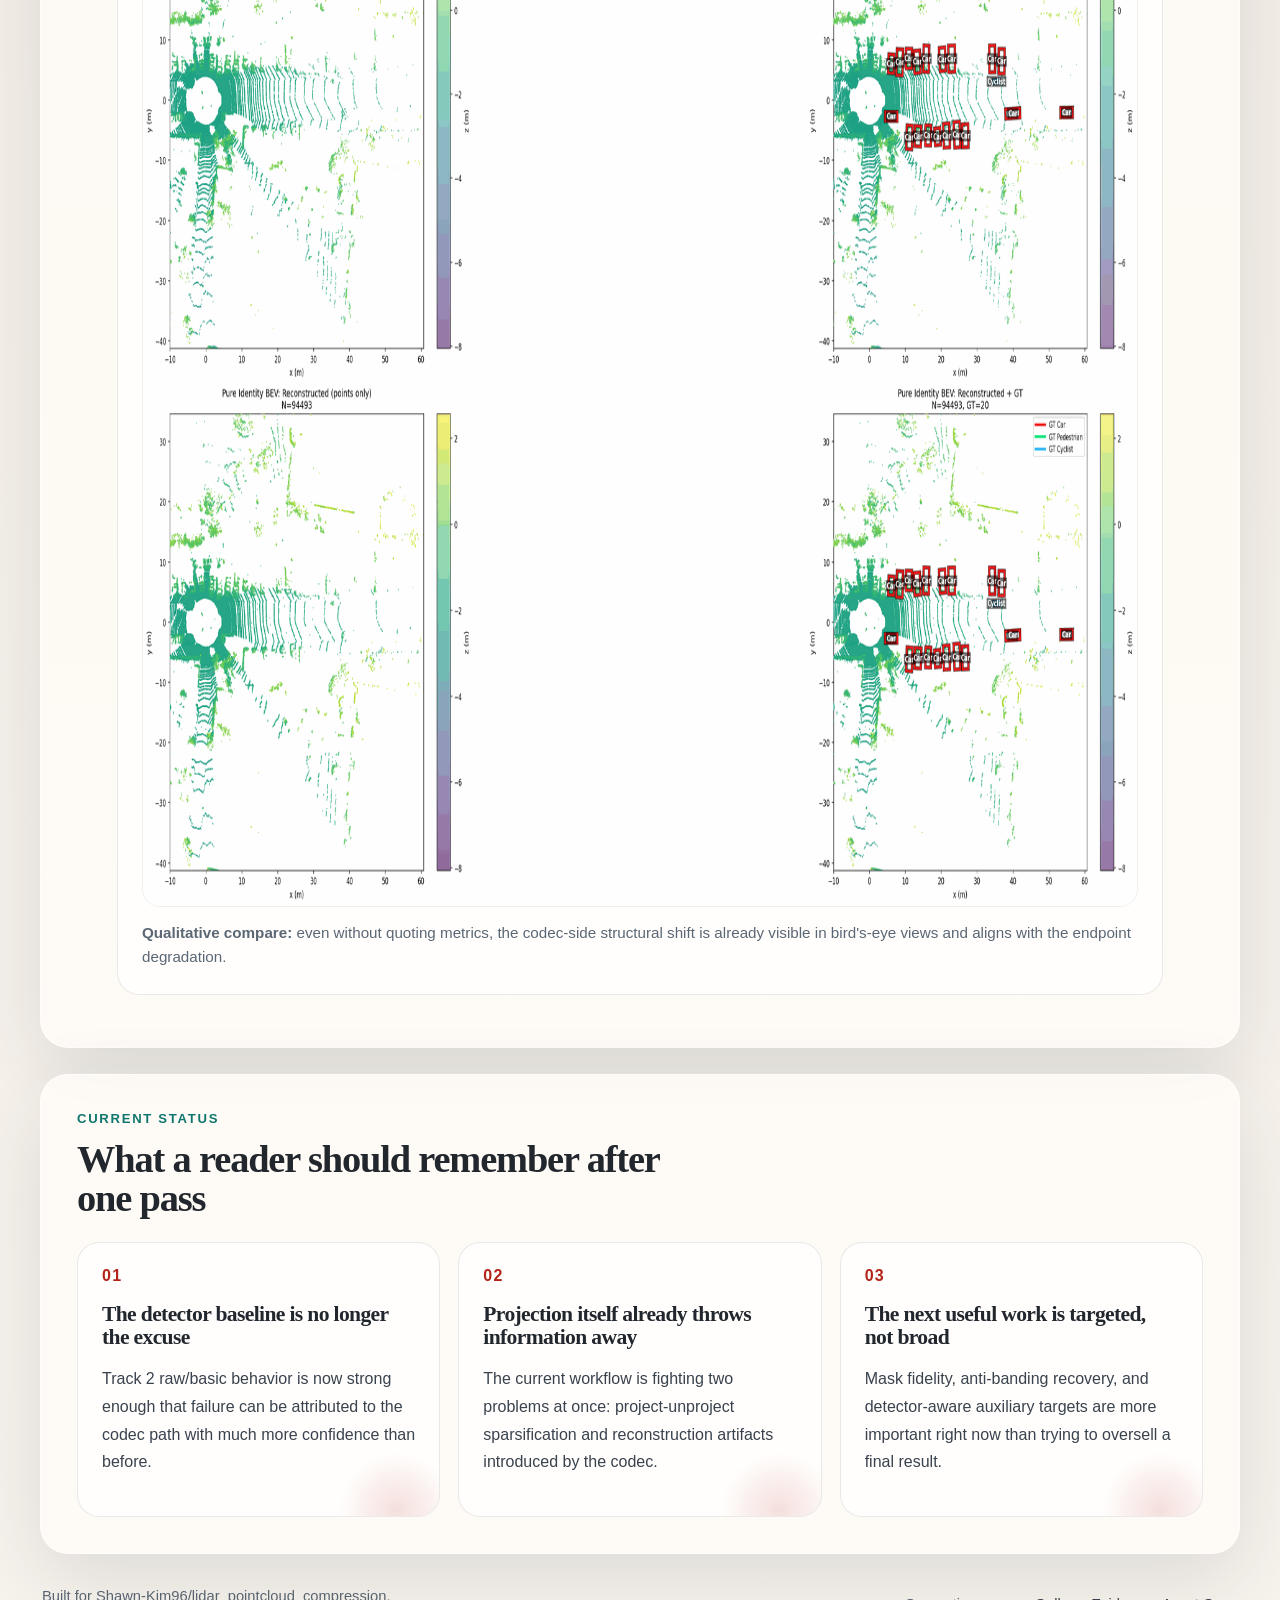
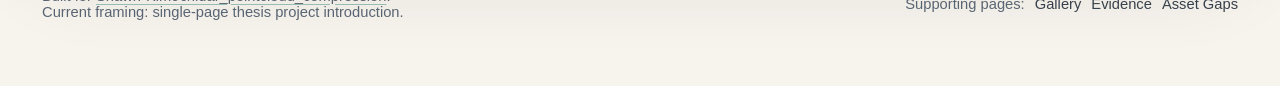
==== commit d57b4841: "docs: streamline public landing page" ====
--- a/docs/index.html
+++ b/docs/index.html
@@ -6,13 +6,13 @@
     <title>LiDAR Point Cloud Compression</title>
     <meta
       name="description"
-      content="Research project page for detector-facing LiDAR compression, focused on what currently works, what fails, and why."
+      content="Ongoing thesis project page for detector-facing LiDAR compression, focused on why it matters, how it was engineered, and what the current results show."
     />
     <meta name="theme-color" content="#0f766e" />
     <meta property="og:title" content="LiDAR Point Cloud Compression" />
     <meta
       property="og:description"
-      content="Detector-facing LiDAR compression with dual downstream evaluation and explicit failure analysis."
+      content="Ongoing thesis project on detector-facing LiDAR compression with dual downstream evaluation."
     />
     <meta property="og:type" content="website" />
     <meta property="og:image" content="assets/track2-rangedet-zoom-panel-web.png" />
@@ -30,10 +30,10 @@
           </span>
         </a>
         <nav class="site-nav" aria-label="Primary">
-          <a href="#method">Method</a>
+          <a href="#why">Why</a>
+          <a href="#method">Engineering</a>
           <a href="#results">Results</a>
-          <a href="#takeaways">Takeaways</a>
-          <a href="gallery.html">Gallery</a>
+          <a href="#status">Current Status</a>
           <a href="https://github.com/Shawn-Kim96/lidar_pointcloud_compression">Code</a>
         </nav>
       </header>
@@ -41,20 +41,22 @@
       <main>
         <section class="section landing-hero" id="top">
           <div class="landing-copy">
-            <p class="eyebrow">Research In Progress</p>
+            <p class="eyebrow">Ongoing Thesis Project</p>
             <h1>Detector-facing LiDAR compression, judged by what survives downstream.</h1>
             <p class="landing-lede">
-              This project asks a simple question: if a LiDAR codec preserves pixel-level appearance but breaks the
-              detector, what exactly failed? The repository builds a learned range-image compression pipeline, evaluates
-              it in two downstream tracks, and uses qualitative diagnostics to localize the real bottlenecks.
+              This thesis project asks a simple question: if a LiDAR codec looks reasonable in isolation but breaks a
+              downstream detector, what actually failed? The work builds a learned range-image compression pipeline,
+              evaluates it in two downstream tracks, and uses qualitative diagnostics to separate detector problems from
+              codec problems.
             </p>
             <div class="hero-actions">
               <a class="button button-primary" href="https://github.com/Shawn-Kim96/lidar_pointcloud_compression">View Code</a>
-              <a class="button button-secondary" href="gallery.html">View Figures</a>
-              <a class="button button-secondary" href="asset-gaps.html">What Is Still Missing</a>
+              <a class="button button-secondary" href="#results">See Results</a>
+              <a class="button button-secondary" href="#method">How It Was Engineered</a>
             </div>
             <ul class="landing-badges">
-              <li>Latest public framing: March 17, 2026</li>
+              <li>Research in progress as of March 17, 2026</li>
+              <li>Thesis-focused engineering project</li>
               <li>Track 1: PointPillars endpoint</li>
               <li>Track 2: RangeDet endpoint</li>
             </ul>
@@ -76,31 +78,31 @@
           </figure>
         </section>
 
-        <section class="section quick-summary">
+        <section class="section quick-summary" id="why">
           <div class="section-heading">
-            <p class="eyebrow">Abstract</p>
-            <h2>What the project is really about</h2>
+            <p class="eyebrow">Why This Project</p>
+            <h2>What, why, and where it stands today</h2>
           </div>
           <div class="summary-grid">
             <article class="summary-card">
-              <span class="summary-label">Question</span>
-              <p>
-                Can a LiDAR codec allocate rate by downstream detection relevance instead of treating every region of
-                the range image equally?
+              <span class="summary-label">What</span>
+              <p>
+                A detector-facing LiDAR compression pipeline that tries to preserve the information a downstream 3D
+                detector actually needs, not just low-level reconstruction appearance.
               </p>
             </article>
             <article class="summary-card">
-              <span class="summary-label">Current answer</span>
-              <p>
-                The detector baseline is no longer the main blocker. The dominant failure is now in the compression and
-                reconstruction path.
+              <span class="summary-label">Why</span>
+              <p>
+                Standard compression metrics can miss the real failure. A codec may look acceptable visually while
+                still breaking the detector that has to consume the output.
               </p>
             </article>
             <article class="summary-card">
-              <span class="summary-label">Why this page exists</span>
-              <p>
-                The work is not paper-finished yet, but the pipeline, failure modes, and strongest intermediate
-                findings are already worth showing clearly.
+              <span class="summary-label">Current status</span>
+              <p>
+                This is not a finished paper-result page. The strongest result today is clear bottleneck localization:
+                the repaired detector baseline holds, while the codec path still causes the main downstream failure.
               </p>
             </article>
           </div>
@@ -108,8 +110,8 @@
 
         <section class="section method-stage" id="method">
           <div class="section-heading">
-            <p class="eyebrow">Method</p>
-            <h2>Two downstream tracks are used to separate detector issues from codec issues</h2>
+            <p class="eyebrow">Engineering</p>
+            <h2>How the thesis was engineered to isolate the real bottleneck</h2>
           </div>
 
           <div class="method-layout">
@@ -154,7 +156,7 @@
               <article class="track-card">
                 <div class="track-header">
                   <span class="track-tag">Current status</span>
-                  <h3>The page emphasizes bottlenecks, not overclaimed wins</h3>
+                  <h3>The pipeline is usable enough to diagnose, not finished enough to oversell</h3>
                 </div>
                 <p>
                   The strongest story today is diagnostic: raw/basic detector behavior is repaired, while codec-driven
@@ -168,7 +170,7 @@
         <section class="section result-stage" id="results">
           <div class="section-heading">
             <p class="eyebrow">Results</p>
-            <h2>The main message should be visible before anyone reads a paragraph</h2>
+            <h2>The current result is not a final win. It is a clear diagnosis.</h2>
           </div>
 
           <div class="metric-strip">
@@ -243,10 +245,10 @@
           </div>
         </section>
 
-        <section class="section takeaway-stage" id="takeaways">
+        <section class="section takeaway-stage" id="status">
           <div class="section-heading">
-            <p class="eyebrow">Takeaways</p>
-            <h2>Three points worth remembering after one pass</h2>
+            <p class="eyebrow">Current Status</p>
+            <h2>What a reader should remember after one pass</h2>
           </div>
 
           <div class="takeaway-grid">
@@ -277,30 +279,22 @@
           </div>
         </section>
 
-        <section class="section appendix-stage">
-          <div class="callout-card">
-            <div>
-              <p class="eyebrow">Appendix</p>
-              <h2>Supporting figures and audit-style notes still exist, but they are not the main story.</h2>
-              <p>
-                The gallery is where notebook-like diagnostics belong. The claims page is a conservative evidence map,
-                useful for thesis or committee review, not for first-glance project presentation.
-              </p>
-            </div>
-            <div class="callout-actions">
-              <a class="button button-primary" href="gallery.html">Open Gallery</a>
-              <a class="button button-secondary" href="evidence.html">Open Evidence Notes</a>
-            </div>
-          </div>
-        </section>
       </main>
 
       <footer class="site-footer">
-        <p>
-          Built for
-          <a href="https://github.com/Shawn-Kim96/lidar_pointcloud_compression">Shawn-Kim96/lidar_pointcloud_compression</a>.
+        <div>
+          <p>
+            Built for
+            <a href="https://github.com/Shawn-Kim96/lidar_pointcloud_compression">Shawn-Kim96/lidar_pointcloud_compression</a>.
+          </p>
+          <p>Current framing: single-page thesis project introduction.</p>
+        </div>
+        <p class="footer-links">
+          Supporting pages:
+          <a href="gallery.html">Gallery</a>
+          <a href="evidence.html">Evidence</a>
+          <a href="asset-gaps.html">Asset Gaps</a>
         </p>
-        <p>Current framing: project page first, appendix second.</p>
       </footer>
     </div>
   </body>
--- a/docs/styles.css
+++ b/docs/styles.css
@@ -803,6 +803,22 @@
   font-size: 0.92rem;
 }
 
+.site-footer p {
+  margin: 0;
+}
+
+.footer-links {
+  display: flex;
+  flex-wrap: wrap;
+  align-items: center;
+  gap: 10px;
+}
+
+.footer-links a {
+  text-decoration: none;
+  color: var(--muted-strong);
+}
+
 .prose-surface {
   margin-top: 18px;
 }
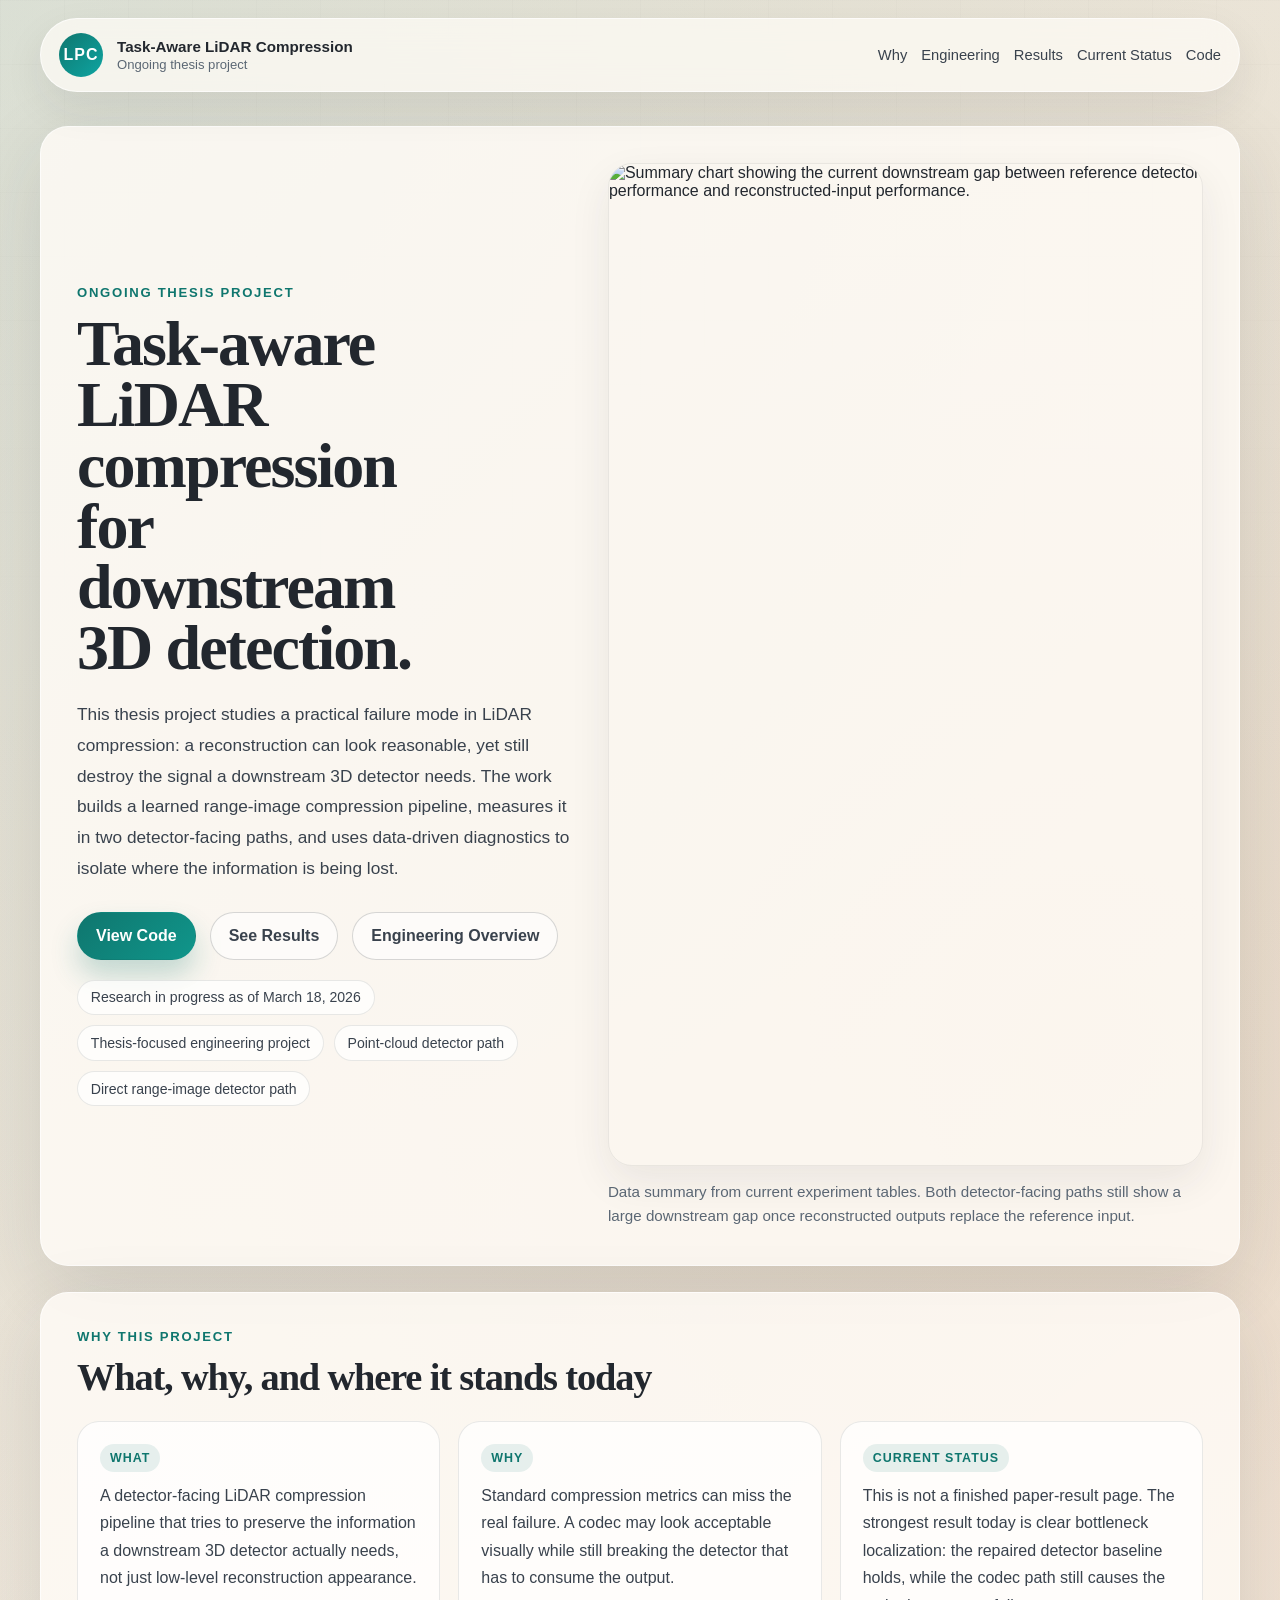
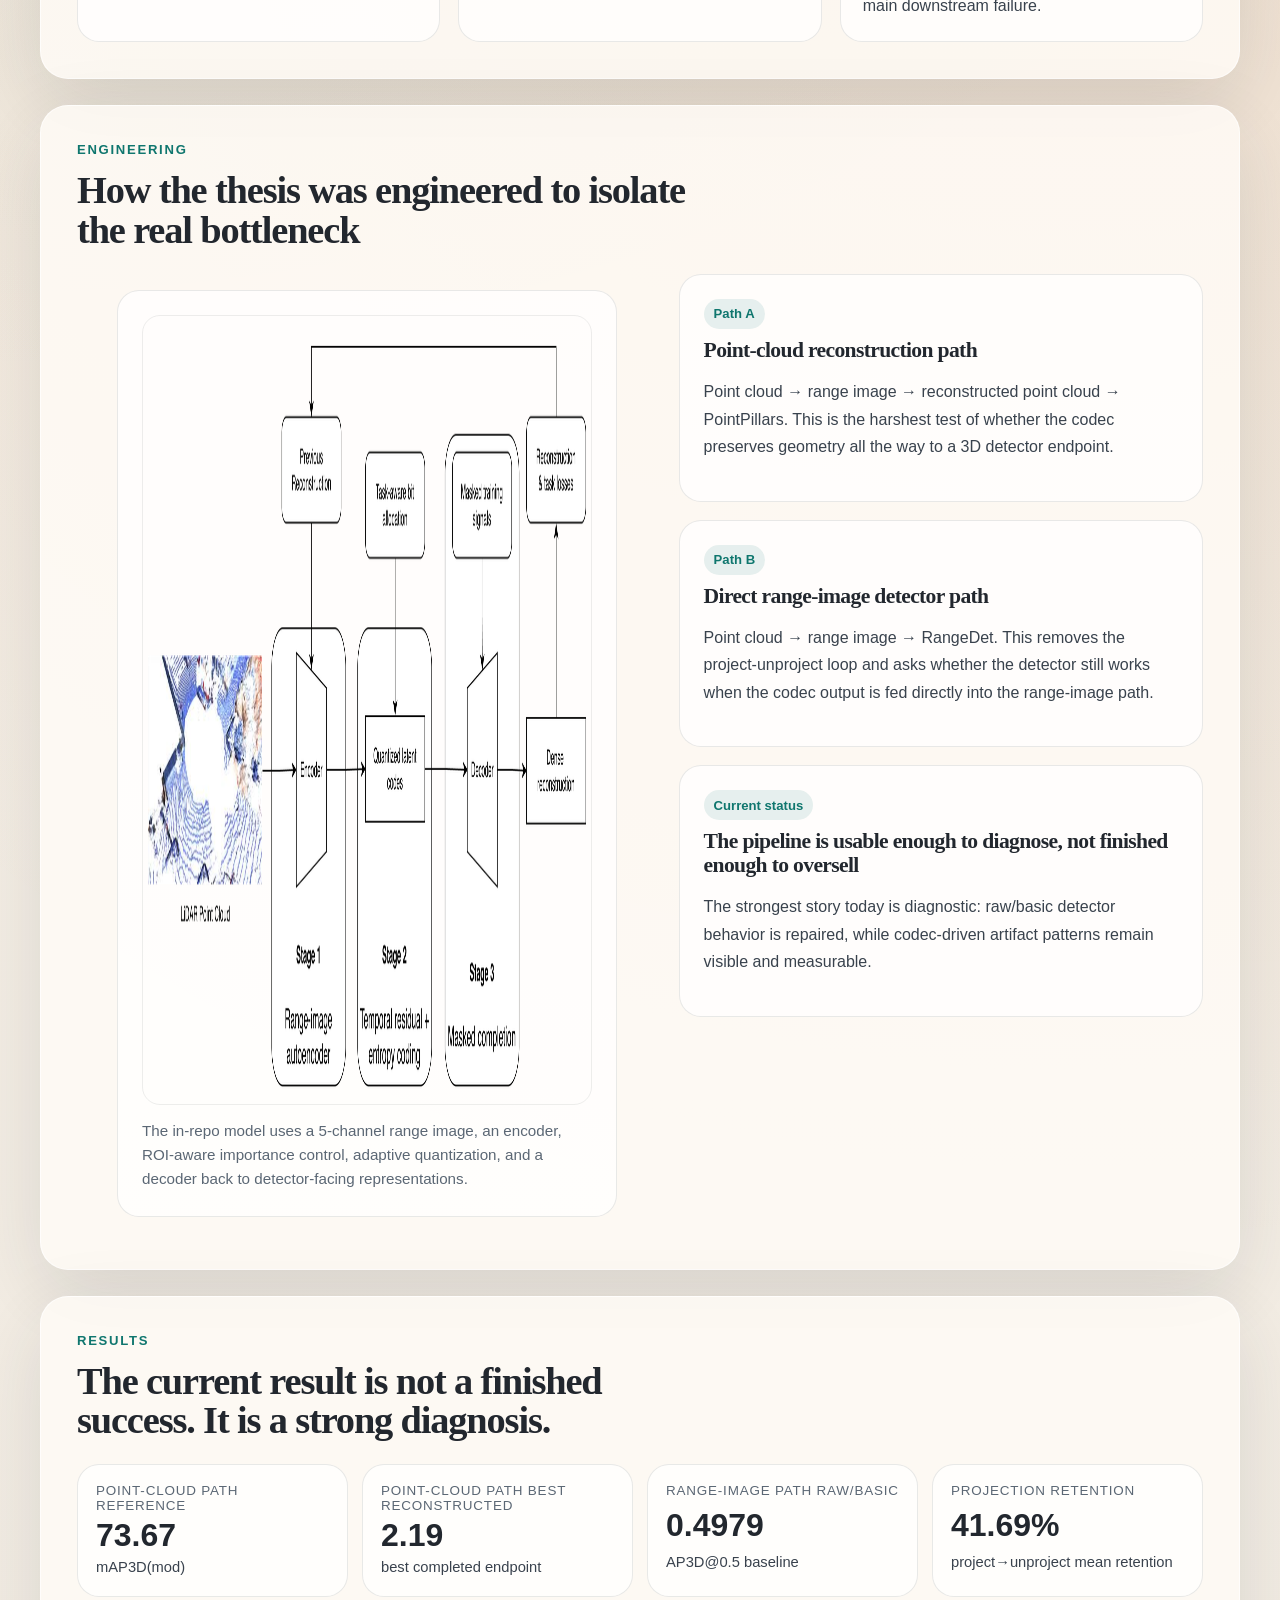
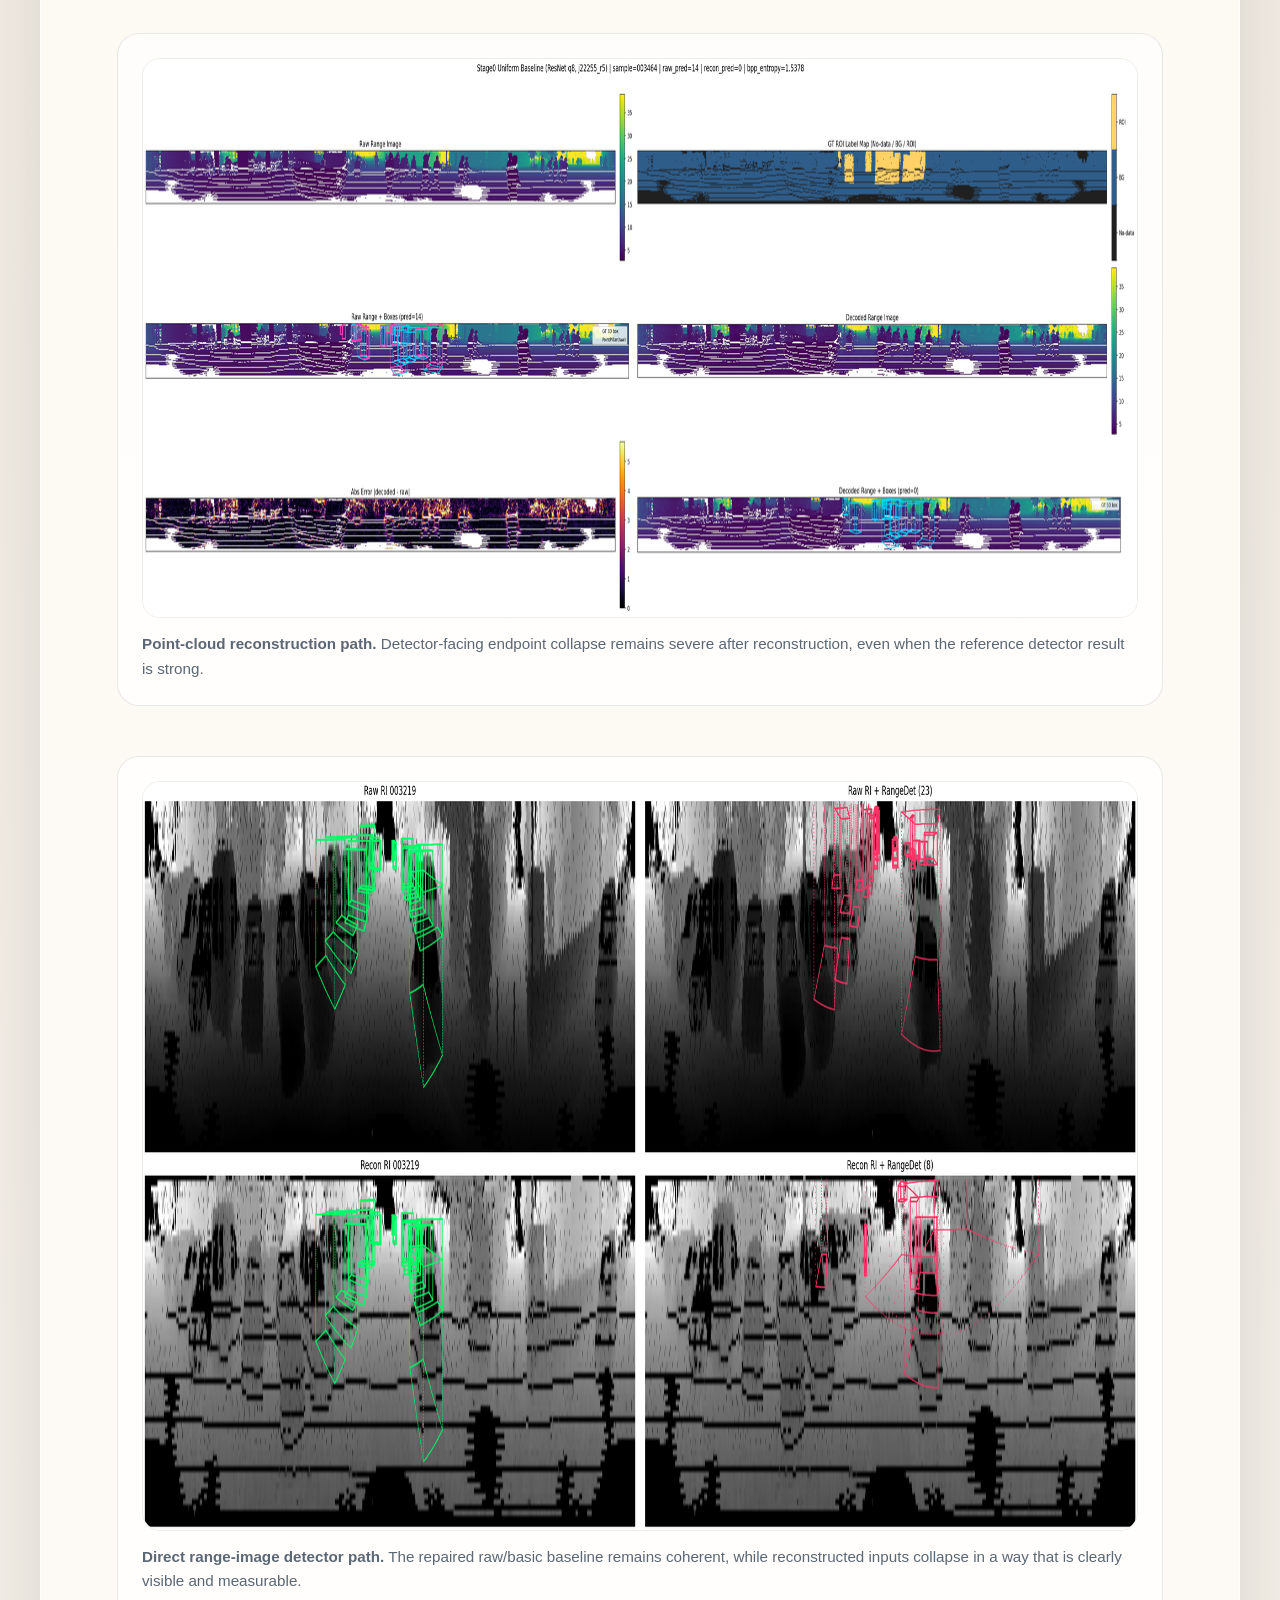
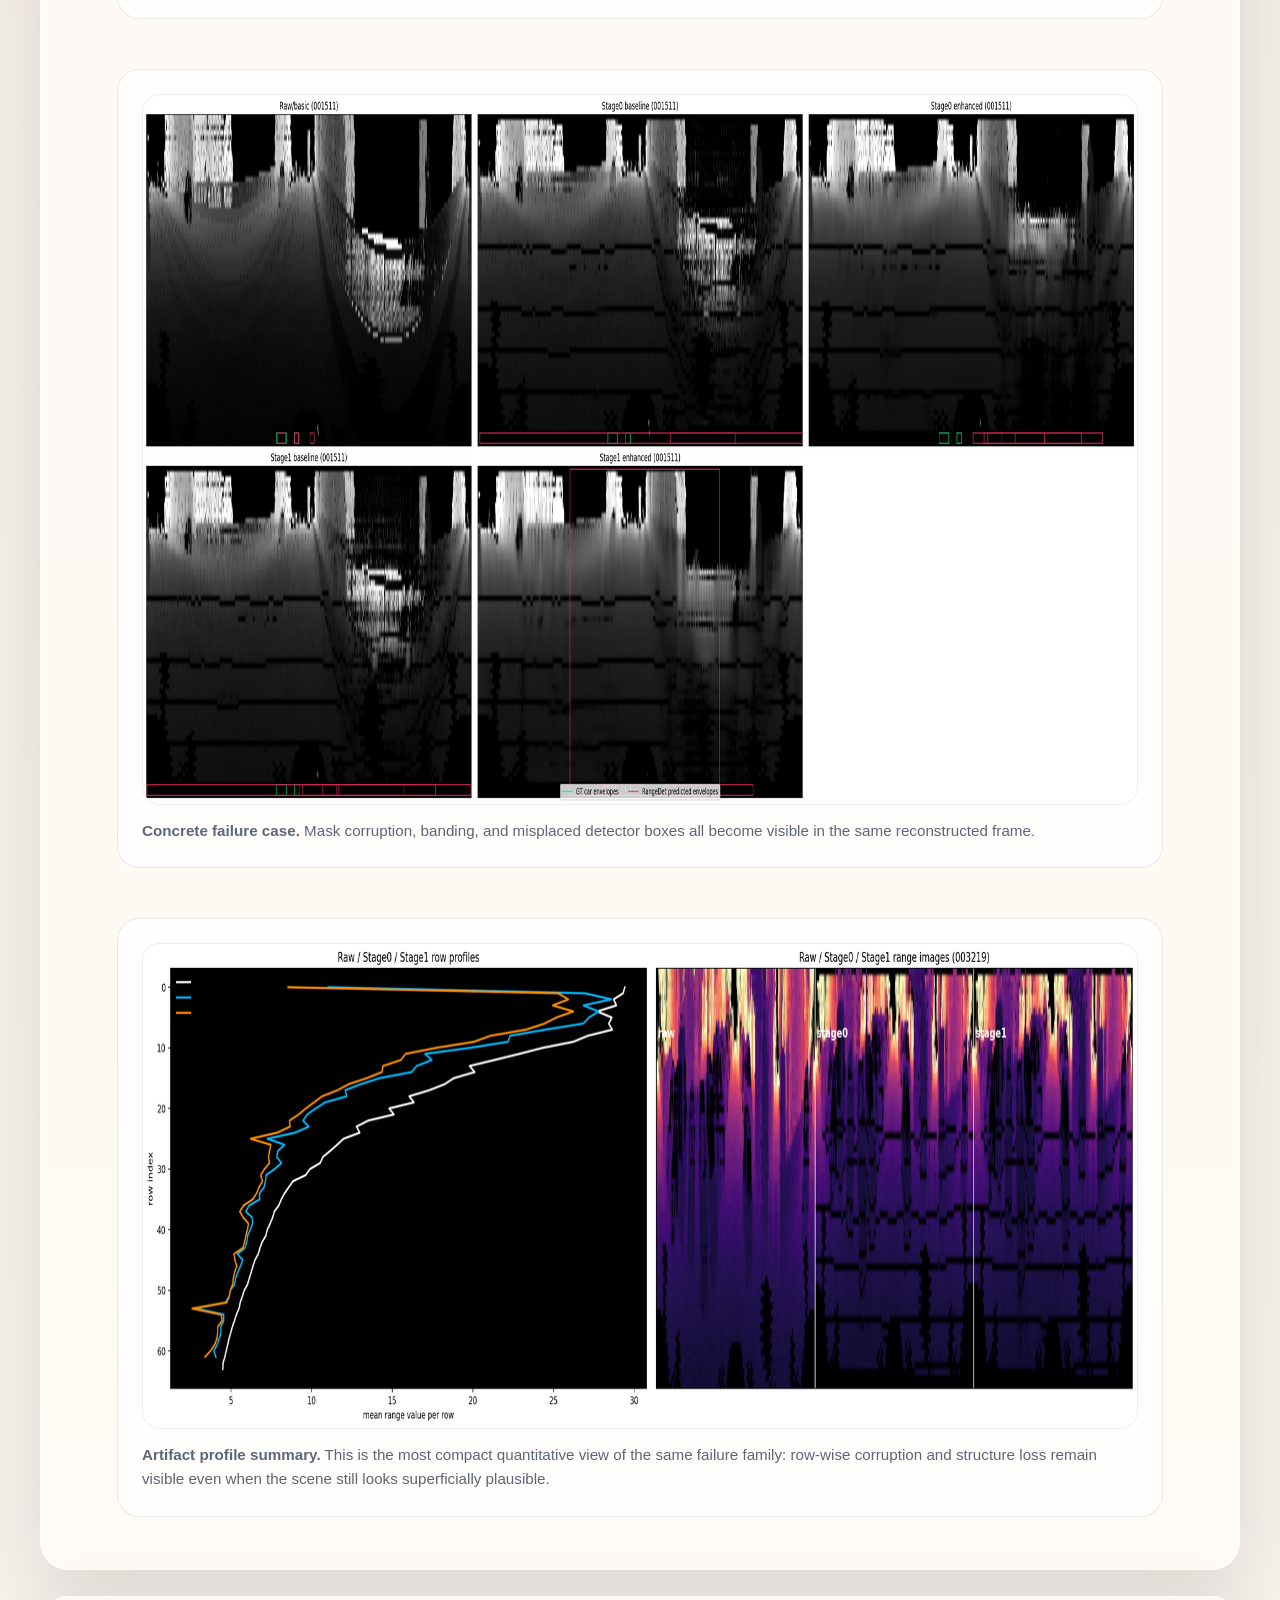
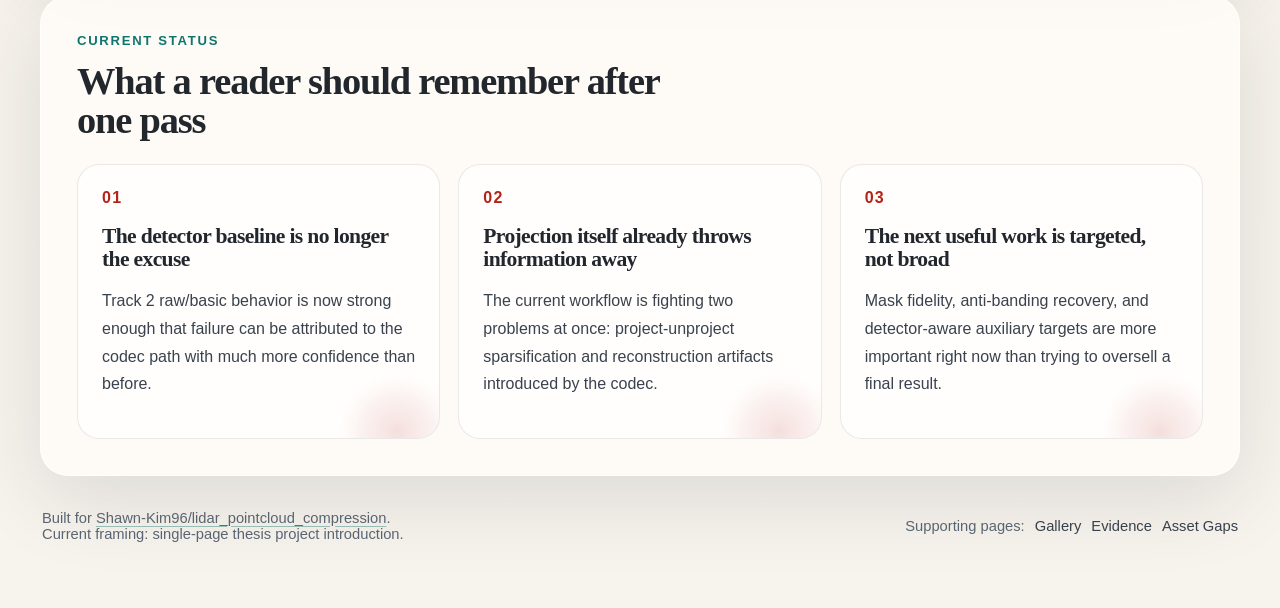
==== commit 1ff04448: "docs: improve data-driven project visuals" ====
--- a/docs/index.html
+++ b/docs/index.html
@@ -3,19 +3,19 @@
   <head>
     <meta charset="UTF-8" />
     <meta name="viewport" content="width=device-width, initial-scale=1.0" />
-    <title>LiDAR Point Cloud Compression</title>
+    <title>Task-Aware LiDAR Compression for 3D Detection</title>
     <meta
       name="description"
-      content="Ongoing thesis project page for detector-facing LiDAR compression, focused on why it matters, how it was engineered, and what the current results show."
+      content="Ongoing thesis project on task-aware LiDAR compression for 3D detection, focused on the downstream gap between visually plausible reconstruction and actual detector behavior."
     />
     <meta name="theme-color" content="#0f766e" />
-    <meta property="og:title" content="LiDAR Point Cloud Compression" />
+    <meta property="og:title" content="Task-Aware LiDAR Compression for 3D Detection" />
     <meta
       property="og:description"
-      content="Ongoing thesis project on detector-facing LiDAR compression with dual downstream evaluation."
+      content="Ongoing thesis project on task-aware LiDAR compression for 3D detection, with data-driven downstream evaluation."
     />
     <meta property="og:type" content="website" />
-    <meta property="og:image" content="assets/track2-rangedet-zoom-panel-web.png" />
+    <meta property="og:image" content="assets/downstream-gap-summary.png" />
     <link rel="icon" href="assets/favicon.svg" type="image/svg+xml" />
     <link rel="stylesheet" href="styles.css" />
   </head>
@@ -25,8 +25,8 @@
         <a class="brand" href="index.html">
           <span class="brand-mark">LPC</span>
           <span class="brand-copy">
-            <strong>LiDAR Point Cloud Compression</strong>
-            <span>Project page</span>
+            <strong>Task-Aware LiDAR Compression</strong>
+            <span>Ongoing thesis project</span>
           </span>
         </a>
         <nav class="site-nav" aria-label="Primary">
@@ -42,38 +42,38 @@
         <section class="section landing-hero" id="top">
           <div class="landing-copy">
             <p class="eyebrow">Ongoing Thesis Project</p>
-            <h1>Detector-facing LiDAR compression, judged by what survives downstream.</h1>
+            <h1>Task-aware LiDAR compression for downstream 3D detection.</h1>
             <p class="landing-lede">
-              This thesis project asks a simple question: if a LiDAR codec looks reasonable in isolation but breaks a
-              downstream detector, what actually failed? The work builds a learned range-image compression pipeline,
-              evaluates it in two downstream tracks, and uses qualitative diagnostics to separate detector problems from
-              codec problems.
+              This thesis project studies a practical failure mode in LiDAR compression: a reconstruction can look
+              reasonable, yet still destroy the signal a downstream 3D detector needs. The work builds a learned
+              range-image compression pipeline, measures it in two detector-facing paths, and uses data-driven
+              diagnostics to isolate where the information is being lost.
             </p>
             <div class="hero-actions">
               <a class="button button-primary" href="https://github.com/Shawn-Kim96/lidar_pointcloud_compression">View Code</a>
               <a class="button button-secondary" href="#results">See Results</a>
-              <a class="button button-secondary" href="#method">How It Was Engineered</a>
+              <a class="button button-secondary" href="#method">Engineering Overview</a>
             </div>
             <ul class="landing-badges">
-              <li>Research in progress as of March 17, 2026</li>
+              <li>Research in progress as of March 18, 2026</li>
               <li>Thesis-focused engineering project</li>
-              <li>Track 1: PointPillars endpoint</li>
-              <li>Track 2: RangeDet endpoint</li>
+              <li>Point-cloud detector path</li>
+              <li>Direct range-image detector path</li>
             </ul>
           </div>
 
           <figure class="hero-visual">
             <img
-              src="assets/track2-rangedet-overview-zoom.gif"
-              alt="Animated comparison between overview and zoomed RangeDet diagnostic panels."
-              width="1800"
-              height="755"
+              src="assets/downstream-gap-summary.png"
+              alt="Summary chart showing the current downstream gap between reference detector performance and reconstructed-input performance."
+              width="2176"
+              height="1003"
               loading="eager"
               decoding="async"
             />
             <figcaption>
-              One representative Track 2 frame: raw/basic detector behavior remains coherent, while reconstructed input
-              introduces structured artifacts that change the detector response rather than simply lowering confidence.
+              Data summary from current experiment tables. Both detector-facing paths still show a large downstream
+              gap once reconstructed outputs replace the reference input.
             </figcaption>
           </figure>
         </section>
@@ -133,23 +133,23 @@
             <div class="method-copy">
               <article class="track-card">
                 <div class="track-header">
-                  <span class="track-tag">Track 1</span>
-                  <h3>Point cloud → range image → point cloud → PointPillars</h3>
+                  <span class="track-tag">Path A</span>
+                  <h3>Point-cloud reconstruction path</h3>
                 </div>
                 <p>
-                  This track measures whether reconstruction quality survives a full point-cloud export and a detector
-                  endpoint. It is the harshest test of geometry preservation.
+                  Point cloud → range image → reconstructed point cloud → PointPillars. This is the harshest test of
+                  whether the codec preserves geometry all the way to a 3D detector endpoint.
                 </p>
               </article>
 
               <article class="track-card">
                 <div class="track-header">
-                  <span class="track-tag">Track 2</span>
-                  <h3>Point cloud → range image → RangeDet</h3>
+                  <span class="track-tag">Path B</span>
+                  <h3>Direct range-image detector path</h3>
                 </div>
                 <p>
-                  This track removes the project-unproject loop and asks whether the range-image detector can still
-                  operate once the codec output enters the pipeline directly.
+                  Point cloud → range image → RangeDet. This removes the project-unproject loop and asks whether the
+                  detector still works when the codec output is fed directly into the range-image path.
                 </p>
               </article>
 
@@ -170,22 +170,22 @@
         <section class="section result-stage" id="results">
           <div class="section-heading">
             <p class="eyebrow">Results</p>
-            <h2>The current result is not a final win. It is a clear diagnosis.</h2>
+            <h2>The current result is not a finished success. It is a strong diagnosis.</h2>
           </div>
 
           <div class="metric-strip">
             <article class="metric-pill">
-              <span class="metric-pill-label">Track 1 identity</span>
+              <span class="metric-pill-label">Point-cloud path reference</span>
               <strong>73.67</strong>
               <span>mAP3D(mod)</span>
             </article>
             <article class="metric-pill">
-              <span class="metric-pill-label">Track 1 reconstructed</span>
+              <span class="metric-pill-label">Point-cloud path best reconstructed</span>
               <strong>2.19</strong>
               <span>best completed endpoint</span>
             </article>
             <article class="metric-pill">
-              <span class="metric-pill-label">Track 2 raw/basic</span>
+              <span class="metric-pill-label">Range-image path raw/basic</span>
               <strong>0.4979</strong>
               <span>AP3D@0.5 baseline</span>
             </article>
@@ -200,46 +200,61 @@
             <figure class="figure-card figure-card-wide">
               <img
                 src="assets/track1-pointpillar-endpoint-panel-web.png"
-                alt="Track 1 PointPillars endpoint visualization."
+                alt="Point-cloud reconstruction path endpoint visualization."
                 width="1800"
-                height="559"
-                loading="lazy"
-                decoding="async"
-              />
-              <figcaption>
-                <strong>Track 1:</strong> detector-facing endpoint collapse remains severe after reconstruction, even
-                when the identity-domain detector result is strong. This is the clearest evidence that the codec path
-                is still not preserving the information the detector actually needs.
+                height="560"
+                loading="lazy"
+                decoding="async"
+              />
+              <figcaption>
+                <strong>Point-cloud reconstruction path.</strong> Detector-facing endpoint collapse remains severe
+                after reconstruction, even when the reference detector result is strong.
               </figcaption>
             </figure>
 
             <figure class="figure-card">
               <img
-                src="assets/track2-rangedet-zoom-panel-web.png"
-                alt="Track 2 zoomed detector comparison between raw and reconstructed range images."
+                src="assets/track2-rangedet-analysis-preview-web.png"
+                alt="Direct range-image detector comparison between raw/basic and reconstructed inputs."
                 width="1800"
-                height="755"
-                loading="lazy"
-                decoding="async"
-              />
-              <figcaption>
-                <strong>Track 2:</strong> the failure is not abstract. Reconstructed range images produce visible mask
-                corruption, banding, and box-layout drift in detector-critical regions.
+                height="750"
+                loading="lazy"
+                decoding="async"
+              />
+              <figcaption>
+                <strong>Direct range-image detector path.</strong> The repaired raw/basic baseline remains coherent,
+                while reconstructed inputs collapse in a way that is clearly visible and measurable.
               </figcaption>
             </figure>
 
             <figure class="figure-card">
               <img
-                src="assets/track1-identity-vs-codec.gif"
-                alt="Animated comparison between identity-domain and codec bird's-eye-view outputs."
+                src="assets/track2-rootcause-worst-web.png"
+                alt="Worst-case root-cause diagnostic panel for the direct range-image detector path."
+                width="1800"
+                height="711"
+                loading="lazy"
+                decoding="async"
+              />
+              <figcaption>
+                <strong>Concrete failure case.</strong> Mask corruption, banding, and misplaced detector boxes all
+                become visible in the same reconstructed frame.
+              </figcaption>
+            </figure>
+
+            <figure class="figure-card">
+              <img
+                src="assets/track2-artifact-profiles-web.png"
+                alt="Artifact profile summary showing row-wise degradation across raw/basic and reconstructed outputs."
                 width="1600"
-                height="1048"
-                loading="lazy"
-                decoding="async"
-              />
-              <figcaption>
-                <strong>Qualitative compare:</strong> even without quoting metrics, the codec-side structural shift is
-                already visible in bird's-eye views and aligns with the endpoint degradation.
+                height="486"
+                loading="lazy"
+                decoding="async"
+              />
+              <figcaption>
+                <strong>Artifact profile summary.</strong> This is the most compact quantitative view of the same
+                failure family: row-wise corruption and structure loss remain visible even when the scene still looks
+                superficially plausible.
               </figcaption>
             </figure>
           </div>
